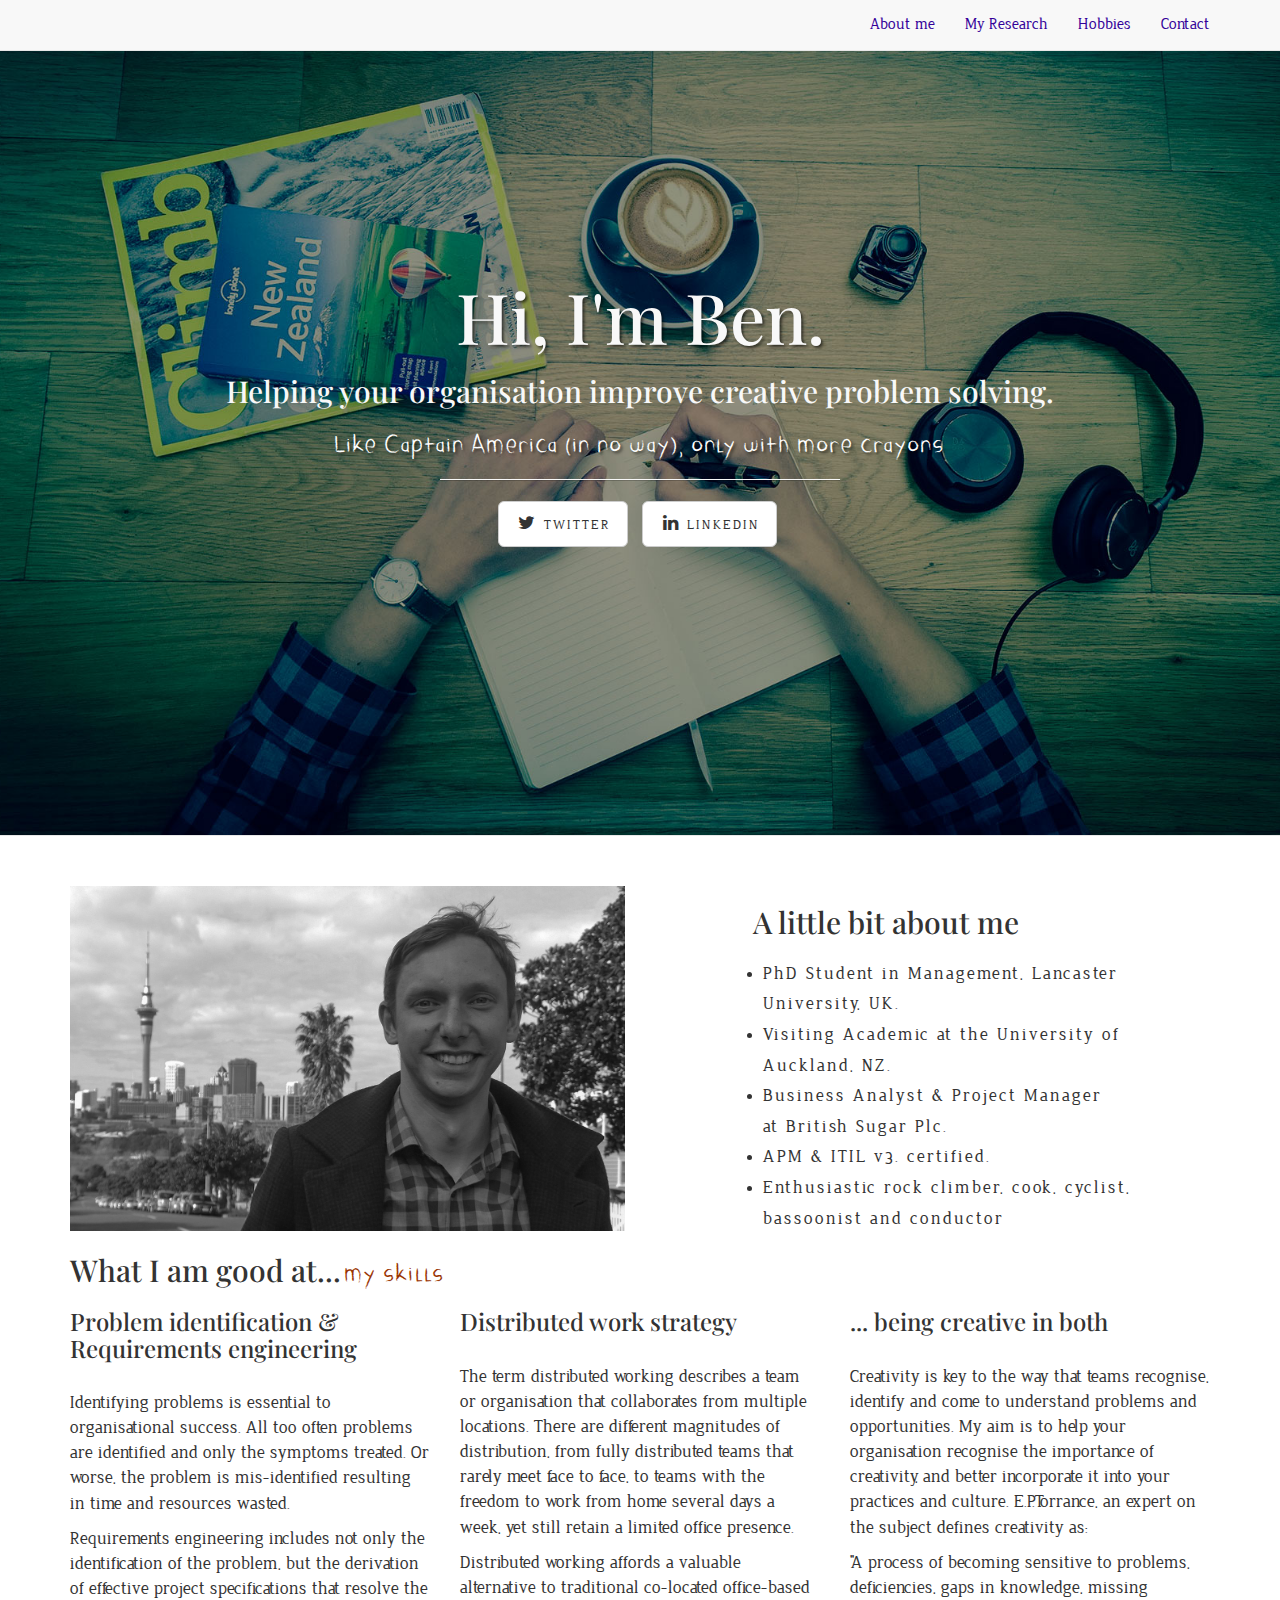
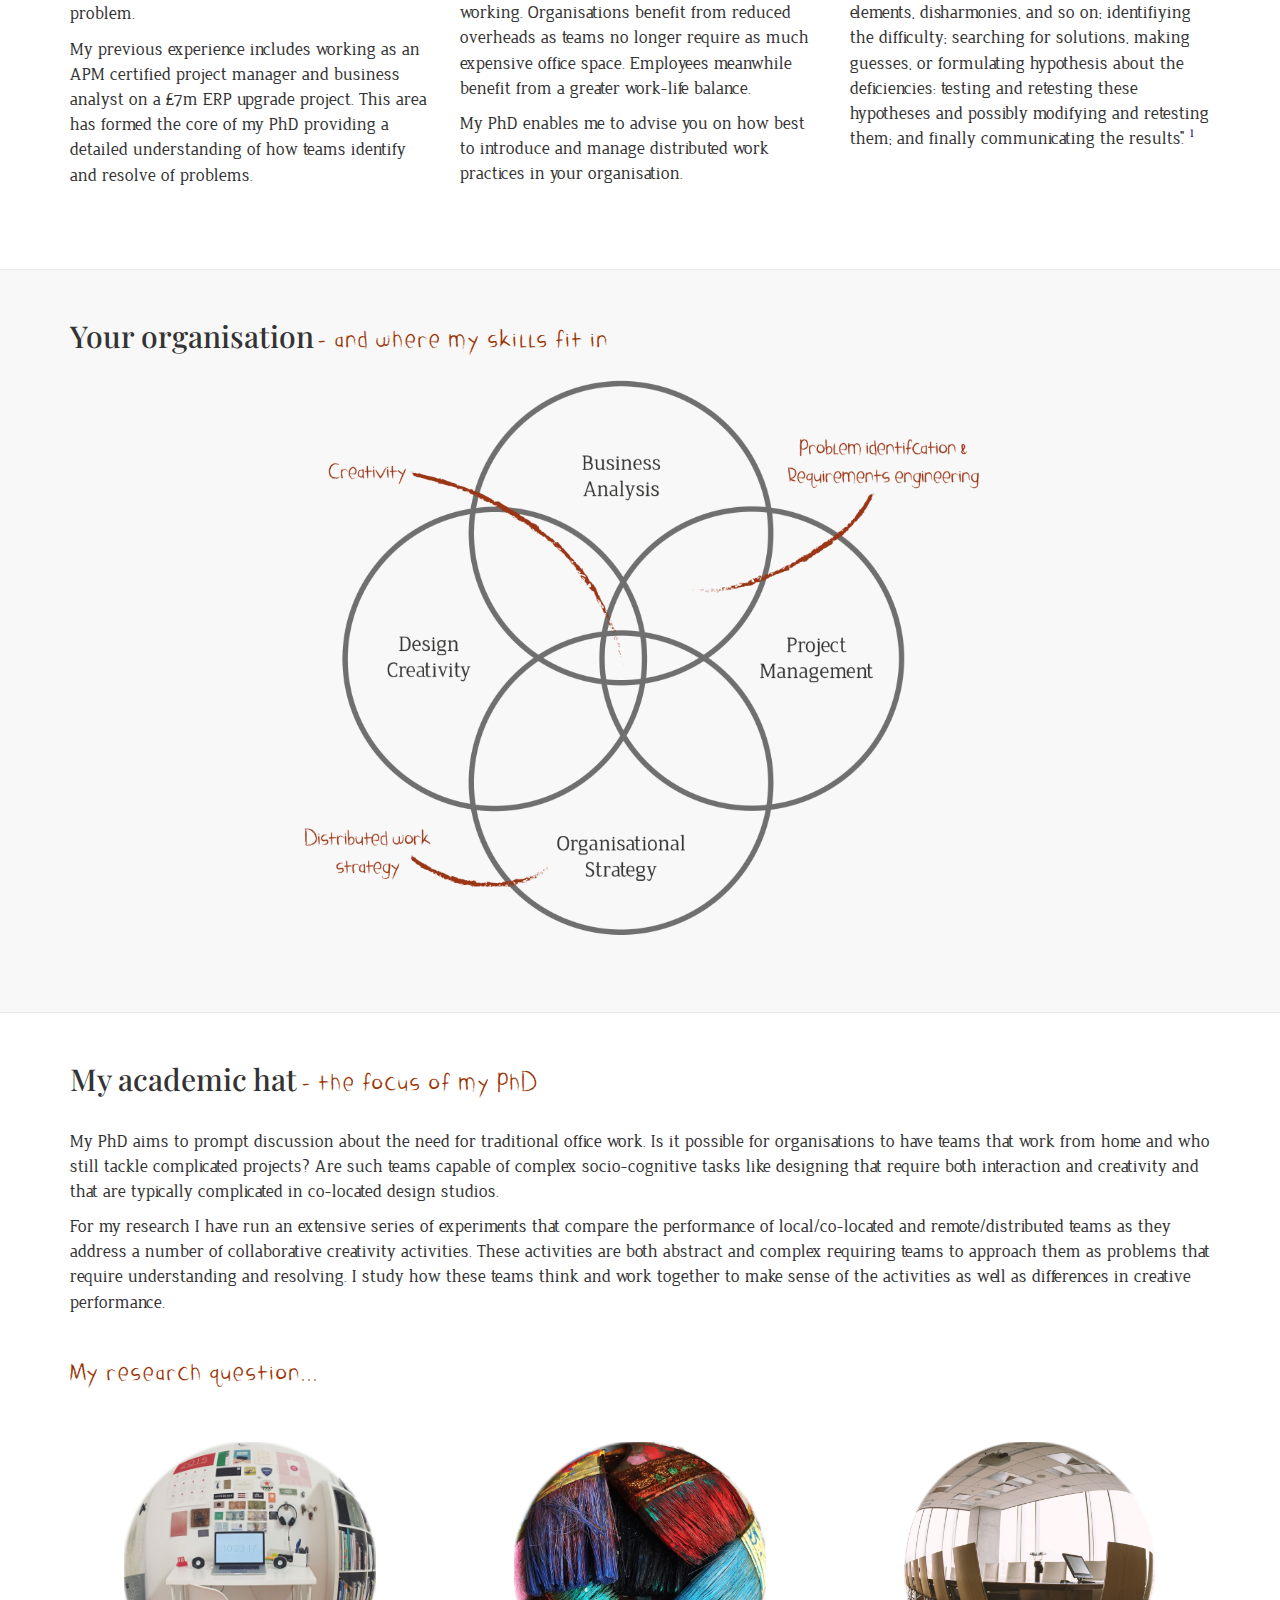
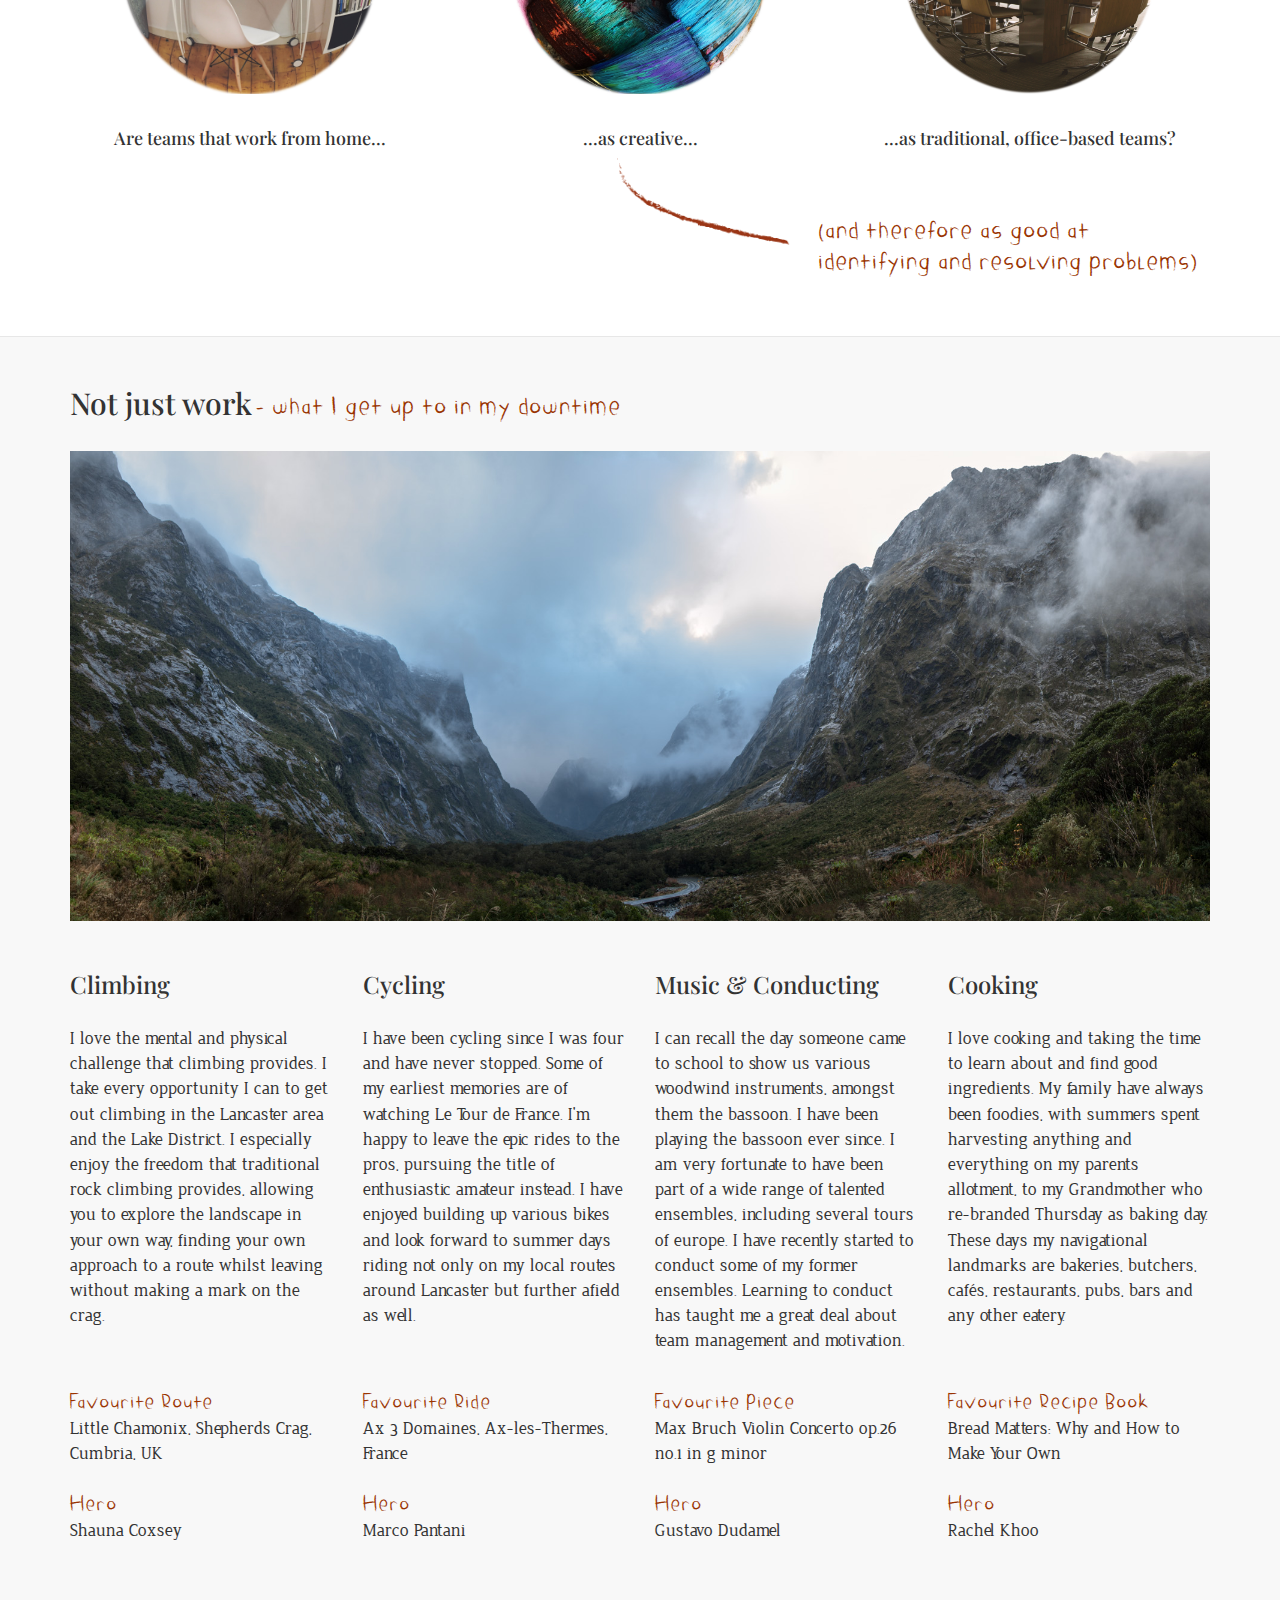
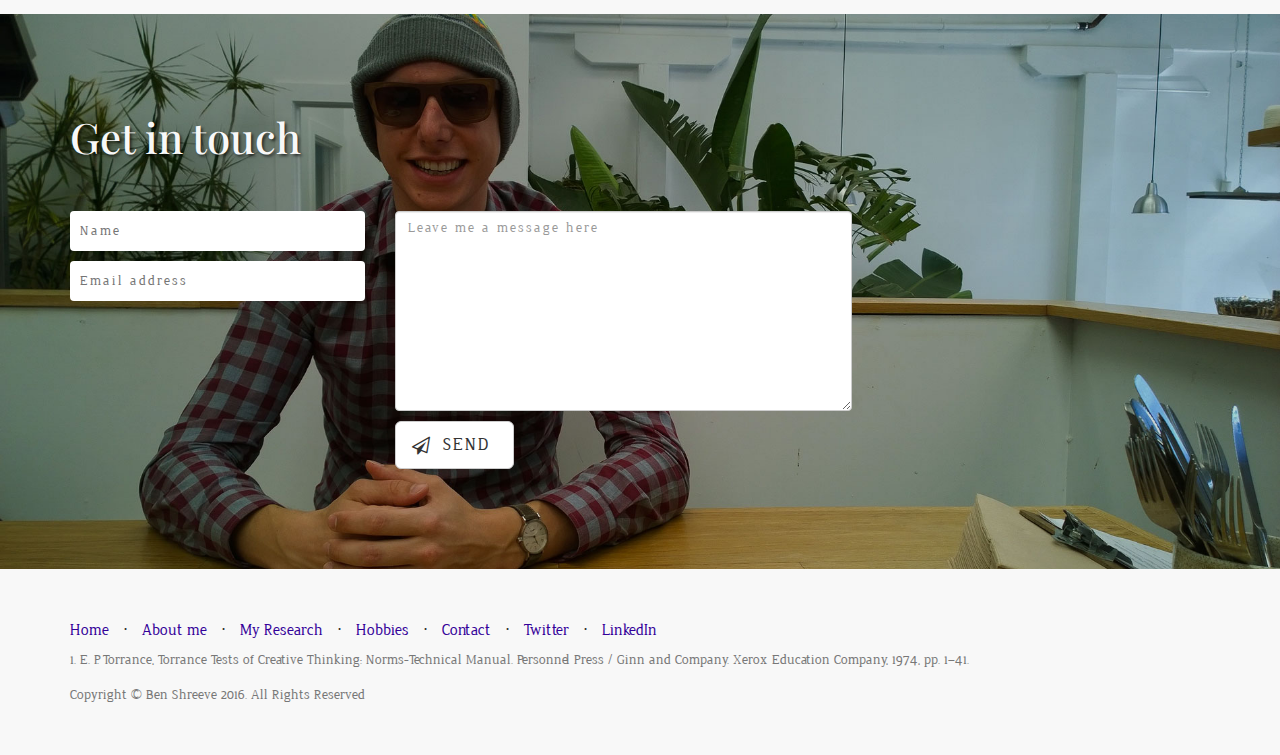
==== index.html @ 549d075e "Revert "Tried adding instagram widget"" ====
<!DOCTYPE html>
<html lang="en">

<head>

    <meta charset="utf-8">
    <meta http-equiv="X-UA-Compatible" content="IE=edge">
    <meta name="viewport" content="width=device-width, initial-scale=1">
    <meta name="description" content="Ben Shreeve: Specialist in problem and requirements identification, remote working strategy and creativity.">
    <meta name="author" content="Ben Shreeve">

    <title>Problem identification and requirements engineering specialist with PhD in remote working strategy and creativity.</title>

    <!-- Bootstrap Core CSS -->
    <link href="css/bootstrap.min.css" rel="stylesheet">

    <!-- Custom CSS -->
    <link href="css/landing-page.css" rel="stylesheet">

    <!-- Custom Fonts -->
    <link href="font-awesome/css/font-awesome.min.css" rel="stylesheet" type="text/css">
    <link href="css/form.css" rel="stylesheet" type="text/css">
    <link href="https://fonts.googleapis.com/css?family=Lato:300,400,700,300italic,400italic,700italic" rel="stylesheet" type="text/css">
    
    <link href="https://fonts.googleapis.com/css?family=Jura|Playfair+Display" rel="stylesheet">

    <!-- HTML5 Shim and Respond.js IE8 support of HTML5 elements and media queries -->
    <!-- WARNING: Respond.js doesn't work if you view the page via file:// -->
    <!--[if lt IE 9]>
        <script src="https://oss.maxcdn.com/libs/html5shiv/3.7.0/html5shiv.js"></script>
        <script src="https://oss.maxcdn.com/libs/respond.js/1.4.2/respond.min.js"></script>
    <![endif]-->
    
<!-- <script src='https://www.google.com/recaptcha/api.js'></script> -->


	<script src="http://ajax.googleapis.com/ajax/libs/jquery/1.10.2/jquery.min.js"></script>
	<script src="js/slippry.min.js"></script>
	<!-- <script src="js/jquery.js"></script> -->
    <script src="js/bootstrap.min.js"></script>
	<script src="http://use.edgefonts.net/cabin;source-sans-pro:n2,i2,n3,n4,n6,n7,n9.js"></script>
	<link rel="stylesheet" href="css/slippry.css">

</head>

<body>

    <!-- Navigation -->
    <nav class="navbar navbar-default navbar-fixed-top topnav" role="navigation">
        <div class="container topnav">
            <!-- Brand and toggle get grouped for better mobile display -->
            <div class="navbar-header">
                <button type="button" class="navbar-toggle" data-toggle="collapse" data-target="#bs-example-navbar-collapse-1">
                    <span class="sr-only">Toggle navigation</span>
                    <span class="icon-bar"></span>
                    <span class="icon-bar"></span>
                    <span class="icon-bar"></span>
                <!-- Commented out link to menu - it is superflous
                </button>
                <!a class="navbar-brand topnav" href="#">Start Bootstrap</a>
                -->
            </div>
            <!-- Collect the nav links, forms, and other content for toggling -->
            <div class="collapse navbar-collapse" id="bs-example-navbar-collapse-1">
                <ul class="nav navbar-nav navbar-right">
                	<!-- Changing the menu
                    <li>
                        <a href="#GetCreative">About</a>
                    </li>
                    -->
                    <li>
                        <a href="#WhoamI">About me</a>
                    </li>
                    <li>
                        <a href="#Myresearch">My Research</a>
                    </li>
                    <li>
                    	<a href="#forfun">Hobbies</a>
                    </li>	
                    <li>
                        <a href="#contact">Contact</a>
                    </li>
                </ul>
            </div>
            <!-- /.navbar-collapse -->
        </div>
        <!-- /.container -->
    </nav>

<!--------------------------------   -------------------->
    <!-- Header -->
    <a name="GetCreative"></a>
    <div class="intro-header">
        <div class="container">

            <div class="row">
                <div class="col-md-12">
                    <div class="intro-message">
                        <h1>Hi, I'm Ben.</h1>
                        <h2>Helping your organisation improve creative problem solving.</h2>
                        <h3 class="crayonheader">Like Captain America (in no way), only with more crayons</h3>
                        <hr class="intro-divider">
                        <ul class="list-inline intro-social-buttons">
                            <li>
                                <a href="https://twitter.com/The_Shreeve" class="btn btn-default btn-lg"><i class="fa fa-twitter fa-fw"></i> <span class="network-name">Twitter</span></a>
                            </li>
                            <li>
                                <a href="https://linkedin.com/in/benshreeve" class="btn btn-default btn-lg"><i class="fa fa-linkedin fa-fw"></i> <span class="network-name">Linkedin</span></a>
                            </li>
                        </ul>
                    </div>
                </div>
            </div>

        </div>
        <!-- /.container -->

    </div>
     <!-- /.intro-header -->
     
  <!--------------------------------   -------------------->   
    <!-- /.Who am I section -->

	<a  name="WhoamI"></a>
    <div class="content-section-b">

        <div class="container">

            <div class="row">
                <div class="col-md-5 col-md-offset-1 col-sm-push-6 col-sm-6">
                   <!--  <hr class="section-heading-spacer"> -->
                    <div class="clearfix"></div>
                    <h2>A little bit about me</h2>
						<ul type="disc" class="ulist">
							<li>PhD Student in Management, Lancaster University, UK.</li>
							<li>Visiting Academic at the University of Auckland, NZ.</li>
							<li>Business Analyst & Project Manager</br>at British Sugar Plc.</li>
							<li>APM & ITIL v3. certified.</li>
							<li>Enthusiastic rock climber, cook, cyclist, bassoonist and conductor</li>
						</ul>
                    
                </div>
                <div class="col-md-6 col-sm-pull-6 col-sm-6">
                    <img class="img-responsive" src="img/mug_shot/Mugshot-2.jpg" alt="Man stands in middle of road precariously for selfie in tourist hotspot">
                </div>
            </div>
            
            <div class="row">
            	<div class="col-md-12">
            	 <div class="clearfix"></div>
                    <h2 class="section-heading" style="display: inline">What I am good at...</h2>
                    <h4 class="crayoncaption" style="display: inline"> my skills</h4>
                    <!-- <h6 class="crayoncaption" style="display: inline">(I also make an excellent dry martini)</h6>      -->      
            	</div>
            </div>        
            
            <div class="row">
                <div class="col-md-4 lead">
   		<!-- /PROBLEM IDENTIFICATION / REQUIREMENTS ENGINEERING -->
                	 <h3 class="section-heading">Problem identification & Requirements engineering</h3>
                	 <p>
                	 Identifying problems is essential to organisational success. All too often problems are identified and only the symptoms treated. Or worse, the problem is mis-identified resulting in time and resources wasted.  
                	 </p>
                	 <p>
                	 Requirements engineering includes not only the identification of the problem, but the derivation of effective project specifications that resolve the problem.
					</p>
					<p>
					My previous experience includes working as an APM certified project manager and business analyst on a £7m ERP upgrade project. This area has formed the core of my PhD providing a detailed understanding of how teams identify and resolve of problems.
					</p>

                </div>
		
		<!-- /DISTRIBUTED WORKING-->        
                <div class="col-md-4 lead">
                	<h3 class="section-heading">Distributed work strategy</h3>
                	<p>
                The term distributed working describes a team or organisation that collaborates from multiple locations. There are different magnitudes of distribution, from fully distributed teams that rarely meet face to face, to teams with the freedom to work from home several days a week, yet still retain a limited office presence.
                	</p>
                	<p>
                Distributed working affords a valuable alternative to traditional co-located office-based working. Organisations benefit from reduced overheads as teams no longer require as much expensive office space. Employees meanwhile benefit from a greater work-life balance. 
                	</p>
                	<p>
                 My PhD enables me to advise you on how best to introduce and manage distributed work practices in your organisation.          
                	</p>
			    </div>
		
		<!-- /CREATIVITY -->             
                <div class="col-md-4 lead">
                	 <h3 class="section-heading">... being creative in both</h3>
                	 <p>
                Creativity is key to the way that teams recognise, identify and come to understand problems and opportunities. My aim is to help your organisation recognise the importance of creativity, and better incorporate it into your practices and culture. E.P.Torrance, an expert on the subject defines creativity as: 
            		</p>
            		<p>            	
            	"A process of becoming sensitive to problems, deficiencies, gaps in knowledge, missing elements, disharmonies, and so on; identifiying the difficulty; searching for solutions, making guesses, or formulating hypothesis about the deficiencies: testing and retesting these hypotheses and possibly modifying and retesting them; and finally communicating the results." <a href="#citation"><sup>1</sup></a>                
					</p>

                </div>
            </div>

        </div>
        <!-- /.container -->

	</div>
    
<!--------------------------------   -------------------->  

    <!-- WHERE I FIT IN -->

	<a  name="WhereIfitin"></a>
    <div class="content-section-a">

        <div class="container">
            <div class="row">
            
            	<div class="col-md-12">
                    <!-- <hr class="section-heading-spacer"> -->
                    <div class="clearfix"></div>
                    <h2 class="section-heading" style="display: inline">Your organisation</h2>
                    <h4 class="crayoncaption" style="display: inline"> - and where my skills fit in</h4>
                </div>
            
            </div>
            
            <div class="row">
            	
            	<div class="col-md-12 whereIfitin">
                    <img class="img-responsive" src="img/whereIfitin.png" style="width: 60%" alt="">
                </div>
                
            </div>

        </div>
        <!-- /.container -->

    </div>
    
 
 <!--------------------------------   -------------------->  

    <!-- My academic hat -->

	<a  name="Myresearch"></a>
    <div class="content-section-b">

        <div class="container">
            <div class="row">
                <div class="col-md-12 lead">
                    <!-- <hr class="section-heading-spacer"> -->
                    <div class="clearfix"></div>
                    <h2 class="section-heading" style="display: inline">My academic hat</h2> 
                    <h4 class="crayoncaption" style="display: inline"> - the focus of my PhD</h4>
                    <p class="filler-top">
                    My PhD aims to prompt discussion about the need for traditional office work. Is it possible for organisations to have teams that work from home and who still tackle complicated projects? Are such teams capable of complex socio-cognitive tasks like designing that require both interaction and creativity and that are typically complicated in co-located design studios. 
                    </p>
                    <p>
                    For my research I have run an extensive series of experiments that compare the performance of local/co-located and remote/distributed teams as they address a number of collaborative creativity activities. These activities are both abstract and complex requiring teams to approach them as problems that require understanding and resolving. I study how these teams think and work together to make sense of the activities as well as differences in creative performance. 
					</p>                
                    <h4 class="crayontitle filler-top hidden-xs hidden-sm">My research question...</h4>
                        				
                </div>
            </div>
			
			<div class="row hidden-xs hidden-sm">
			 		<div class="col-md-4 researchQuestion">
			 			<img class="img-responsive" src="img/workingfromhome.jpg" alt="">
			 		</div>
			 	
			 		<div class="col-md-4 researchQuestion">
			 			<img class="img-responsive" src="img/creativity.jpg" alt="">
			 		</div>
			 	
			 		<div class="col-md-4 researchQuestion">
			 			<img class="img-responsive" src="img/officework.jpg" alt="">
			 		</div>
			 	
			</div>


			<div class="row hidden-xs hidden-sm">
			 		<div class="col-md-4 researchQuestion">
			 			<h4>Are teams that work from home...</h4>
			 		</div>
			 	
			 		<div class="col-md-4 researchQuestion">
			 			<h4>...as creative...</h4>
			 		</div>
			 	
			 		<div class="col-md-4 researchQuestion">
			 			<h4>...as traditional, office-based teams?</h4>
			 		</div>
			</div>

			<div class="row">
					<div class="col-md-7 col-md-offset-5 hidden-xs hidden-sm">
			 			<img class="img-responsive crayonArrowResearch" src="img/arrow1.png" alt="">
			 			<div class="crayonarrowbubble"><h5 class="crayoncaption">(and therefore as good at identifying and resolving problems)</h5></div>
			 		</div>
			 </div>

        </div>
        <!-- /.container -->

    </div>

<!--------------------------------   -------------------->
    <!-- Not just an academic -->
	<a name="forfun"></a>
    <div class="content-section-a">

        <div class="container">

            <div class="row">
                <div class="col-md-12">
                  <!--   <hr class="section-heading-spacer"> -->
                    <div class="clearfix"></div>
                    <h2 class="section-heading" style="display: inline">Not just work</h2>
    				<h4 class="crayoncaption" style="display: inline"> - what I get up to in my downtime</h4>
    
                    <div class="slider-buffer">
						<ul id="hobbies">
							<li><a href="#slide1"><img src="img/slider/Slider-1.jpg" alt=""></a></li>
							<li><a href="#slide2"><img src="img/slider/Slider-2.jpg" alt=""></a></li>
							<li><a href="#slide3"><img src="img/slider/Slider-3.jpg" alt=""></a></li>
							<li><a href="#slide4"><img src="img/slider/Slider-4.jpg" alt=""></a></li>
							<li><a href="#slide5"><img src="img/slider/Slider-5.jpg" alt=""></a></li>
							<li><a href="#slide6"><img src="img/slider/Slider-6.jpg" alt=""></a></li>
							<li><a href="#slide7"><img src="img/slider/Slider-7.jpg" alt=""></a></li>
							<li><a href="#slide8"><img src="img/slider/Slider-8.jpg" alt=""></a></li>
							<li><a href="#slide9"><img src="img/slider/Slider-9.jpg" alt=""></a></li>			
						</ul>
                	</div>               
                
            	</div>
            </div>
            
            <div class="row lead">
            	<div class="col-md-3">
            		<h3 class="section-heading">Climbing</h3>
            		<p>
            	I love the mental and physical challenge that climbing provides. I take every opportunity I can to get out climbing in the Lancaster area and the Lake District. I especially enjoy the freedom that traditional rock climbing provides, allowing you to explore the landscape in your own way, finding your own approach to a route whilst leaving without making a mark on the crag. 
            		</p>
            		<p class="lead hidden-lg hidden-md"><span class="bodycrayon">Favourite Route</span></br>Little Chamonix, Shepherds Crag, Cumbria, UK</p>
					<p class="lead screenblurb hidden-lg hidden-md"><span class="bodycrayon">Hero</span></br>Shauna Coxsey</p>
            	</div>
            	
            	<div class="col-md-3">
            		<h3 class="section-heading">Cycling</h3>
            		<p>
            	I have been cycling since I was four and have never stopped. Some of my earliest memories are of watching Le Tour de France. I'm happy to leave the epic rides to the pros, pursuing the title of enthusiastic amateur instead. I have enjoyed building up various bikes and look forward to summer days riding not only on my local routes around Lancaster but further afield as well.
            	</p>
            	<p class="lead hidden-lg hidden-md">
    					<span class="bodycrayon">Favourite Ride</span></br>Ax 3 Domaines, Ax-les-Thermes, France 
    				</p>
            		<p class="screenblurb hidden-lg hidden-md">
            			<span class="bodycrayon">Hero</span></br>Marco Pantani
            		</p>
            	</div>
            	
            	<div class="col-md-3">
            		<h3 class="section-heading">Music & Conducting</h3>
            		<p>
            	I can recall the day someone came to school to show us various woodwind instruments, amongst them the bassoon. I have been playing the bassoon ever since. I am very fortunate to have been part of a wide range of talented ensembles, including several tours of europe. I have recently started to conduct some of my former ensembles. Learning to conduct has taught me a great deal about team management and motivation.
            		</p>
            		<p class="hidden-lg hidden-md">
            			<span class="bodycrayon">Favourite Piece</span></br>Max Bruch Violin Concerto op.26 no.1 in g minor
            		</p>
            		<p class="screenblurb hidden-lg hidden-md">
            			<span class="bodycrayon">Hero</span></br>Gustavo Dudamel
            		</p>
            	</div>
            	
            	<div class="col-md-3">
            		<h3 class="section-heading">Cooking</h3>
            		<p>
            	I love cooking and taking the time to learn about and find good ingredients. My family have always been foodies, with summers spent harvesting anything and everything on my parents allotment, to my Grandmother who re-branded Thursday as baking day. These days my navigational landmarks are bakeries, butchers, cafés, restaurants, pubs, bars and any other eatery.
            		</p>
            		<p class="lead hidden-lg hidden-md">
            	<span class="bodycrayon">Favourite Recipe Book</span></br>Bread Matters: Why and How to Make Your Own
            		</p>
            		<p class="lead screenblurb hidden-lg hidden-md">
            			<span class="bodycrayon">Hero</span></br>Rachel Khoo
            		</p>
            	</div>
            	
        	</div>

			<!-- /These extra details will appear on medium and large screens -->
        	 <div class="row hidden-xs hidden-sm">
            	<div class="col-md-3">
					<p class="lead"><span class="bodycrayon">Favourite Route</span></br>Little Chamonix, Shepherds Crag, Cumbria, UK</p>
					<p class="lead"><span class="bodycrayon">Hero</span></br>Shauna Coxsey</p>
            	</div>
            	
            	<div class="col-md-3">
            		<p class="lead">
    					<span class="bodycrayon">Favourite Ride</span></br>Ax 3 Domaines, Ax-les-Thermes, France 
    				</p>
            		<p class="lead">
            			<span class="bodycrayon">Hero</span></br>Marco Pantani
            		</p>
            	</div>
            	
            	<div class="col-md-3">
            		<p class="lead">
            			<span class="bodycrayon">Favourite Piece</span></br>Max Bruch Violin Concerto op.26 no.1 in g minor
            		</p>
            		<p class="lead">
            			<span class="bodycrayon">Hero</span></br>Gustavo Dudamel
            		</p>
            	</div>
            	
            	<div class="col-md-3">
            		<p class="lead">
            	<span class="bodycrayon">Favourite Recipe Book</span></br>Bread Matters: Why and How to Make Your Own
            		</p>
            		<p class="lead">
            			<span class="bodycrayon">Hero</span></br>Rachel Khoo
            		</p>
            	</div>
            	
        	</div>
        <!-- /.container -->

		</div>
	</div>

<!--------------------------------   -------------------->
    <!-- /.content-section-a -->

	<a  name="contact"></a>
    <div class="banner">

        <div class="container">

            <div class="row">
                <div class="col-md-10">
                    <h2>Get in touch</h2>                    
				
					<div class="row">
						<form action="https://formspree.io/ben.shreeve@gmail.com" method="POST">
						<div class="content col-md-4" id="contactContent">
						<div class="formfield">
								<input type="text" name="name" placeholder="Name">
								<input type="email" name="_replyto" placeholder="Email address">				
								<input type="text" name="_gotcha" style="display:none" />
								<input type="hidden" name="_subject" value="benshreeve.com query" />
						</div>
						
						</div>							
						<div class="content col-md-6">
							<textarea class="form-control" id="messageField" name="message" placeholder="Leave me a message here"></textarea>
							<div class="input btn btn-default btn-lg">
							<input type="submit" value=" SEND"><i class="fa fa-paper-plane-o"></i><span class="network-name"></span>
							</div>
						</div>
						</form>	
					</div>
			</div>
		</div>
	</div>
	</div>
					
    <!-- /.banner -->

    <!-- Footer -->
    <footer>
        <div class="container">
            <div class="row">
                <div class="col-md-12">
                    <ul class="list-inline">
                        <li>
                            <a href="#">Home</a>
                        </li>
                        <li class="footer-menu-divider">&sdot;</li>
                        <li>
                        <a href="#WhoamI">About me</a>
						</li>
						<li class="footer-menu-divider">&sdot;</li>
						<li>
							<a href="#Myresearch">My Research</a>
						</li>
						<li class="footer-menu-divider">&sdot;</li>
						<!-- 
<li>
							<a href="#CreativeTeams">CreativeTeams</a>
						</li>
						<li class="footer-menu-divider">&sdot;</li>
 -->
						<li>
							<a href="#forfun">Hobbies</a>
						</li>
						<li class="footer-menu-divider">&sdot;</li>	
						<li>
							<a href="#contact">Contact</a>
						</li>
						<li class="footer-menu-divider">&sdot;</li>	
						<li>
							<a href="https://twitter.com/The_Shreeve">Twitter</a>
						</li>
						<li class="footer-menu-divider">&sdot;</li>	
						<li>
							<a href="https://linkedin.com/in/benshreeve">LinkedIn</a>
						</li>

                    </ul>
                    <a  name="citation">
						<p class="text-muted small">
						1. E. P. Torrance, Torrance Tests of Creative Thinking: Norms-Technical Manual. Personnel Press / Ginn and Company. Xerox Education Company, 1974, pp. 1–41.</br>
						</p>
                    </a>
                    <p class="copyright text-muted small">
                    Copyright &copy; Ben Shreeve 2016. All Rights Reserved
                    </p>
                    
                </div>
            </div>
        </div>
    </footer>
    
    <script type="text/javascript">
			jQuery(document).ready(function() {
				$(function() {
					var hobbies = $("#hobbies").slippry({
						 transition: 'fade',
						 start: 'random',
// 						 slideCrop: 'height=70%'
						// useCSS: true,
						// speed: 5000,
						// pause: 3000,
						// auto: true
						// preload: 'visible',
						// autoHover: false
					});
				});
			});
	</script>

</body>

</html>
---- css/landing-page.css ----
/*
 * Start Bootstrap - Landing Page (http://startbootstrap.com/)
 * Copyright 2013-2016 Start Bootstrap
 * Licensed under MIT (https://github.com/BlackrockDigital/startbootstrap/blob/gh-pages/LICENSE)
 */

@font-face {
    font-family: jura-regular;
    src: local(jura-regular), url('../fonts/Jura-Regular.ttf') format('opentype');
}

body,
html {
    width: 100%;
    height: 100%;
}

body {
	font-family: 'jura-regular';
}

h1,
h2,
h3,
h4,
h5,
h6 {
    /* 
font-family: "Lato","Helvetica Neue",Helvetica,Arial,sans-serif;
    font-weight: 700;
 */
	font-family: 'Playfair Display', serif;
}


.topnav {
    font-size: 15.5px; 
}

.lead {
    font-size: 18px;
    font-weight: 400;
    font-family: 'jura-regular';
}

.lead p {
    font-size: 18px !important;
    font-weight: 400 !important;
    font-family: 'jura-regular';
}

.intro-header {
    padding-top: 50px; /* If you're making other pages, make sure there is 50px of padding to make sure the navbar doesn't overlap content! */
    padding-bottom: 50px;
    text-align: center;
    color: #f8f8f8;
    background: url(../img/header/Webheaderbackground.jpg) no-repeat center center;
    background-size: cover;
}

.intro-message {
    position: relative;
    padding-top: 20%;
    padding-bottom: 20%;
}

.intro-message > h1 {
    margin: 0;
    text-shadow: 2px 2px 3px rgba(0,0,0,0.6);
    font-size: 5em;
}

.intro-divider {
    width: 400px;
    border-top: 1px solid #f8f8f8;
    border-bottom: 1px solid rgba(0,0,0,0.2);
}

.intro-message > h3 {
    text-shadow: 2px 2px 3px rgba(0,0,0,0.6);
}

@media(max-width:767px) {
    .intro-message {
        padding-bottom: 15%;
    }

    .intro-message > h1 {
        font-size: 3em;
    }

    ul.intro-social-buttons > li {
        display: block;
        margin-bottom: 20px;
        padding: 0;
    }

    ul.intro-social-buttons > li:last-child {
        margin-bottom: 0;
    }

    .intro-divider {
        width: 100%;
    }
}

.network-name {
    text-transform: uppercase;
    font-size: 14px;
    font-weight: 400;
    letter-spacing: 2px;
}

.content-section-a {
    padding: 50px 0;
    background-color: #f8f8f8;
}

.content-section-b {
    padding: 50px 0;
    border-top: 1px solid #e7e7e7;
    border-bottom: 1px solid #e7e7e7;
}

.section-heading {
    margin-bottom: 30px;
}

.section-heading-spacer {
    float: left;
    width: 200px;
    border-top: 3px solid #e7e7e7;
}


.banner {
    padding: 100px 0;
    color: #f8f8f8;
    background: url(../img/footer/webfooterbackground.jpg) no-repeat center center;
    background-size: cover;
}

.banner h2 {
    margin: 0;
    text-shadow: 2px 2px 3px rgba(0,0,0,0.6);
    font-size: 3em;
}

.banner ul {
    margin-bottom: 0;
}

.banner-social-buttons {
    float: right;
    margin-top: 0;
}

@media(max-width:1199px) {
    ul.banner-social-buttons {
        float: left;
        margin-top: 15px;
    }
}

@media(max-width:767px) {
    .banner h2 {
        margin: 0;
        text-shadow: 2px 2px 3px rgba(0,0,0,0.6);
        font-size: 3em;
    }

    ul.banner-social-buttons > li {
        display: block;
        margin-bottom: 20px;
        padding: 0;
    }

    ul.banner-social-buttons > li:last-child {
        margin-bottom: 0;
    }
}

footer {
    padding: 50px 0;
    background-color: #f8f8f8;
    font-size:16px;
}

p.copyright {
    margin: 15px 0 0;
}
---- css/form.css ----
form {
	margin: 50px 0 20px 0;
	color: #FFFFF;
}

@font-face {
    font-family: crayonFont;
    src: local(crayonFont), url('../fonts/Sandbox-Melodrama.ttf') format('opentype');
}

/* 
label {
	font-weight: normal !important;
}
 */

textarea {
	height: 200px !important;
}

input[type=text], input[type=email], textarea {

	background-color: #ffffff !important;
	color: #333333;
	border: none;
	border-radius: 4px !important;
/* 	font-size: 22px !important; */
/* 	padding: 20px 15px; */
	width: 100%;
	position: relative;
	margin-bottom: 10px;
	padding: 10px;
	font-size: 14px;
    font-weight: 400;
    letter-spacing: 2px;
}

.ulist {
	margin-bottom: 10px;
	padding: 10px;
	font-size: 18px;
    font-weight: 400;
    letter-spacing: 2px;
	line-height: 1.7
}


input[type=submit] { 
	background: none;
	color: #333333;		
	text-transform: uppercase;
    font-weight: 400;
    letter-spacing: 2px;
    border: none;
/*     padding: 10px 16px; */
    font-size: 18px;
    line-height: 1.3333333;
/*     border-radius: 6px; */
}


/*
button[type=submit]:hover {
	color: #F77F25;
*/


input[type=submit]:hover {
	background: none;
	text-transform: uppercase;
    font-weight: 400;
    letter-spacing: 2px;
    border: none;
/*     padding: 10px 16px; */
    font-size: 18px;
    line-height: 1.3333333;
/*     border-radius: 6px; */
}

.specialisms {
	padding-top: 50px;
}

.filler-top {
	padding-top: 30px;
}

.lonely {
	padding-bottom: 50px;
}

.screenblurb {
	padding-bottom: 30px;
}

.fa-paper-plane-o {
	float: left;
	padding-top:5px
}

.slider-buffer{
	padding:30px 0px;
}

.researchQuestion img {
	margin: 25px auto;
	width: 70%;
}

.whereIfitin img{
	margin: 25px auto;
	width: 50%;
}

.researchQuestion > h4 {
	text-align: center;
}

.crayonArrowResearch {
	float: left;
	margin: 0 0 25px 50px;
	width:28%;
}


.crayonarrowbubble {
	margin-top:7%;
	float:right; 
	width:60%;
}

.crayoncaption {
	font-family: crayonFont;
	color: #993300;
	font-size:28px;
	letter-spacing: 2px;
}


.crayontitle{
	font-family: crayonFont;
	color: #993300;
	font-size:28px;
	letter-spacing: 2px;
}

.crayonheader {
	text-align: center;
	font-family: crayonFont;
	color: #ffffff;
	font-size:28px;
	letter-spacing: 2px;
}

.bodycrayon {
	/* text-align: center; */
	font-family: crayonFont;
	color: #993300;
	font-size:23px;
	letter-spacing: 2px;
}

.crayonCaptionResearch {
	/* 
text-align: center;
	font-family: crayonFont;
	color: #993300;
	font-size:28px;
 */
	margin: 50px 150px 50px 0;
}
/*
.formError {
	display: none;
	color: #FFFFF !important;
	padding-left: 15px !important;
}

#returnMessage {
	margin-top: 20px;
	color: #FFFFF;
	text-align: center;
}
 */
---- css/slippry.css ----
/**
 *
 * slippry v1.3.1 - Responsive content slider for jQuery
 * http://slippry.com
 *
 * Authors: Lukas Jakob Hafner - @saftsaak
 *          Thomas Hurd - @SeenNotHurd
 *
 * Copyright 2015, booncon oy - http://booncon.com
 *
 *
 * Released under the MIT license - http://opensource.org/licenses/MIT
 */
/* kenBurns animations, very basic */
@-webkit-keyframes left-right {
  0% {
    -moz-transform: translateY(-20%) translateX(-10%);
    -ms-transform: translateY(-20%) translateX(-10%);
    -webkit-transform: translateY(-20%) translateX(-10%);
    transform: translateY(-20%) translateX(-10%); }
  100% {
    -moz-transform: translateY(0%) translateX(10%);
    -ms-transform: translateY(0%) translateX(10%);
    -webkit-transform: translateY(0%) translateX(10%);
    transform: translateY(0%) translateX(10%); } }
@-moz-keyframes left-right {
  0% {
    -moz-transform: translateY(-20%) translateX(-10%);
    -ms-transform: translateY(-20%) translateX(-10%);
    -webkit-transform: translateY(-20%) translateX(-10%);
    transform: translateY(-20%) translateX(-10%); }
  100% {
    -moz-transform: translateY(0%) translateX(10%);
    -ms-transform: translateY(0%) translateX(10%);
    -webkit-transform: translateY(0%) translateX(10%);
    transform: translateY(0%) translateX(10%); } }
@-ms-keyframes left-right {
  0% {
    -moz-transform: translateY(-20%) translateX(-10%);
    -ms-transform: translateY(-20%) translateX(-10%);
    -webkit-transform: translateY(-20%) translateX(-10%);
    transform: translateY(-20%) translateX(-10%); }
  100% {
    -moz-transform: translateY(0%) translateX(10%);
    -ms-transform: translateY(0%) translateX(10%);
    -webkit-transform: translateY(0%) translateX(10%);
    transform: translateY(0%) translateX(10%); } }
@keyframes left-right {
  0% {
    -moz-transform: translateY(-20%) translateX(-10%);
    -ms-transform: translateY(-20%) translateX(-10%);
    -webkit-transform: translateY(-20%) translateX(-10%);
    transform: translateY(-20%) translateX(-10%); }
  100% {
    -moz-transform: translateY(0%) translateX(10%);
    -ms-transform: translateY(0%) translateX(10%);
    -webkit-transform: translateY(0%) translateX(10%);
    transform: translateY(0%) translateX(10%); } }
@-webkit-keyframes right-left {
  0% {
    -moz-transform: translateY(0%) translateX(10%);
    -ms-transform: translateY(0%) translateX(10%);
    -webkit-transform: translateY(0%) translateX(10%);
    transform: translateY(0%) translateX(10%); }
  100% {
    -moz-transform: translateY(-20%) translateX(-10%);
    -ms-transform: translateY(-20%) translateX(-10%);
    -webkit-transform: translateY(-20%) translateX(-10%);
    transform: translateY(-20%) translateX(-10%); } }
@-moz-keyframes right-left {
  0% {
    -moz-transform: translateY(0%) translateX(10%);
    -ms-transform: translateY(0%) translateX(10%);
    -webkit-transform: translateY(0%) translateX(10%);
    transform: translateY(0%) translateX(10%); }
  100% {
    -moz-transform: translateY(-20%) translateX(-10%);
    -ms-transform: translateY(-20%) translateX(-10%);
    -webkit-transform: translateY(-20%) translateX(-10%);
    transform: translateY(-20%) translateX(-10%); } }
@-ms-keyframes right-left {
  0% {
    -moz-transform: translateY(0%) translateX(10%);
    -ms-transform: translateY(0%) translateX(10%);
    -webkit-transform: translateY(0%) translateX(10%);
    transform: translateY(0%) translateX(10%); }
  100% {
    -moz-transform: translateY(-20%) translateX(-10%);
    -ms-transform: translateY(-20%) translateX(-10%);
    -webkit-transform: translateY(-20%) translateX(-10%);
    transform: translateY(-20%) translateX(-10%); } }
@keyframes right-left {
  0% {
    -moz-transform: translateY(0%) translateX(10%);
    -ms-transform: translateY(0%) translateX(10%);
    -webkit-transform: translateY(0%) translateX(10%);
    transform: translateY(0%) translateX(10%); }
  100% {
    -moz-transform: translateY(-20%) translateX(-10%);
    -ms-transform: translateY(-20%) translateX(-10%);
    -webkit-transform: translateY(-20%) translateX(-10%);
    transform: translateY(-20%) translateX(-10%); } }
/* added to the original element calling slippry */
.sy-box.sy-loading {
  background: url("../img/sy-loader.gif") 50% 50% no-repeat;
  -moz-background-size: 32px;
  -o-background-size: 32px;
  -webkit-background-size: 32px;
  background-size: 32px;
  min-height: 40px; }
  .sy-box.sy-loading .sy-slides-wrap, .sy-box.sy-loading .sy-pager {
    visibility: hidden; }

/* element that wraps the slides */
/* 
.sy-slides-wrap {
  position: relative;
  height: 480px;
  width: 100%; }
  .sy-slides-wrap:hover .sy-controls {
    display: block; }
 */
    
 /* Custom, iPhone Retina */ 
@media only screen and (min-width : 320px) {
.sy-slides-wrap {
  position: relative;
  height: 150px;
  width: 100%; }
  .sy-slides-wrap:hover .sy-controls {
    display: block; }
}

/* Extra Small Devices, Phones */ 
@media only screen and (min-width : 480px) {
.sy-slides-wrap {
  position: relative;
  height: 270px;
  width: 100%; }
  .sy-slides-wrap:hover .sy-controls {
    display: block; }
}

/* Small Devices, Tablets */
@media only screen and (min-width : 768px) {
.sy-slides-wrap {
  position: relative;
  height: 300px;
  width: 100%; }
  .sy-slides-wrap:hover .sy-controls {
    display: block; }
}

/* Medium Devices, Desktops */
@media only screen and (min-width : 992px) {
.sy-slides-wrap {
  position: relative;
  height: 390px;
  width: 100%; }
  .sy-slides-wrap:hover .sy-controls {
    display: block; 
    }

}

/* Large Devices, Wide Screens */
@media only screen and (min-width : 1200px) {
.sy-slides-wrap {
  position: relative;
  height: 470px;
  width: 100%; }
  .sy-slides-wrap:hover .sy-controls {
    display: block; }
}

/* element that crops the visible area to the slides */
.sy-slides-crop {
  height: 100%;
  width: 100%;
  position: absolute;
  overflow: hidden; }

/* list containing the slides */
.sy-list {
  width: 100%;
  height: 100%;
  list-style: none;
  margin: 0;
  padding: 0;
  position: absolute; }
  .sy-list.horizontal {
    -moz-transition: left ease;
    -o-transition: left ease;
    -webkit-transition: left ease;
    transition: left ease; }
  .sy-list.vertical {
    -moz-transition: top ease;
    -o-transition: top ease;
    -webkit-transition: top ease;
    transition: top ease; }

/* single slide */
.sy-slide {
  position: absolute;
  width: 100%;
  z-index: 2; }
  .sy-slide.kenburns {
    width: 140%;
    left: -20%; }
    .sy-slide.kenburns.useCSS {
      -moz-transition-property: opacity;
      -o-transition-property: opacity;
      -webkit-transition-property: opacity;
      transition-property: opacity; }
      .sy-slide.kenburns.useCSS.sy-ken:nth-child(1n) {
        -webkit-animation-name: left-right;
        -webkit-animation-fill-mode: forwards;
        -moz-animation-name: left-right;
        -moz-animation-fill-mode: forwards;
        -o-animation-name: left-right;
        -o-animation-fill-mode: forwards;
        animation-name: left-right;
        animation-fill-mode: forwards; }
      .sy-slide.kenburns.useCSS.sy-ken:nth-child(2n) {
        -webkit-animation-name: right-left;
        -webkit-animation-fill-mode: forwards;
        -moz-animation-name: right-left;
        -moz-animation-fill-mode: forwards;
        -o-animation-name: right-left;
        -o-animation-fill-mode: forwards;
        animation-name: right-left;
        animation-fill-mode: forwards; }
  .sy-slide.sy-active {
    z-index: 3; }
  .sy-slide > img {
    margin: 0;
    padding: 0;
    display: block;
    width: 100%;
    border: 0; }
  .sy-slide > a {
    margin: 0;
    padding: 0;
    display: block;
    width: 100%; }
    .sy-slide > a > img {
      margin: 0;
      padding: 0;
      display: block;
      width: 100%;
      border: 0; }

/* next/ prev buttons, with arrows and clickable area a lot larger than the visible buttons */
.sy-controls {
  display: none;
  list-style: none;
  height: 100%;
  width: 100%;
  position: absolute;
  padding: 0;
  margin: 0; }
  .sy-controls li {
    position: absolute;
    width: 10%;
    min-width: 4.2em;
    height: 100%;
    z-index: 33; }
    .sy-controls li.sy-prev {
      left: 0;
      top: 0; }
      .sy-controls li.sy-prev a:after {
        background-position: -5% 0; }
    .sy-controls li.sy-next {
      right: 0;
      top: 0; }
      .sy-controls li.sy-next a:after {
        background-position: 105% 0; }
    .sy-controls li a {
      position: relative;
      width: 100%;
      height: 100%;
      display: block;
      text-indent: -9999px; }
      .sy-controls li a:link, .sy-controls li a:visited {
        opacity: 0.4; }
      .sy-controls li a:hover, .sy-controls li a:focus {
        opacity: 0.8;
        outline: none; }
      .sy-controls li a:after {
        content: "";
        background-image: url("../img/arrows.svg");
        background-repeat: no-repeat;
        -moz-background-size: cover;
        -o-background-size: cover;
        -webkit-background-size: cover;
        background-size: cover;
        text-align: center;
        text-indent: 0;
        line-height: 2.8em;
        color: #111;
        font-weight: 800;
        position: absolute;
        background-color: #fff;
        width: 2.8em;
        height: 2.8em;
        left: 50%;
        top: 50%;
        margin-top: -1.4em;
        margin-left: -1.4em;
        -moz-border-radius: 50%;
        -webkit-border-radius: 50%;
        border-radius: 50%; }
  @media only screen and (max-device-width: 600px) {
    .sy-controls {
      display: block; }
      .sy-controls li {
        min-width: 2.1em; }
        .sy-controls li a:after {
          width: 1.4em;
          height: 1.4em;
          margin-top: -0.7em;
          margin-left: -0.7em; } }

/* captions, styled fo the overlay variant */
.sy-caption-wrap {
  position: absolute;
  bottom: 2em;
  z-index: 12;
  left: 50%; }
  .sy-caption-wrap .sy-caption {
    position: relative;
    left: -50%;
    background-color: rgba(0, 0, 0, 0.54);
    color: #fff;
    padding: 0.4em 1em;
    -moz-border-radius: 1.2em;
    -webkit-border-radius: 1.2em;
    border-radius: 1.2em; }
    .sy-caption-wrap .sy-caption a:link, .sy-caption-wrap .sy-caption a:visited {
      color: #e24b70;
      font-weight: 600;
      text-decoration: none; }
    .sy-caption-wrap .sy-caption a:hover, .sy-caption-wrap .sy-caption a:focus {
      text-decoration: underline; }
  @media only screen and (max-device-width: 600px), screen and (max-width: 600px) {
    .sy-caption-wrap {
      left: 0;
      bottom: 0.4em; }
      .sy-caption-wrap .sy-caption {
        left: 0;
        padding: 0.2em 0.4em;
        font-size: 0.92em;
        -moz-border-radius: 0;
        -webkit-border-radius: 0;
        border-radius: 0; } }

/* pager bubbles */
.sy-pager {
  overflow: hidden;
  *zoom: 1;
  display: block;
  width: 100%;
  margin: 1em 0 0;
  padding: 0;
  list-style: none;
  text-align: center; }
  .sy-pager li {
    display: inline-block;
    width: 1.2em;
    height: 1.2em;
    margin: 0 1em 0 0;
    -moz-border-radius: 50%;
    -webkit-border-radius: 50%;
    border-radius: 50%; }
    .sy-pager li.sy-active a {
      background-color: #e24b70; }
    .sy-pager li a {
      width: 100%;
      height: 100%;
      display: block;
      background-color: #ccc;
      text-indent: -9999px;
      -moz-background-size: 2em;
      -o-background-size: 2em;
      -webkit-background-size: 2em;
      background-size: 2em;
      -moz-border-radius: 50%;
      -webkit-border-radius: 50%;
      border-radius: 50%; }
      .sy-pager li a:link, .sy-pager li a:visited {
        opacity: 1.0; }
      .sy-pager li a:hover, .sy-pager li a:focus {
        opacity: 0.6; }

/* element to "keep/ fill" the space of the content, gets intrinsic height via js */
.sy-filler {
  width: 100%; }
  .sy-filler.ready {
    -moz-transition: padding 600ms ease;
    -o-transition: padding 600ms ease;
    -webkit-transition: padding 600ms ease;
    transition: padding 600ms ease; }
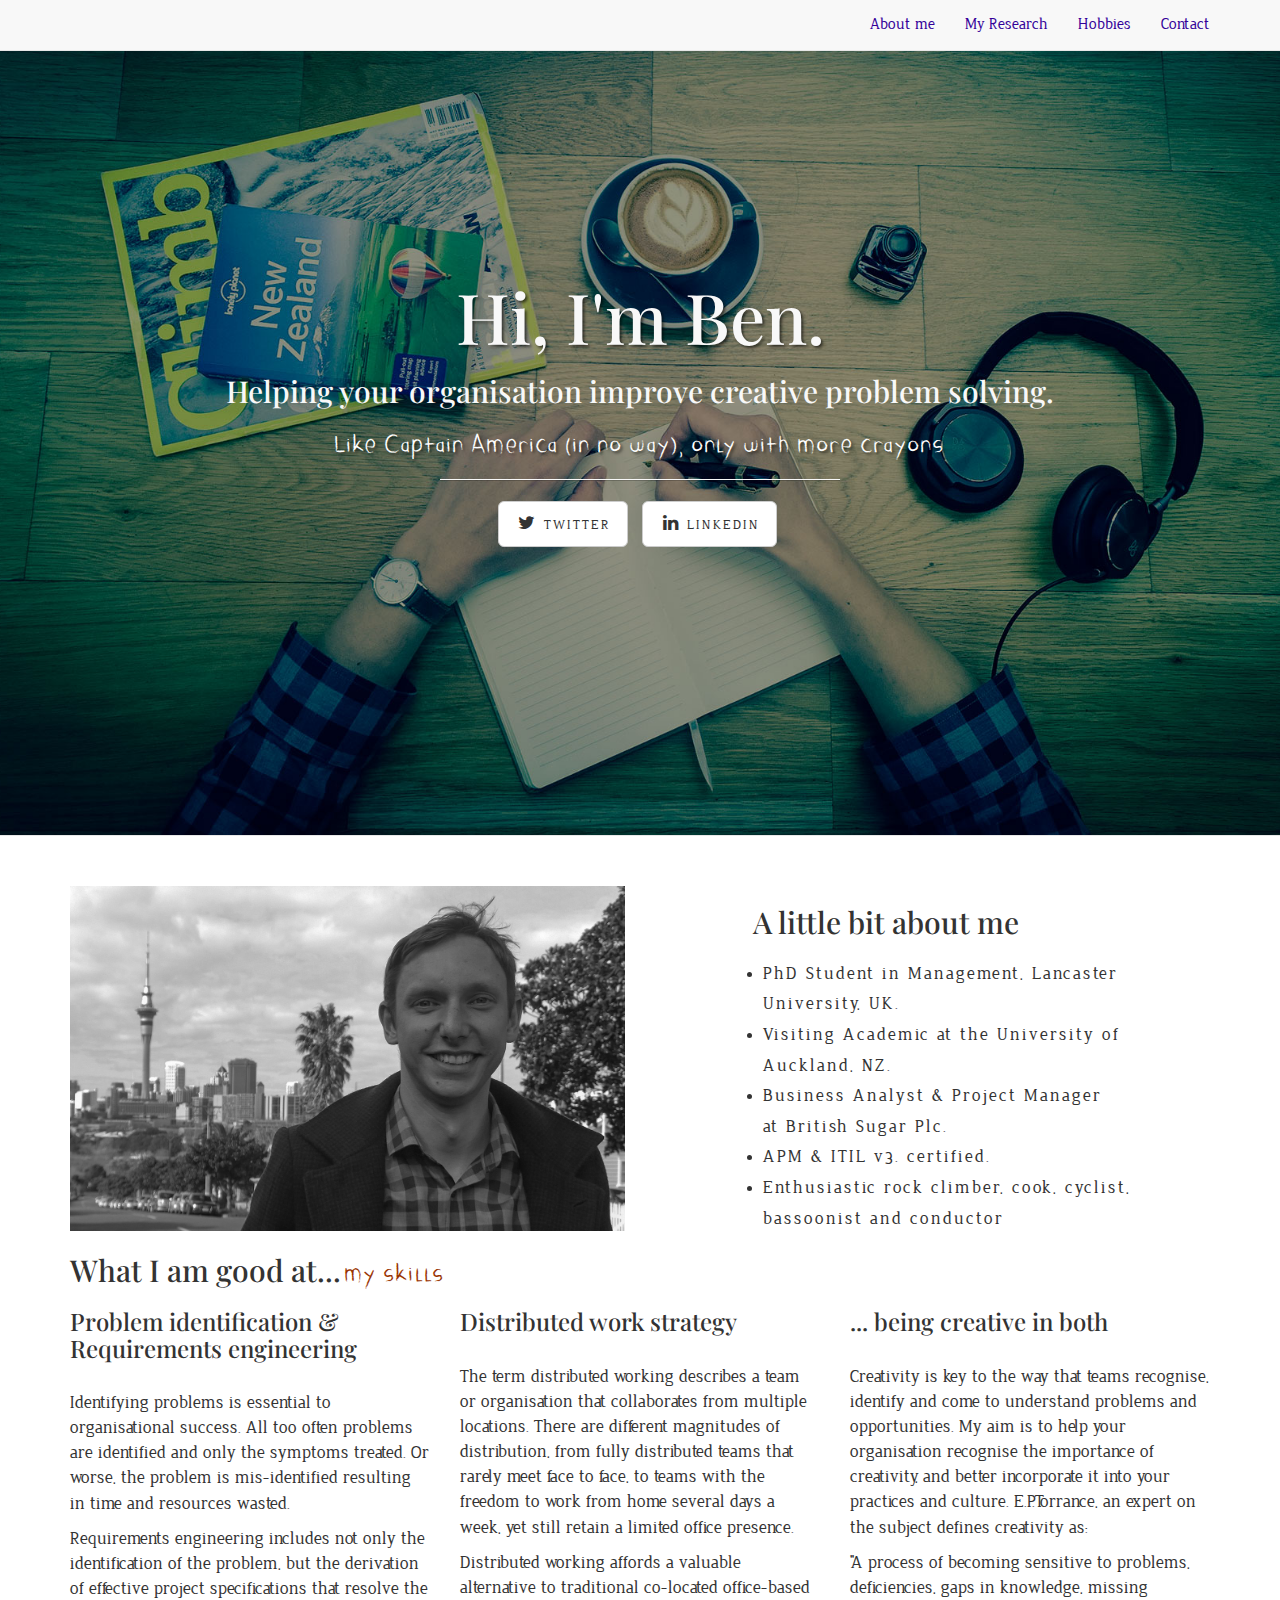
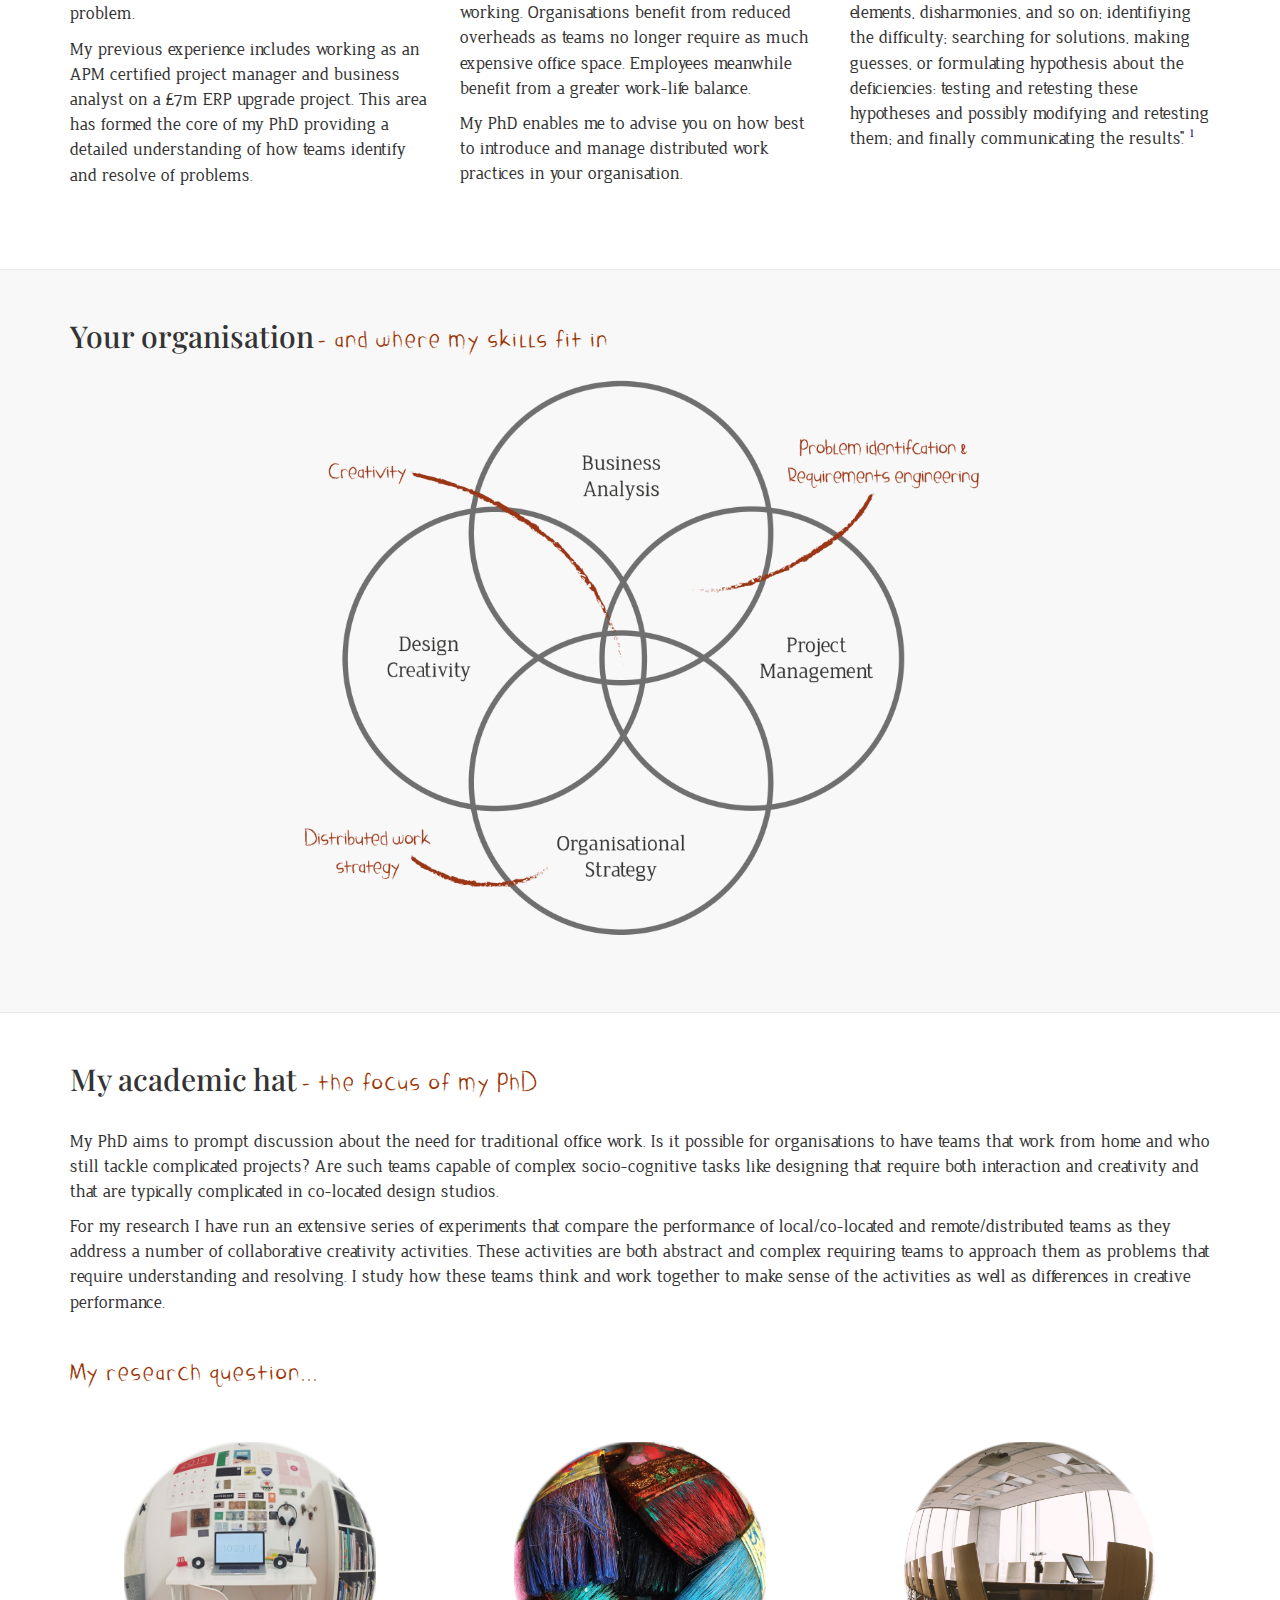
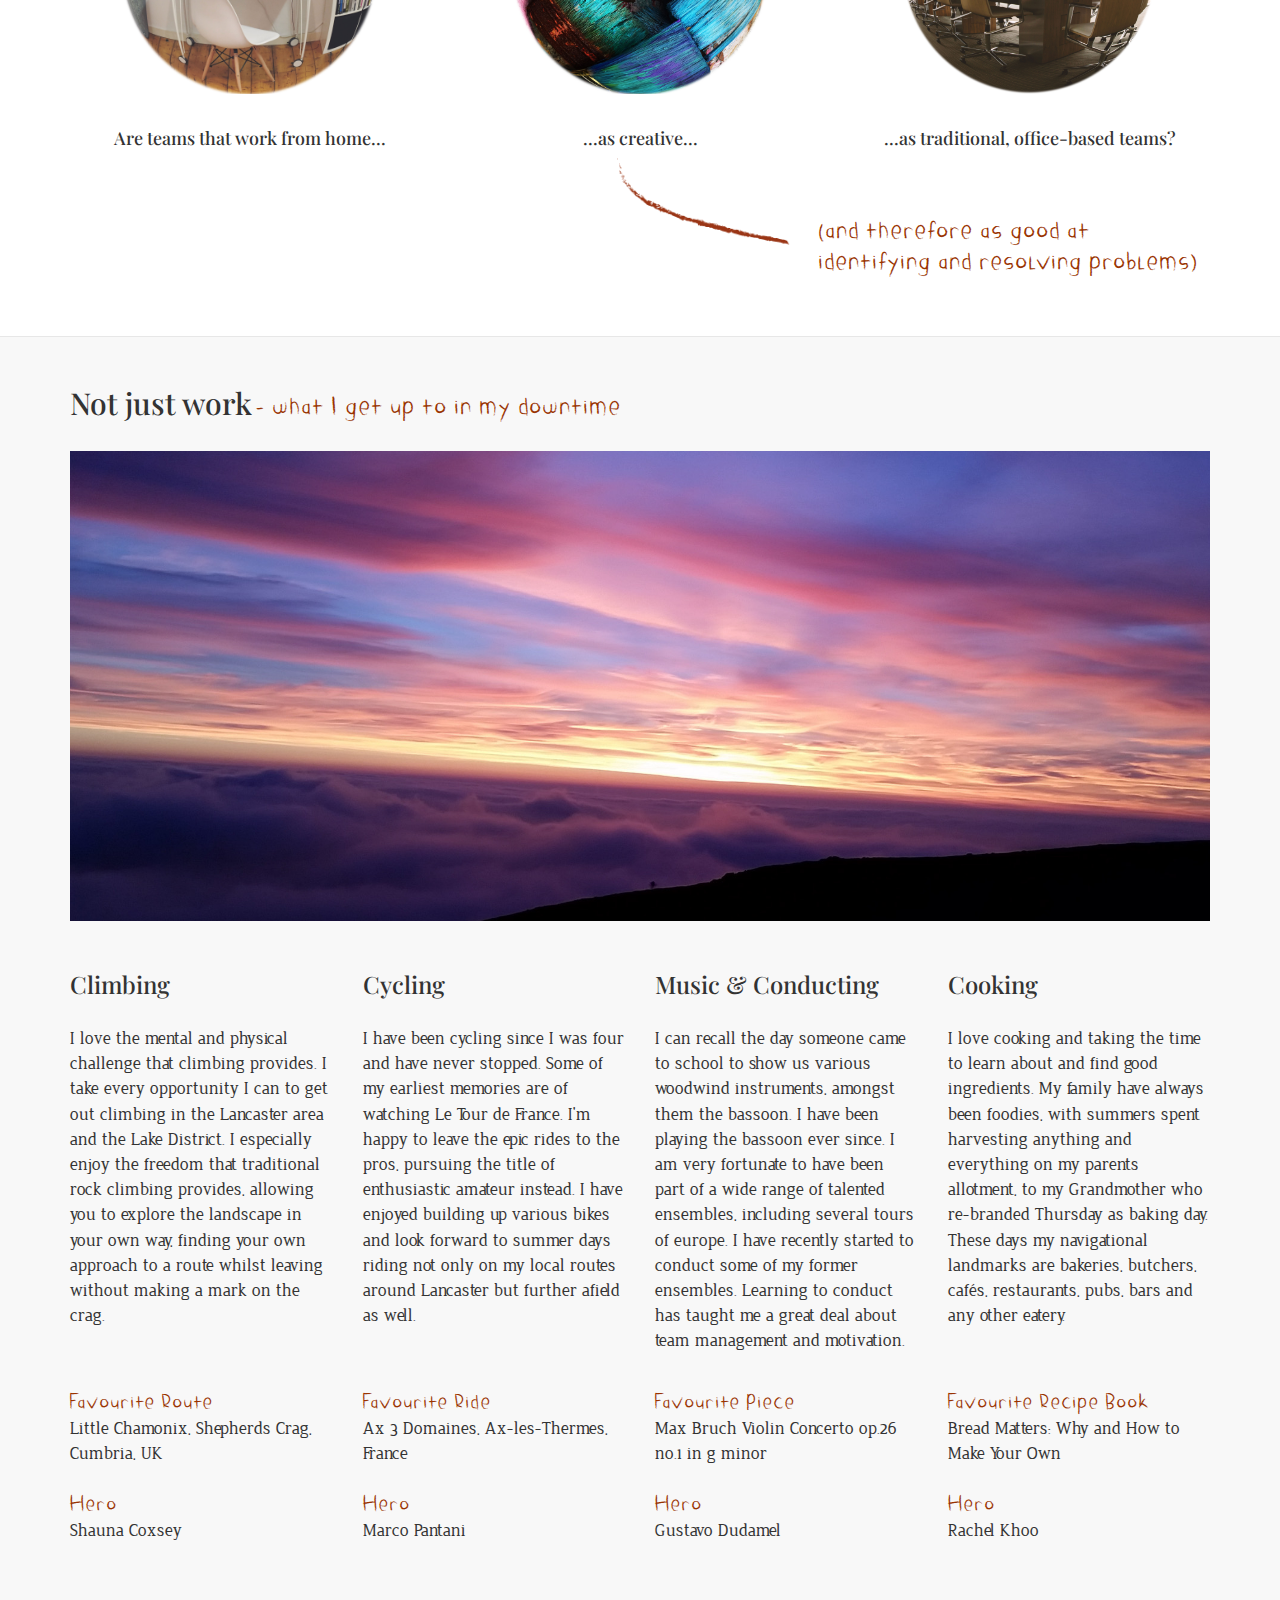
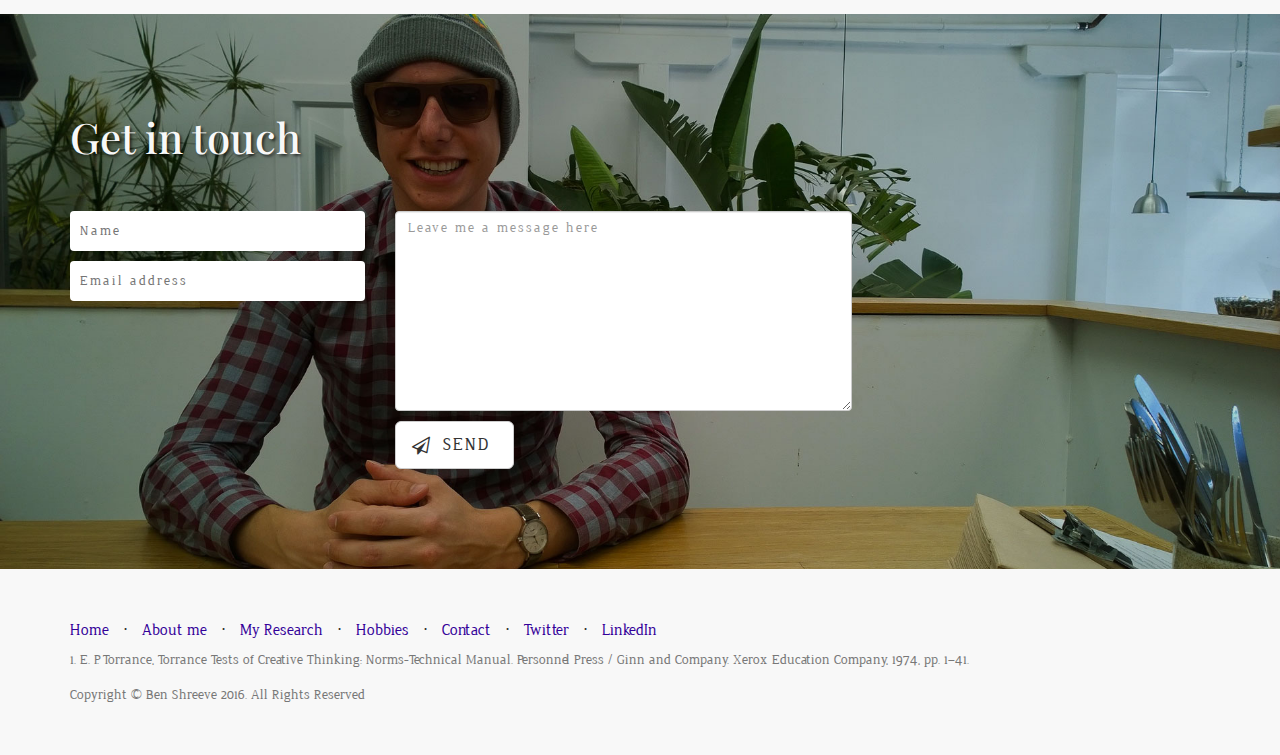
==== commit c66e77d0: "Minor index commenting" ====
--- a/index.html
+++ b/index.html
@@ -20,7 +20,6 @@
     <!-- Custom Fonts -->
     <link href="font-awesome/css/font-awesome.min.css" rel="stylesheet" type="text/css">
     <link href="css/form.css" rel="stylesheet" type="text/css">
-    <link href="https://fonts.googleapis.com/css?family=Lato:300,400,700,300italic,400italic,700italic" rel="stylesheet" type="text/css">
     
     <link href="https://fonts.googleapis.com/css?family=Jura|Playfair+Display" rel="stylesheet">
 
@@ -119,7 +118,7 @@
      <!-- /.intro-header -->
      
   <!--------------------------------   -------------------->   
-    <!-- /.Who am I section -->
+    <!-- Who am I section -->
 
 	<a  name="WhoamI"></a>
     <div class="content-section-b">
@@ -145,6 +144,8 @@
                 </div>
             </div>
             
+            
+        <!-- MY SKILLS SECTION -->
             <div class="row">
             	<div class="col-md-12">
             	 <div class="clearfix"></div>
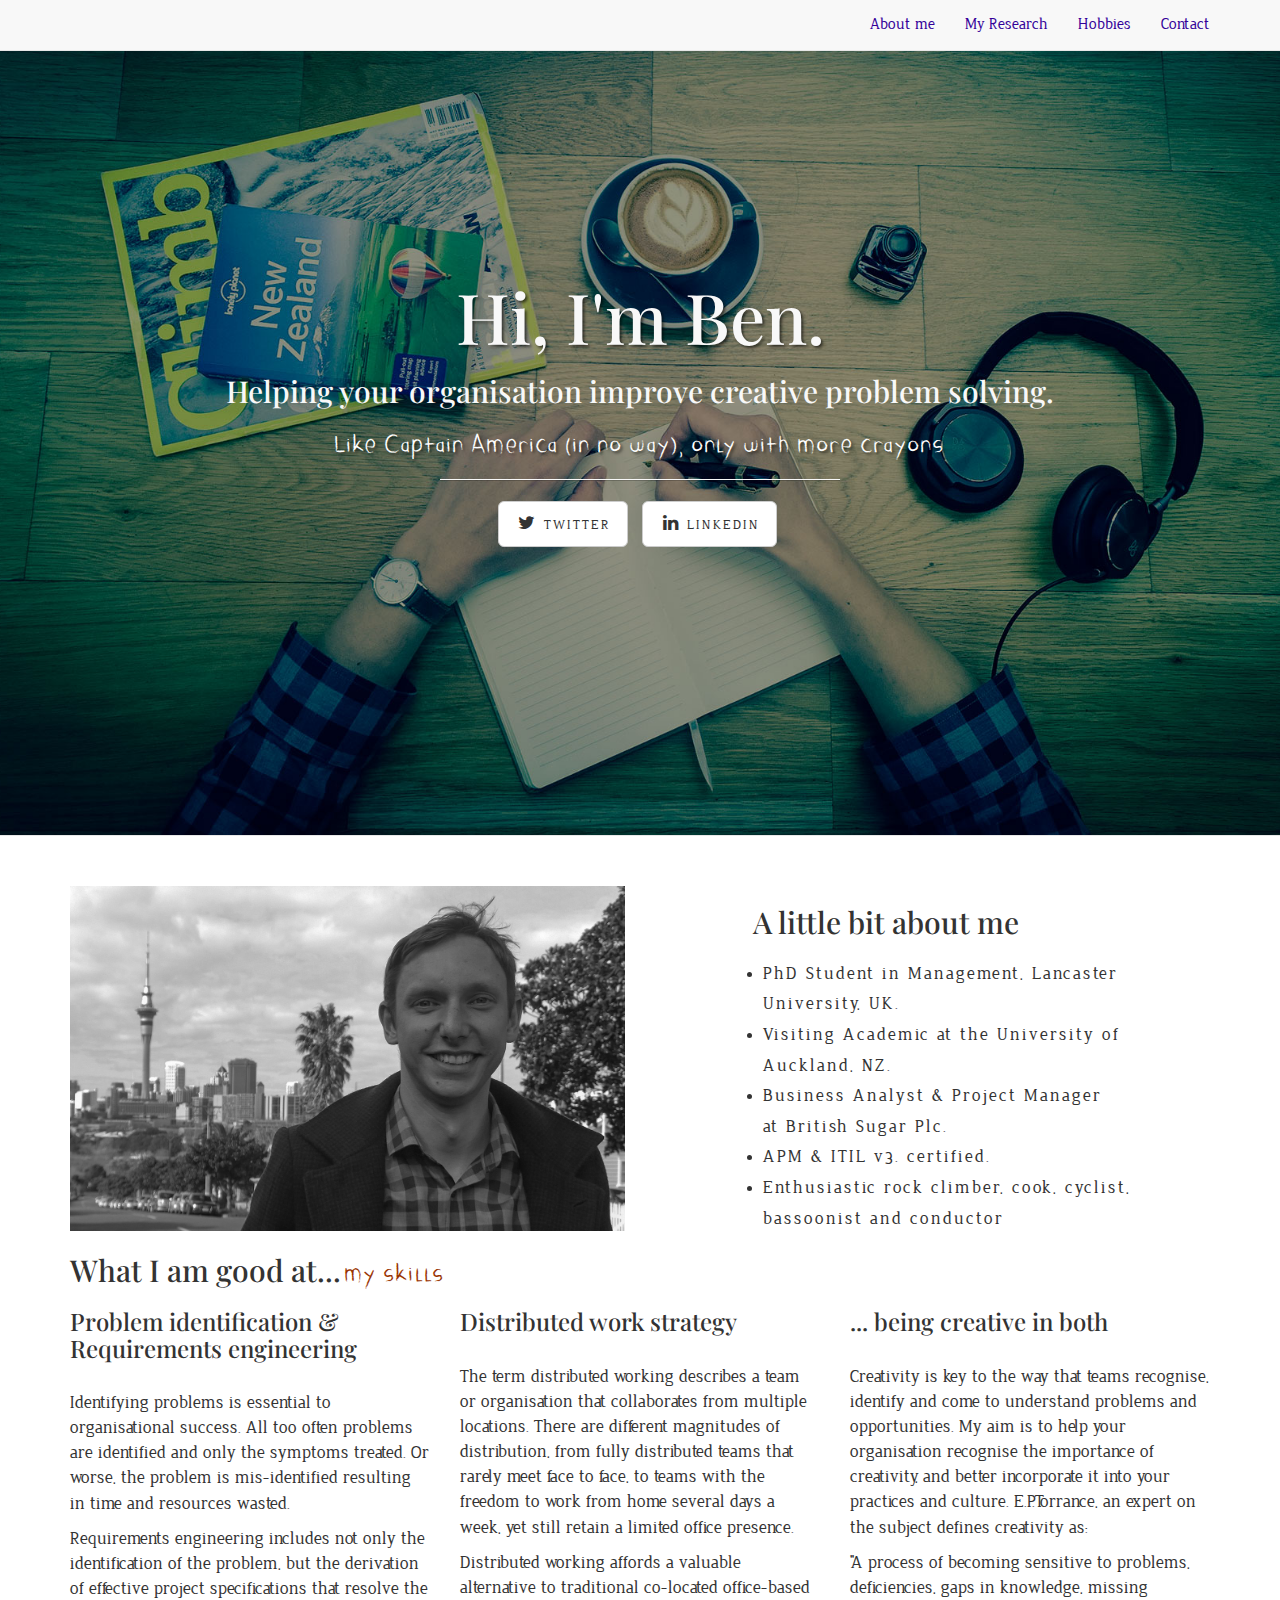
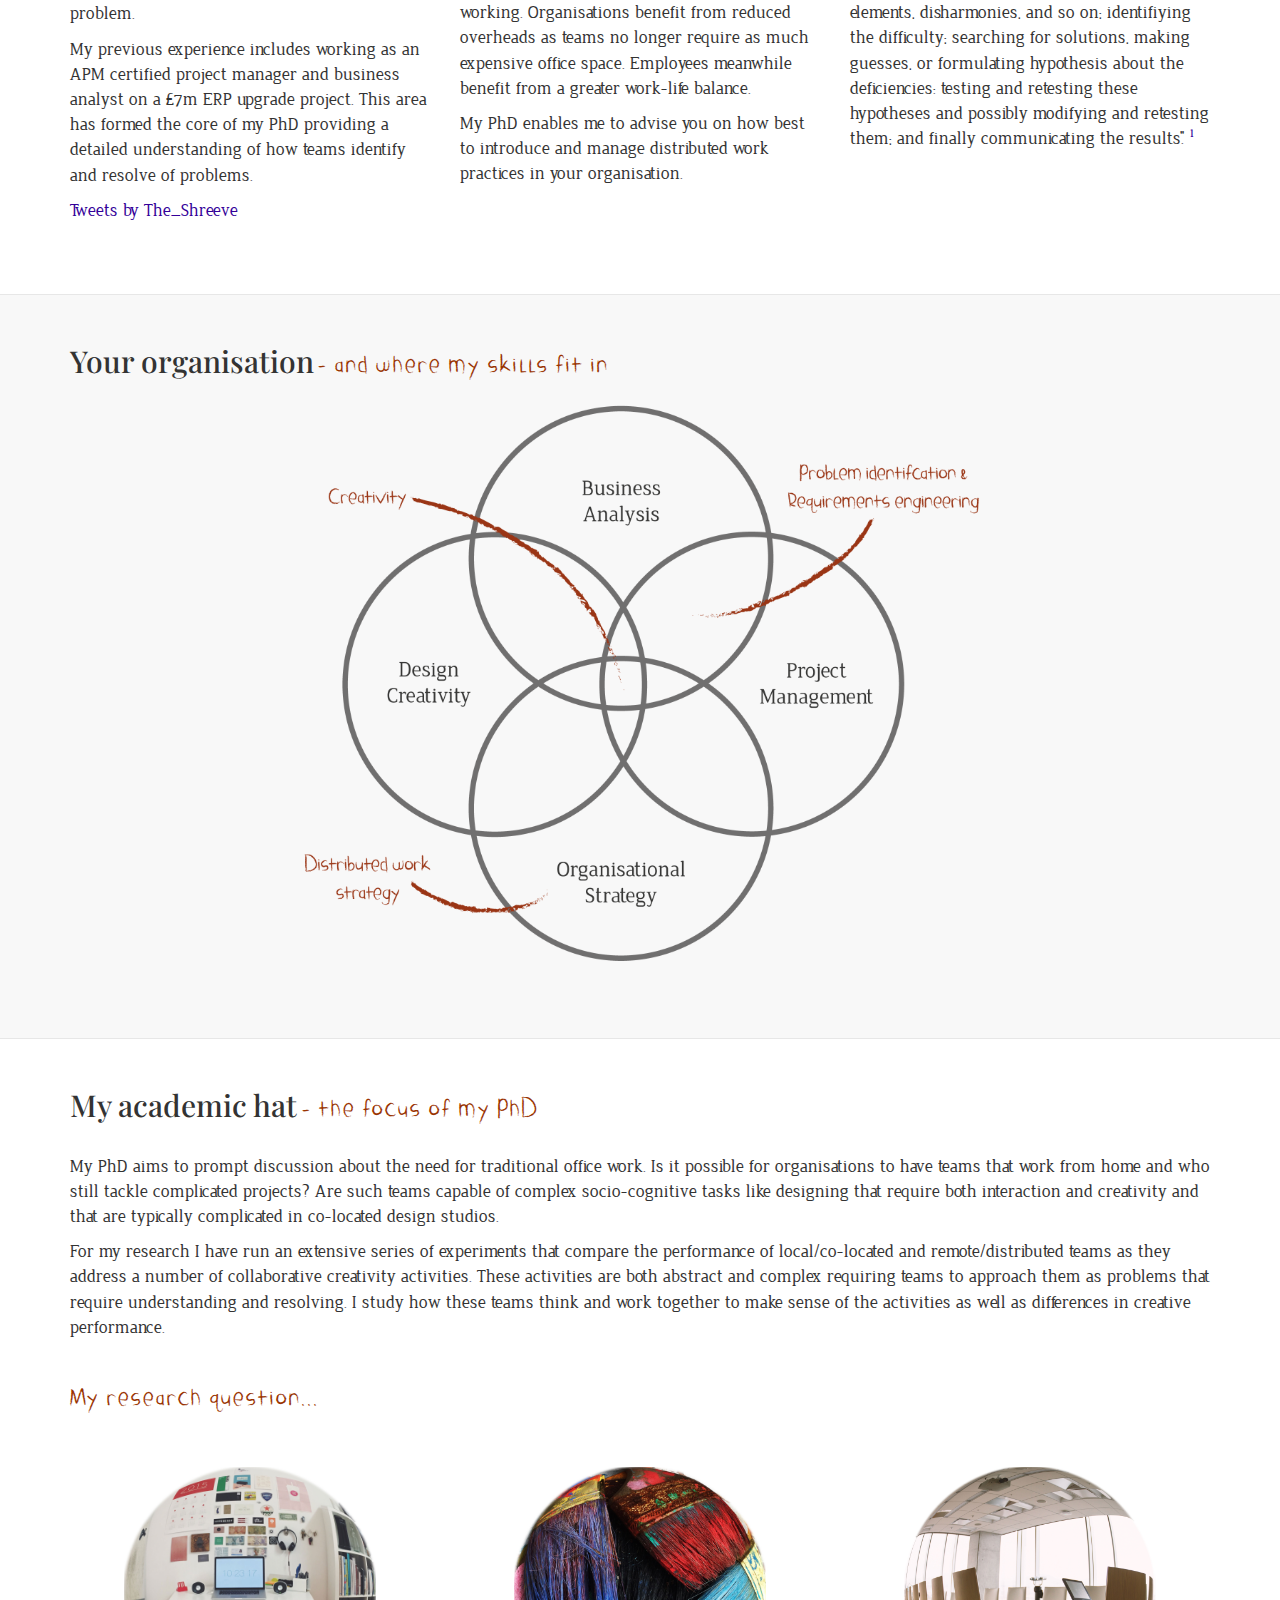
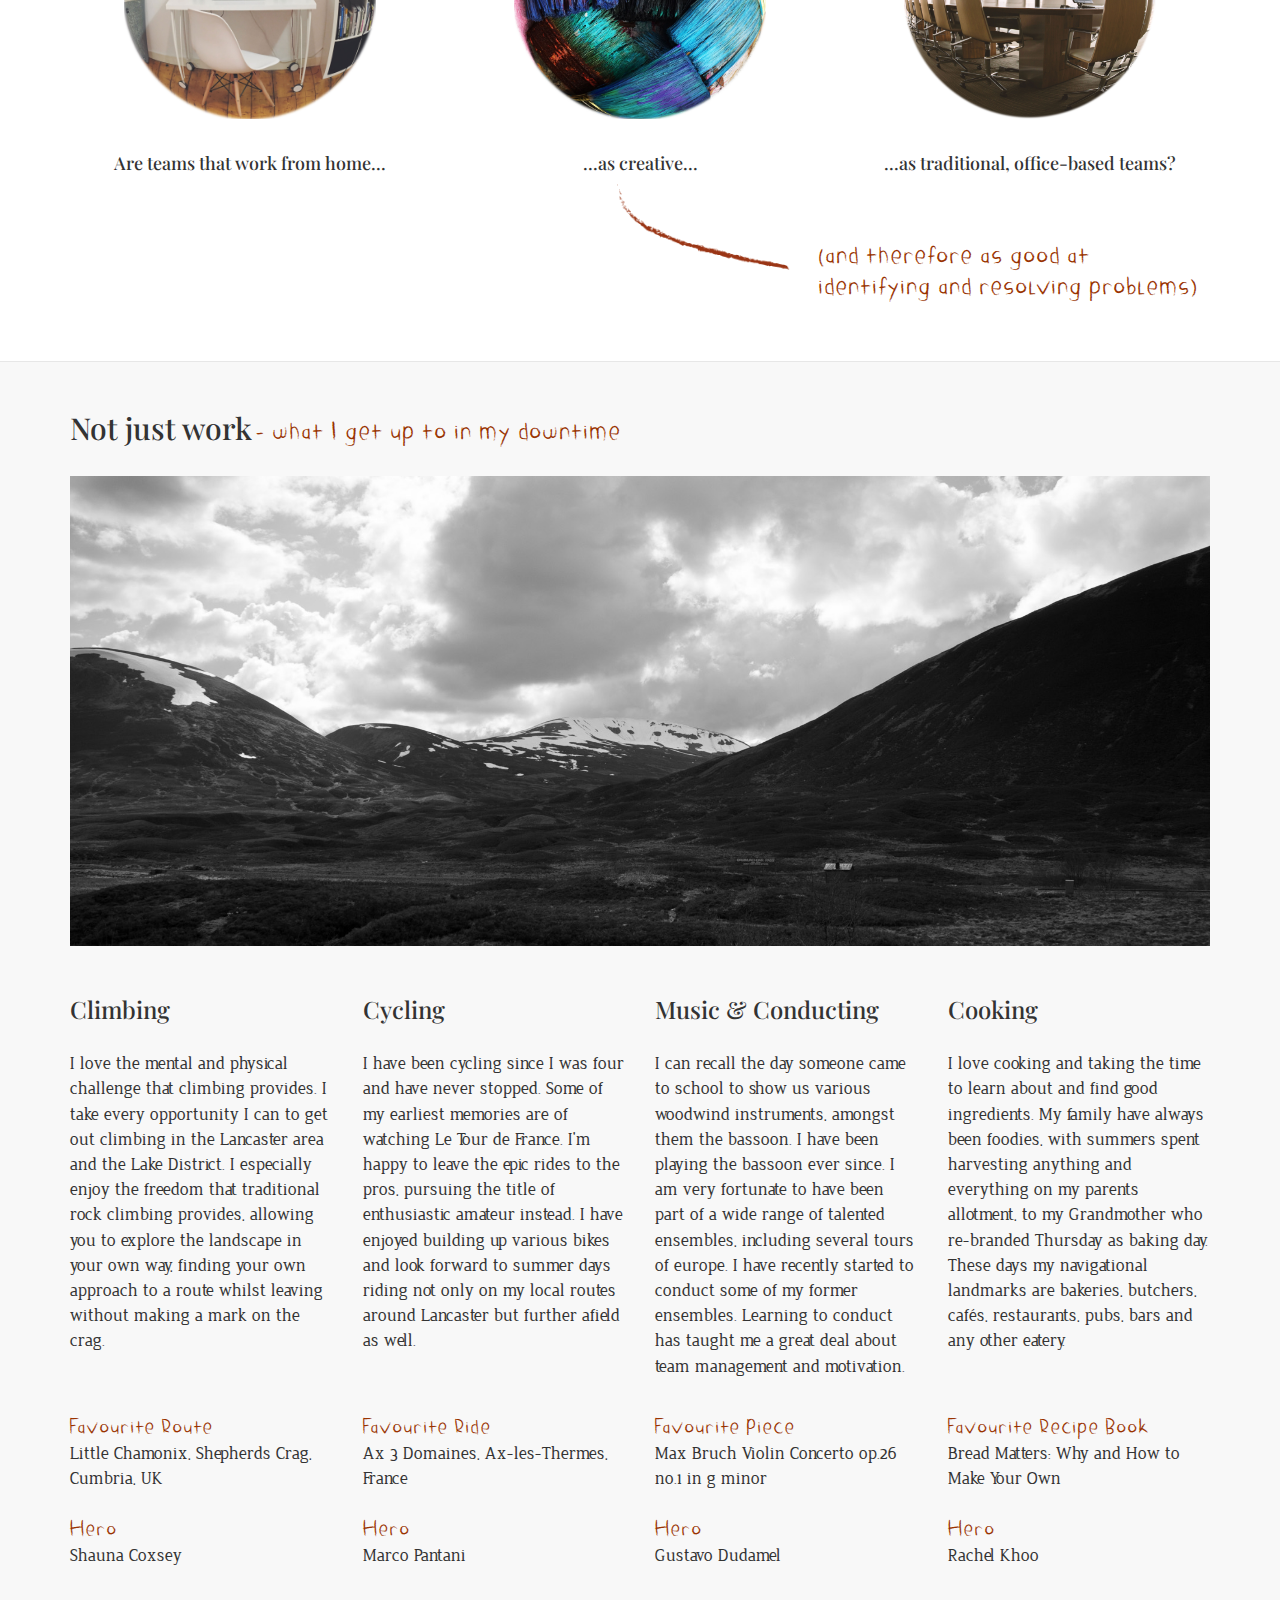
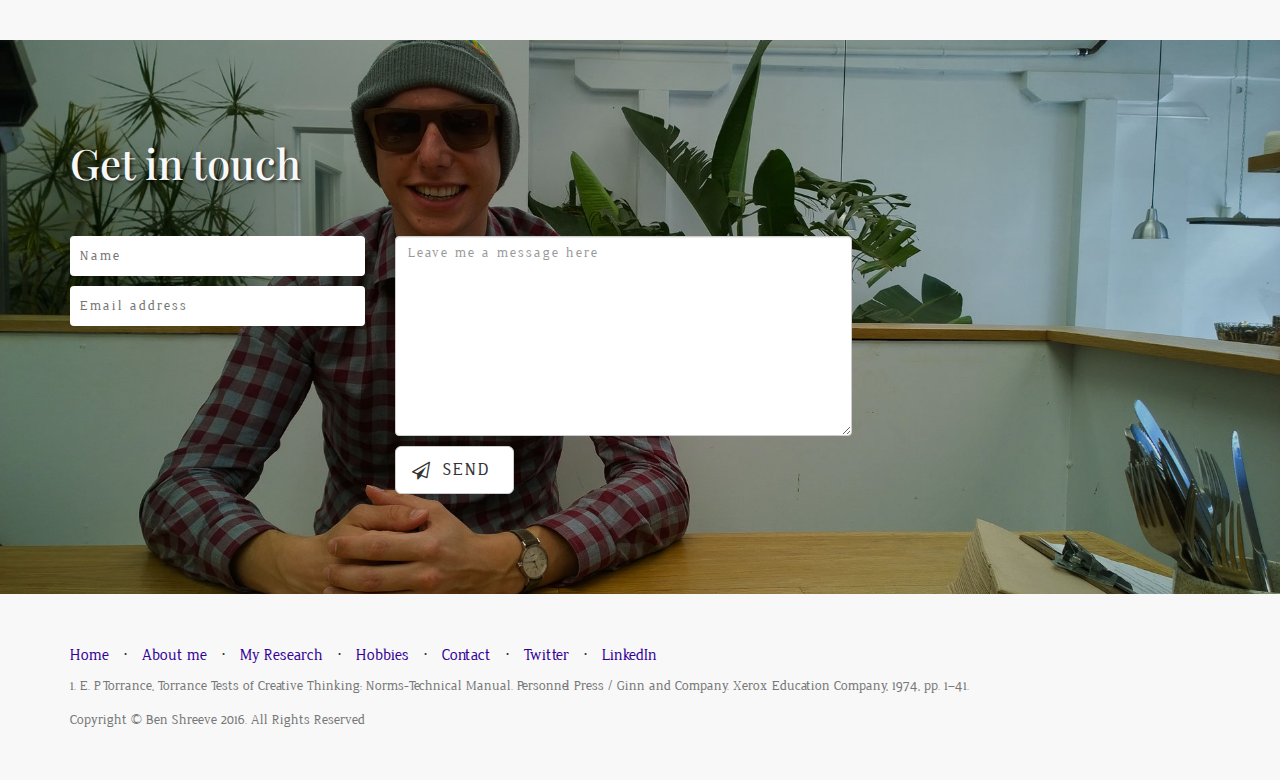
==== commit 9b2189bb: "Testing Twitter Integration" ====
--- a/index.html
+++ b/index.html
@@ -168,6 +168,8 @@
 					<p>
 					My previous experience includes working as an APM certified project manager and business analyst on a £7m ERP upgrade project. This area has formed the core of my PhD providing a detailed understanding of how teams identify and resolve of problems.
 					</p>
+					
+					<a class="twitter-timeline" data-theme="light" href="https://twitter.com/The_Shreeve">Tweets by The_Shreeve</a> 
 
                 </div>
 		
@@ -518,6 +520,8 @@
         </div>
     </footer>
     
+    <script async src="//platform.twitter.com/widgets.js" charset="utf-8"></script>
+    
     <script type="text/javascript">
 			jQuery(document).ready(function() {
 				$(function() {
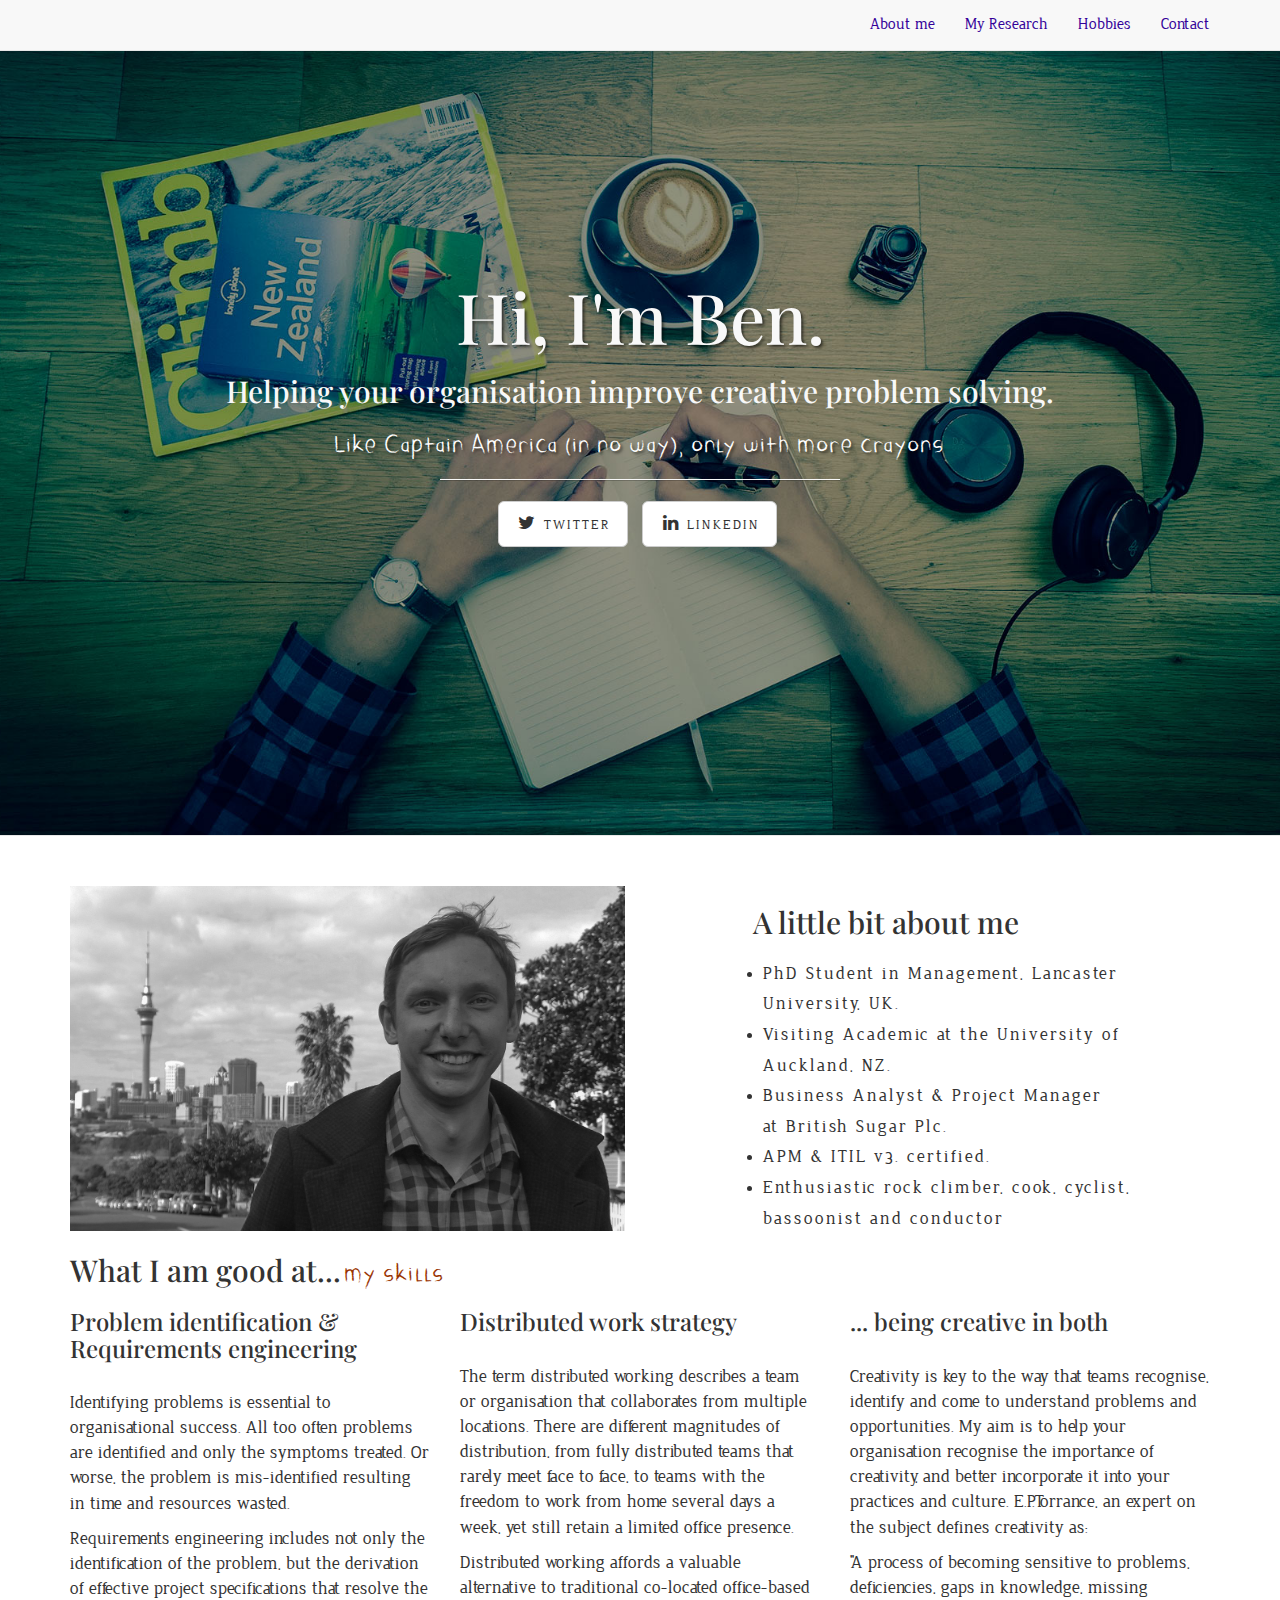
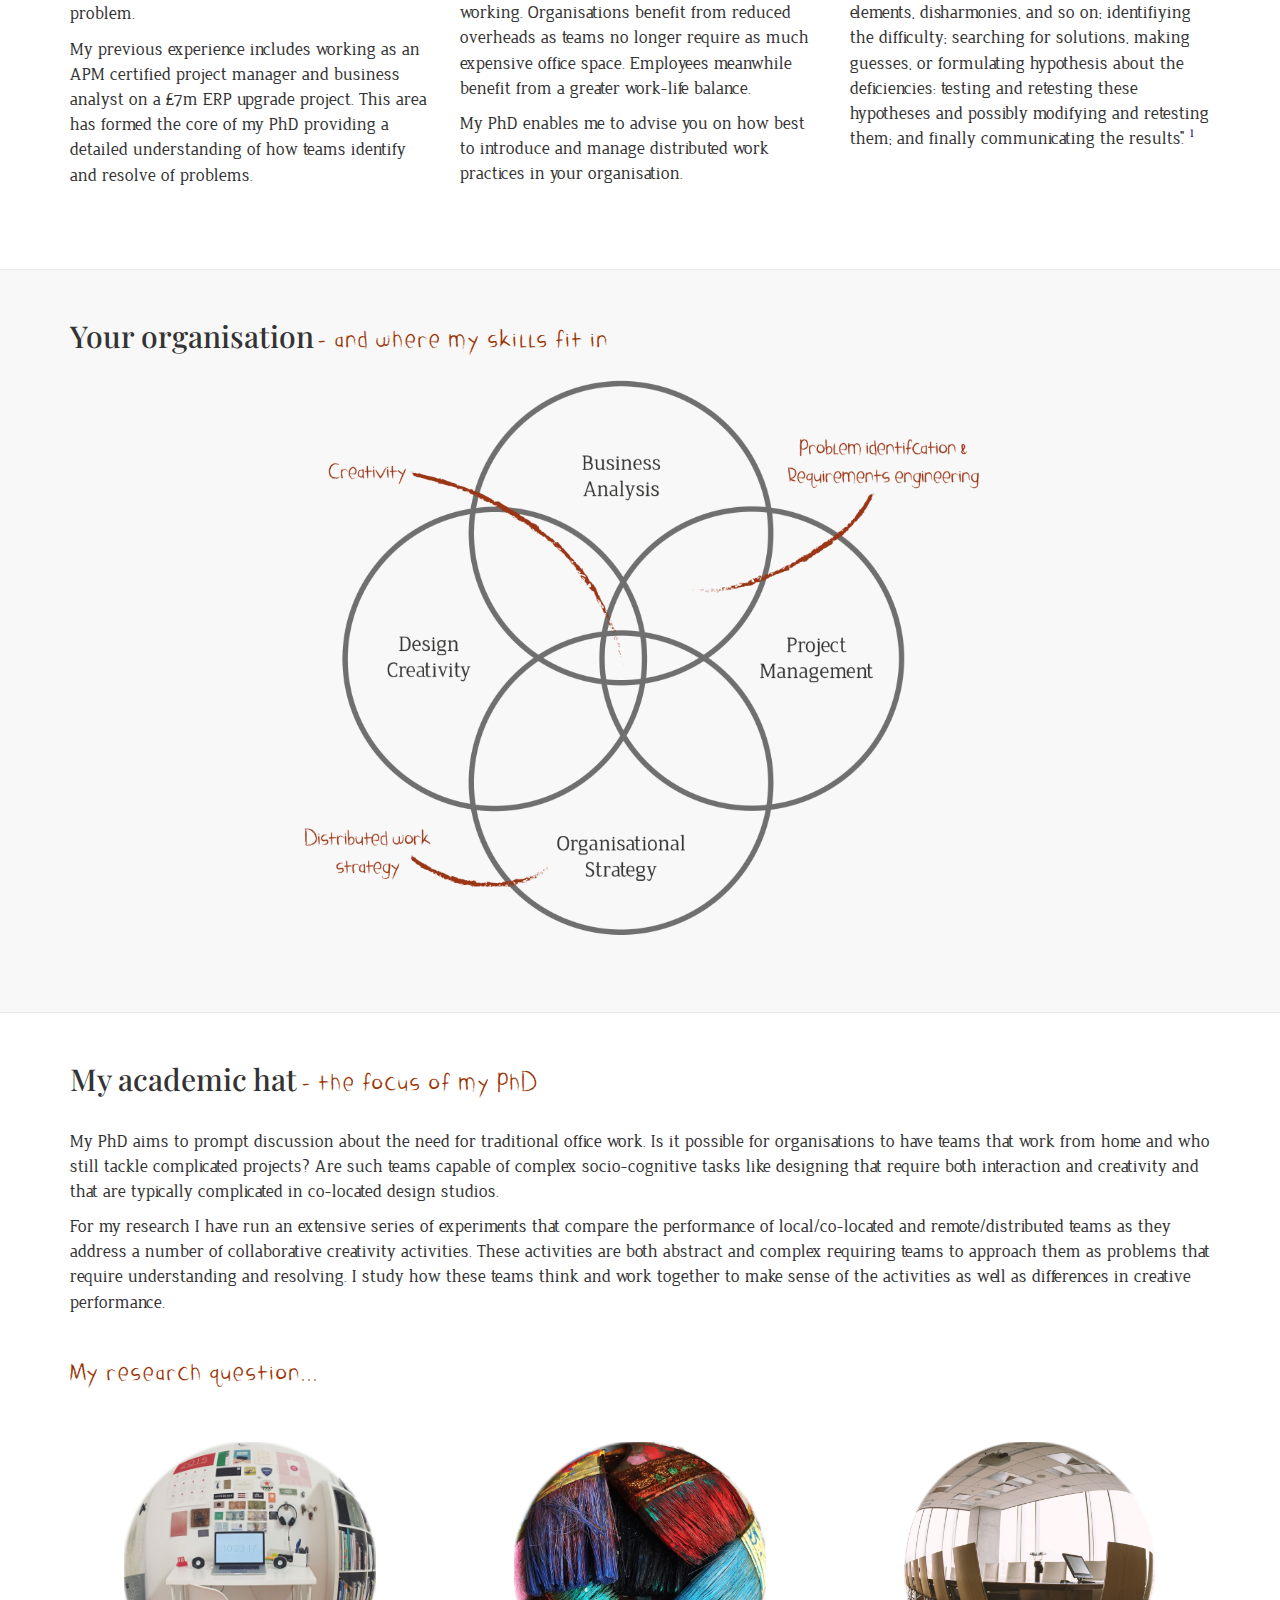
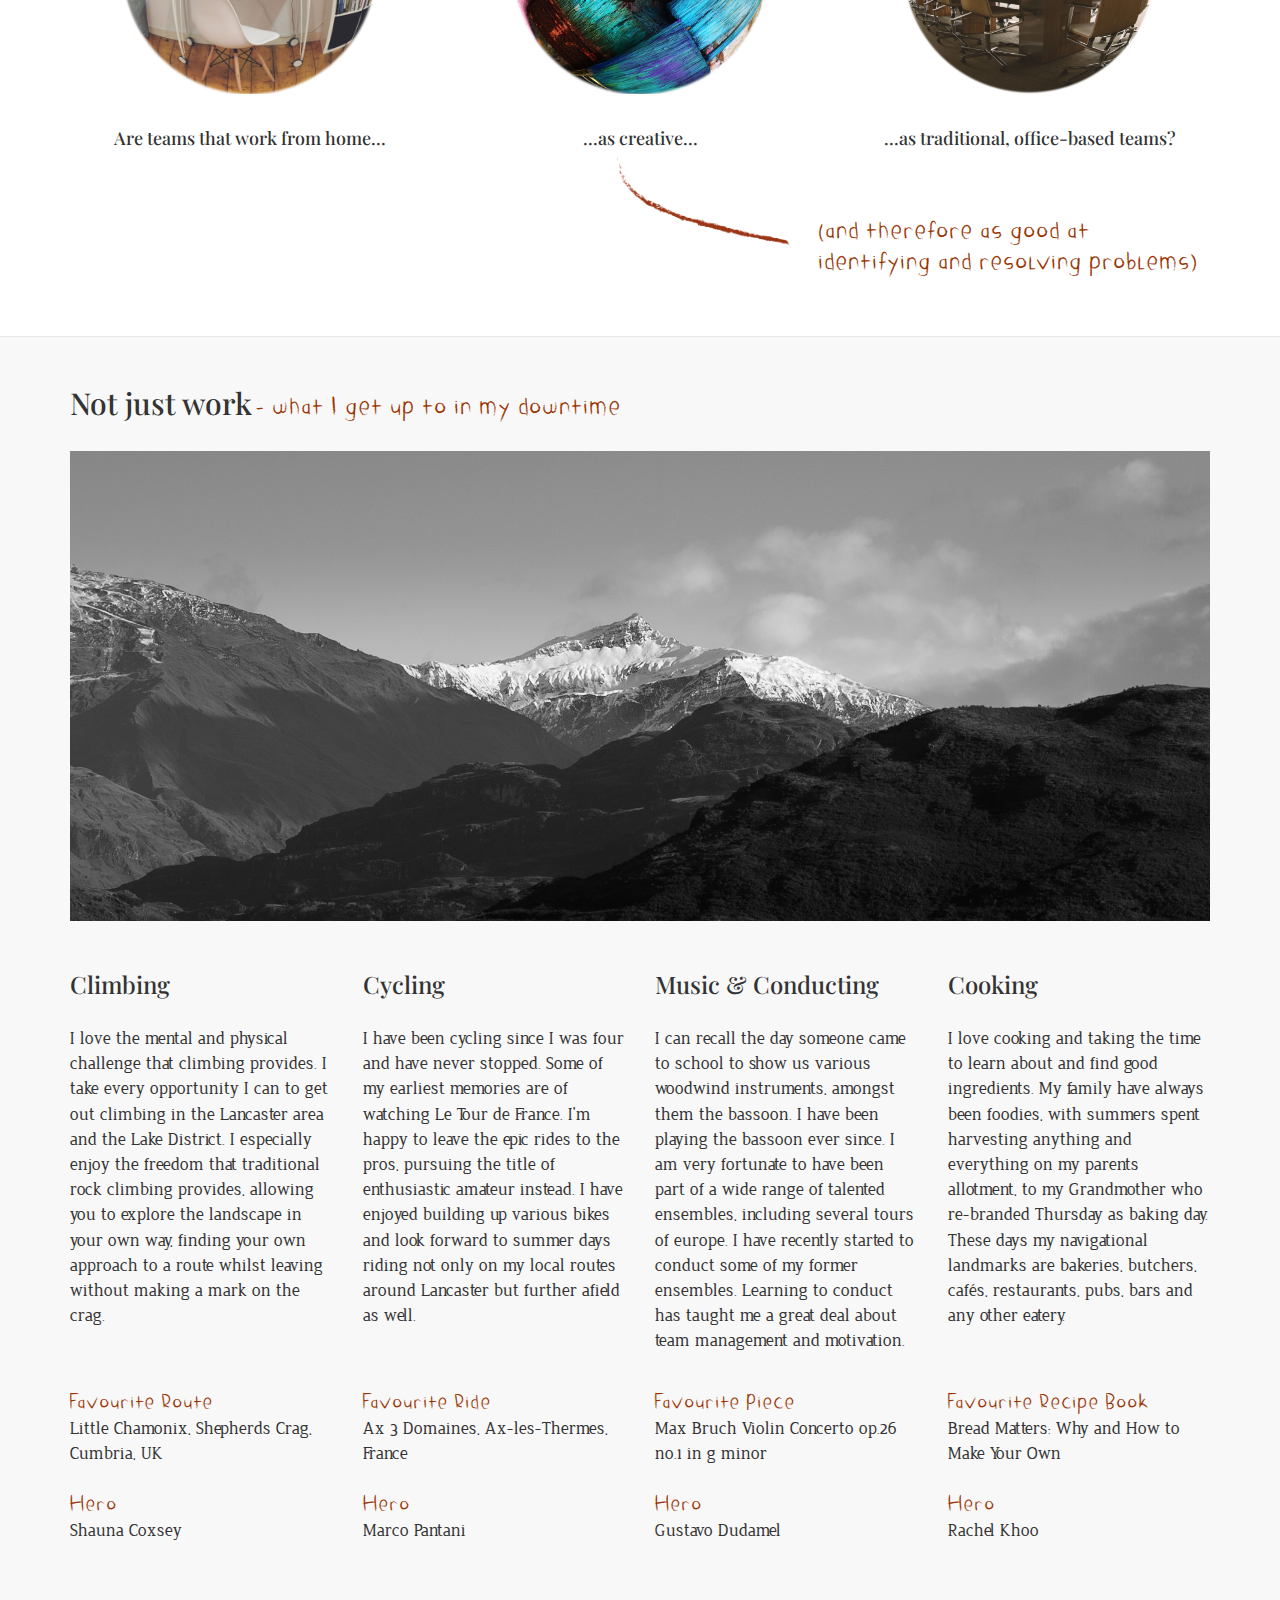
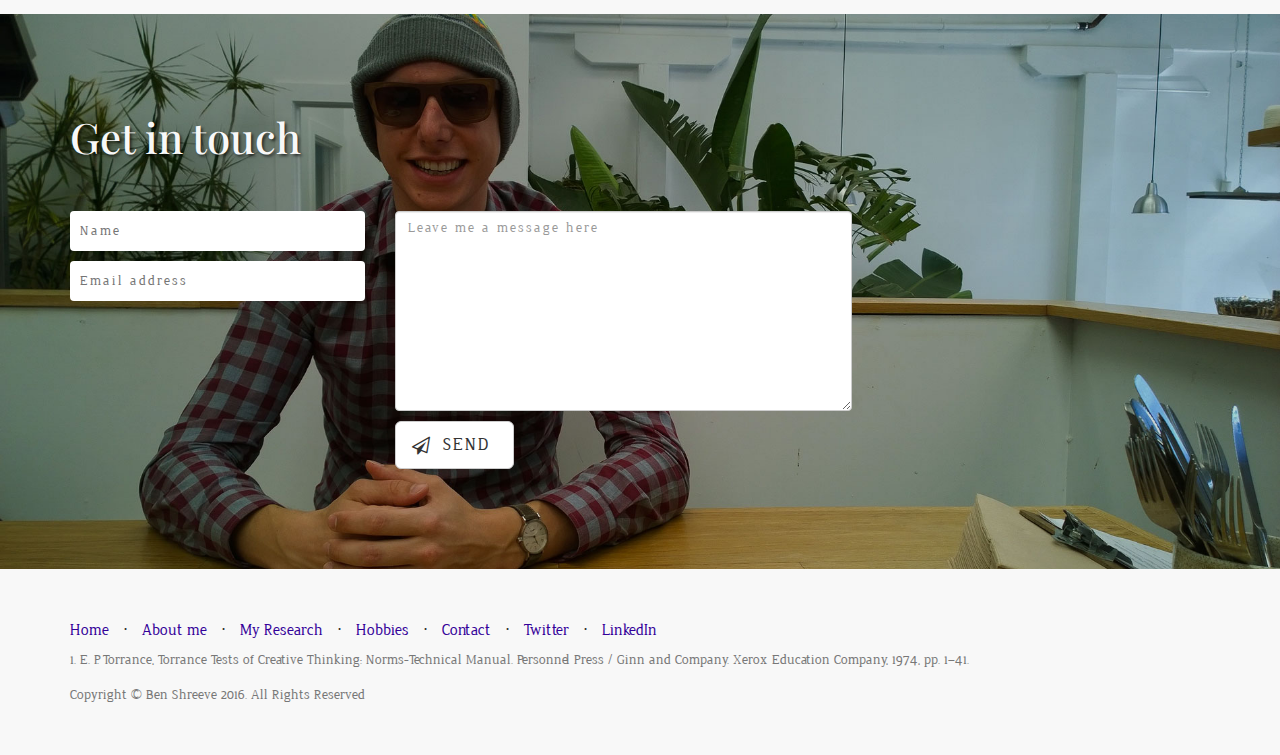
==== commit 8abbb2db: "Revert "Testing Twitter Integration"" ====
--- a/index.html
+++ b/index.html
@@ -168,8 +168,6 @@
 					<p>
 					My previous experience includes working as an APM certified project manager and business analyst on a £7m ERP upgrade project. This area has formed the core of my PhD providing a detailed understanding of how teams identify and resolve of problems.
 					</p>
-					
-					<a class="twitter-timeline" data-theme="light" href="https://twitter.com/The_Shreeve">Tweets by The_Shreeve</a> 
 
                 </div>
 		
@@ -520,8 +518,6 @@
         </div>
     </footer>
     
-    <script async src="//platform.twitter.com/widgets.js" charset="utf-8"></script>
-    
     <script type="text/javascript">
 			jQuery(document).ready(function() {
 				$(function() {
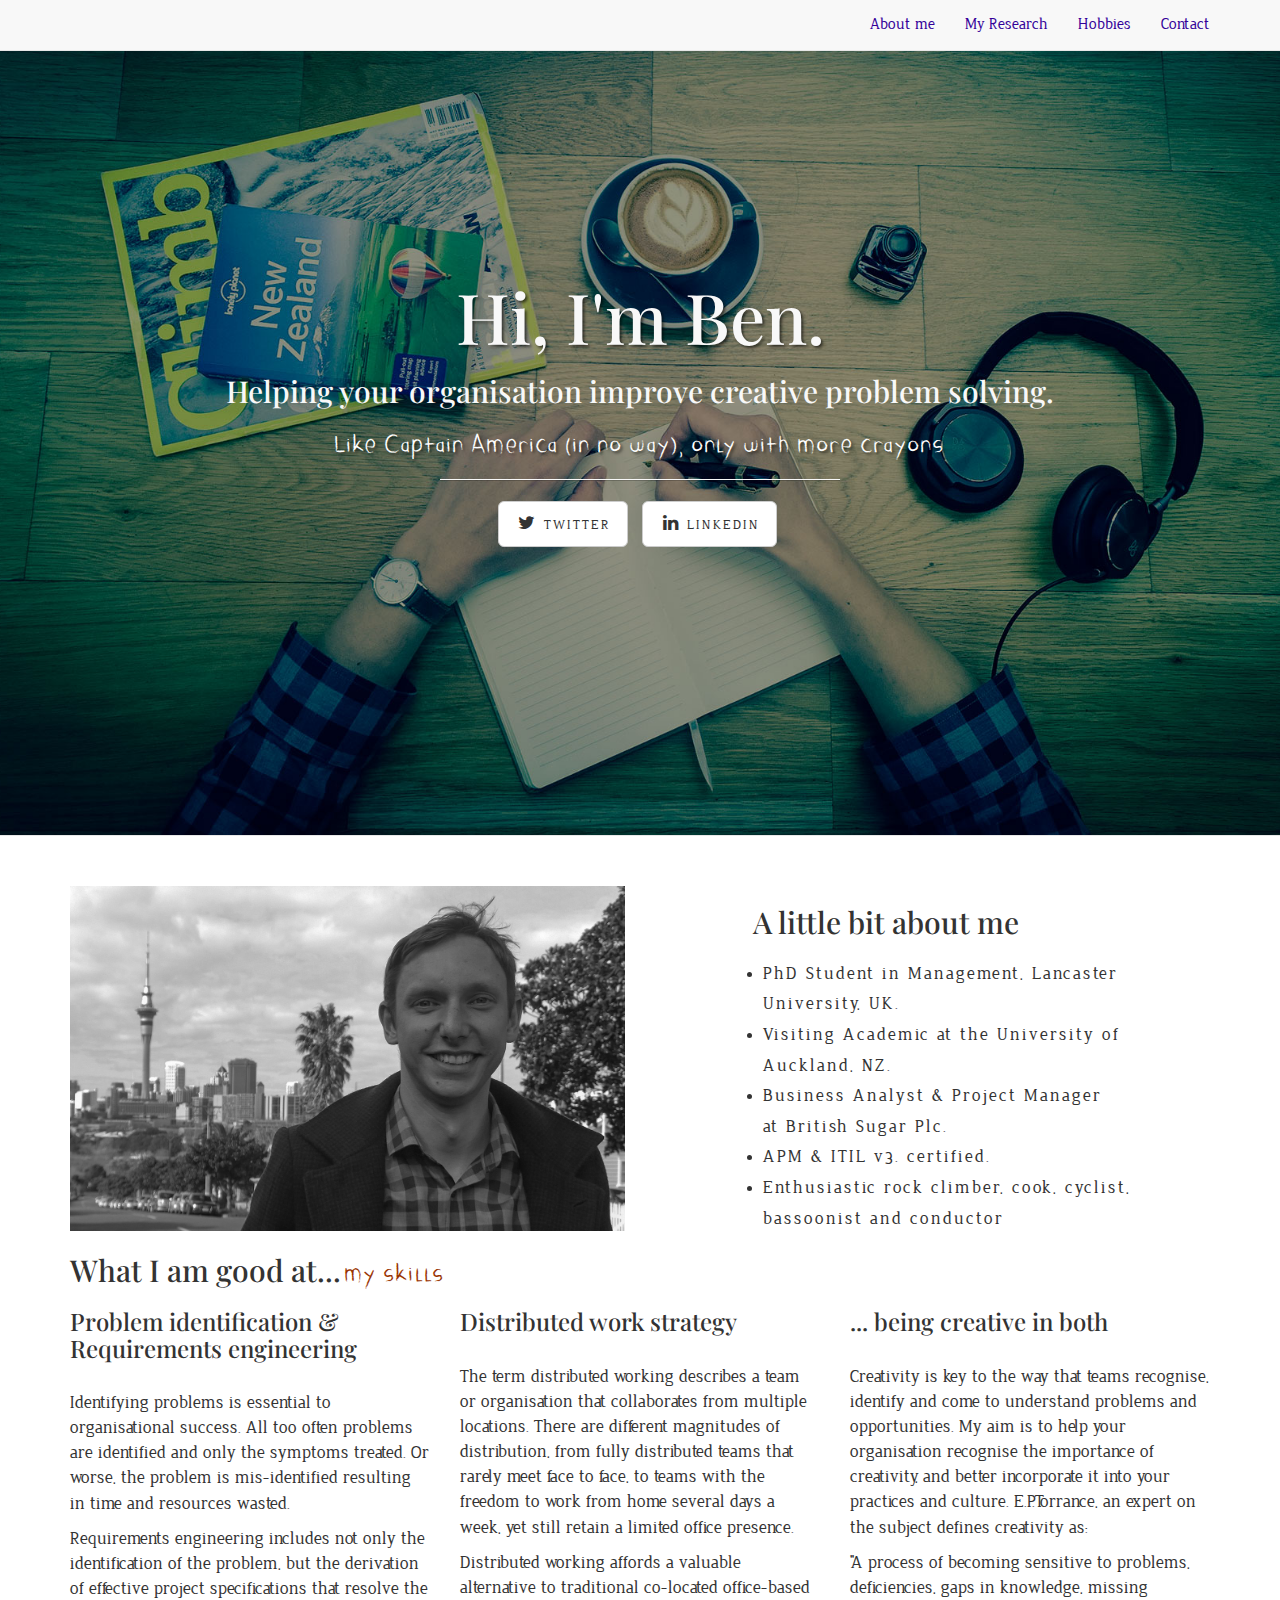
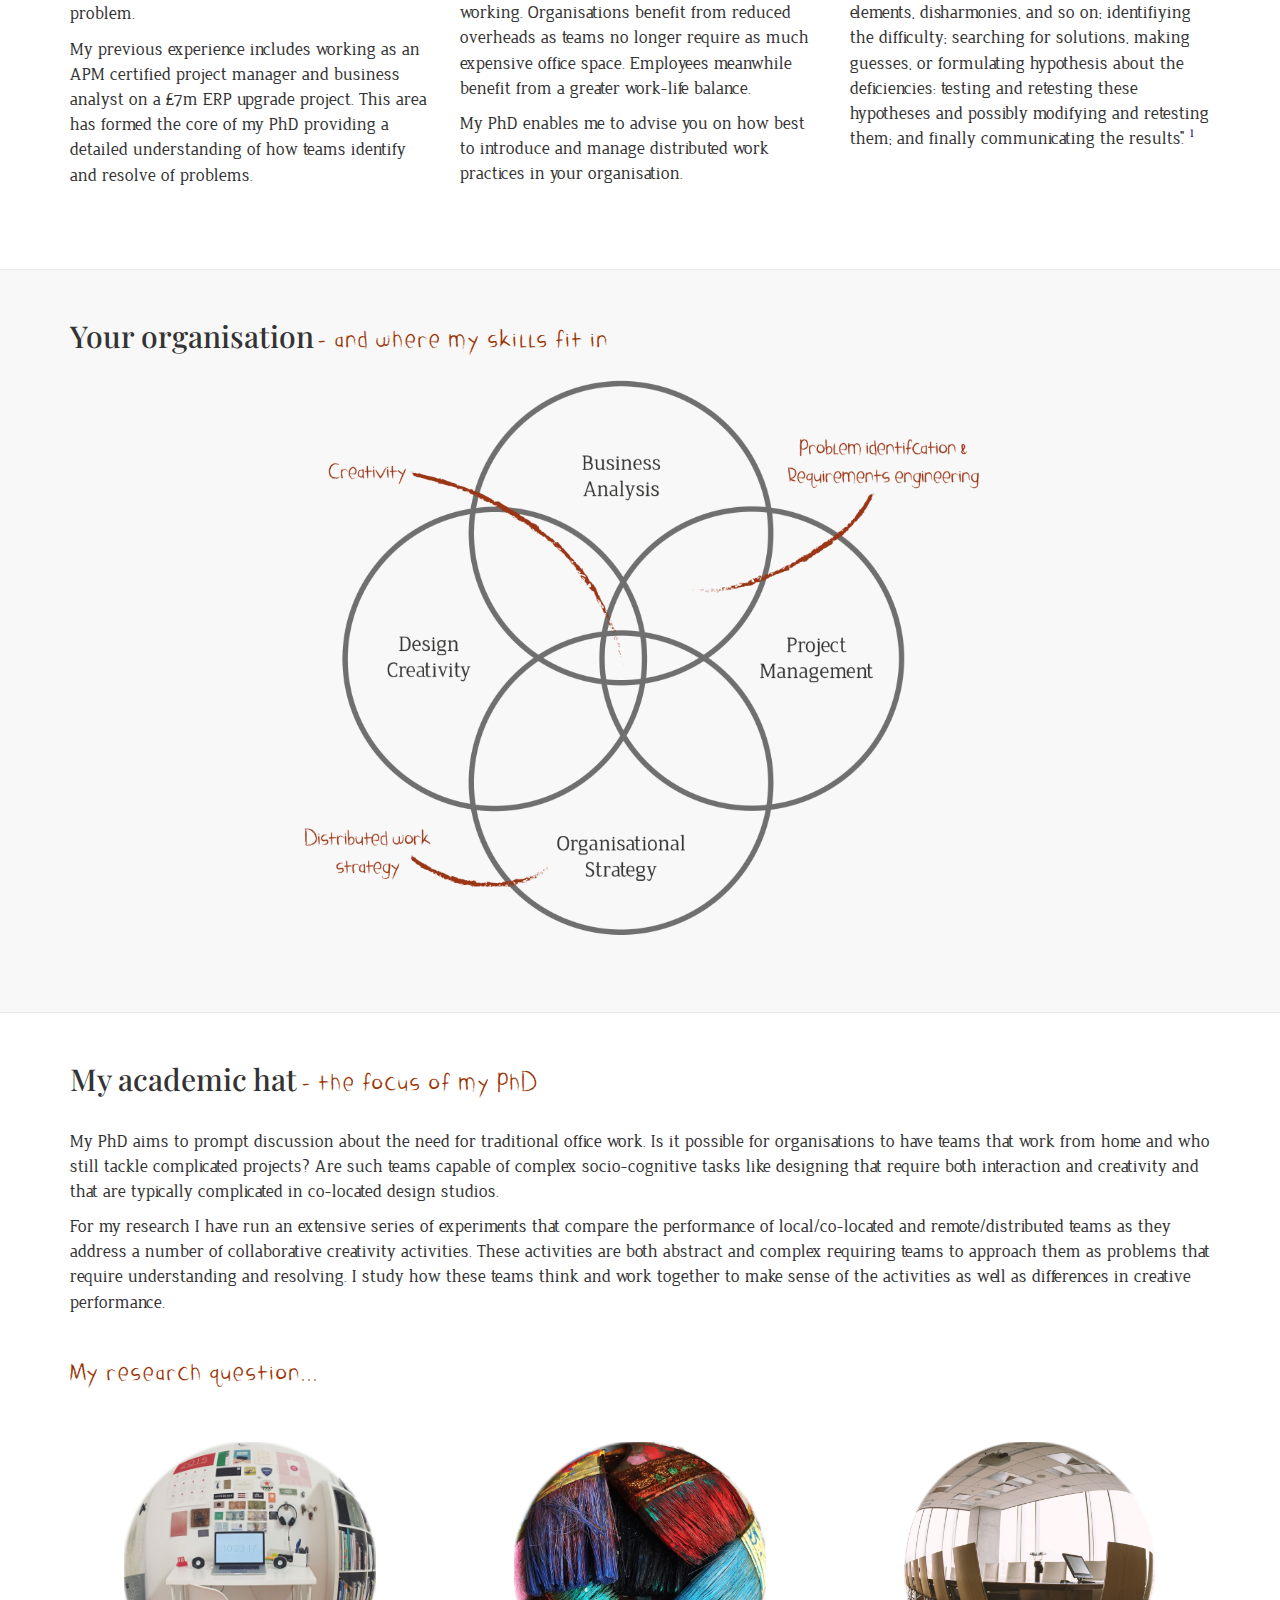
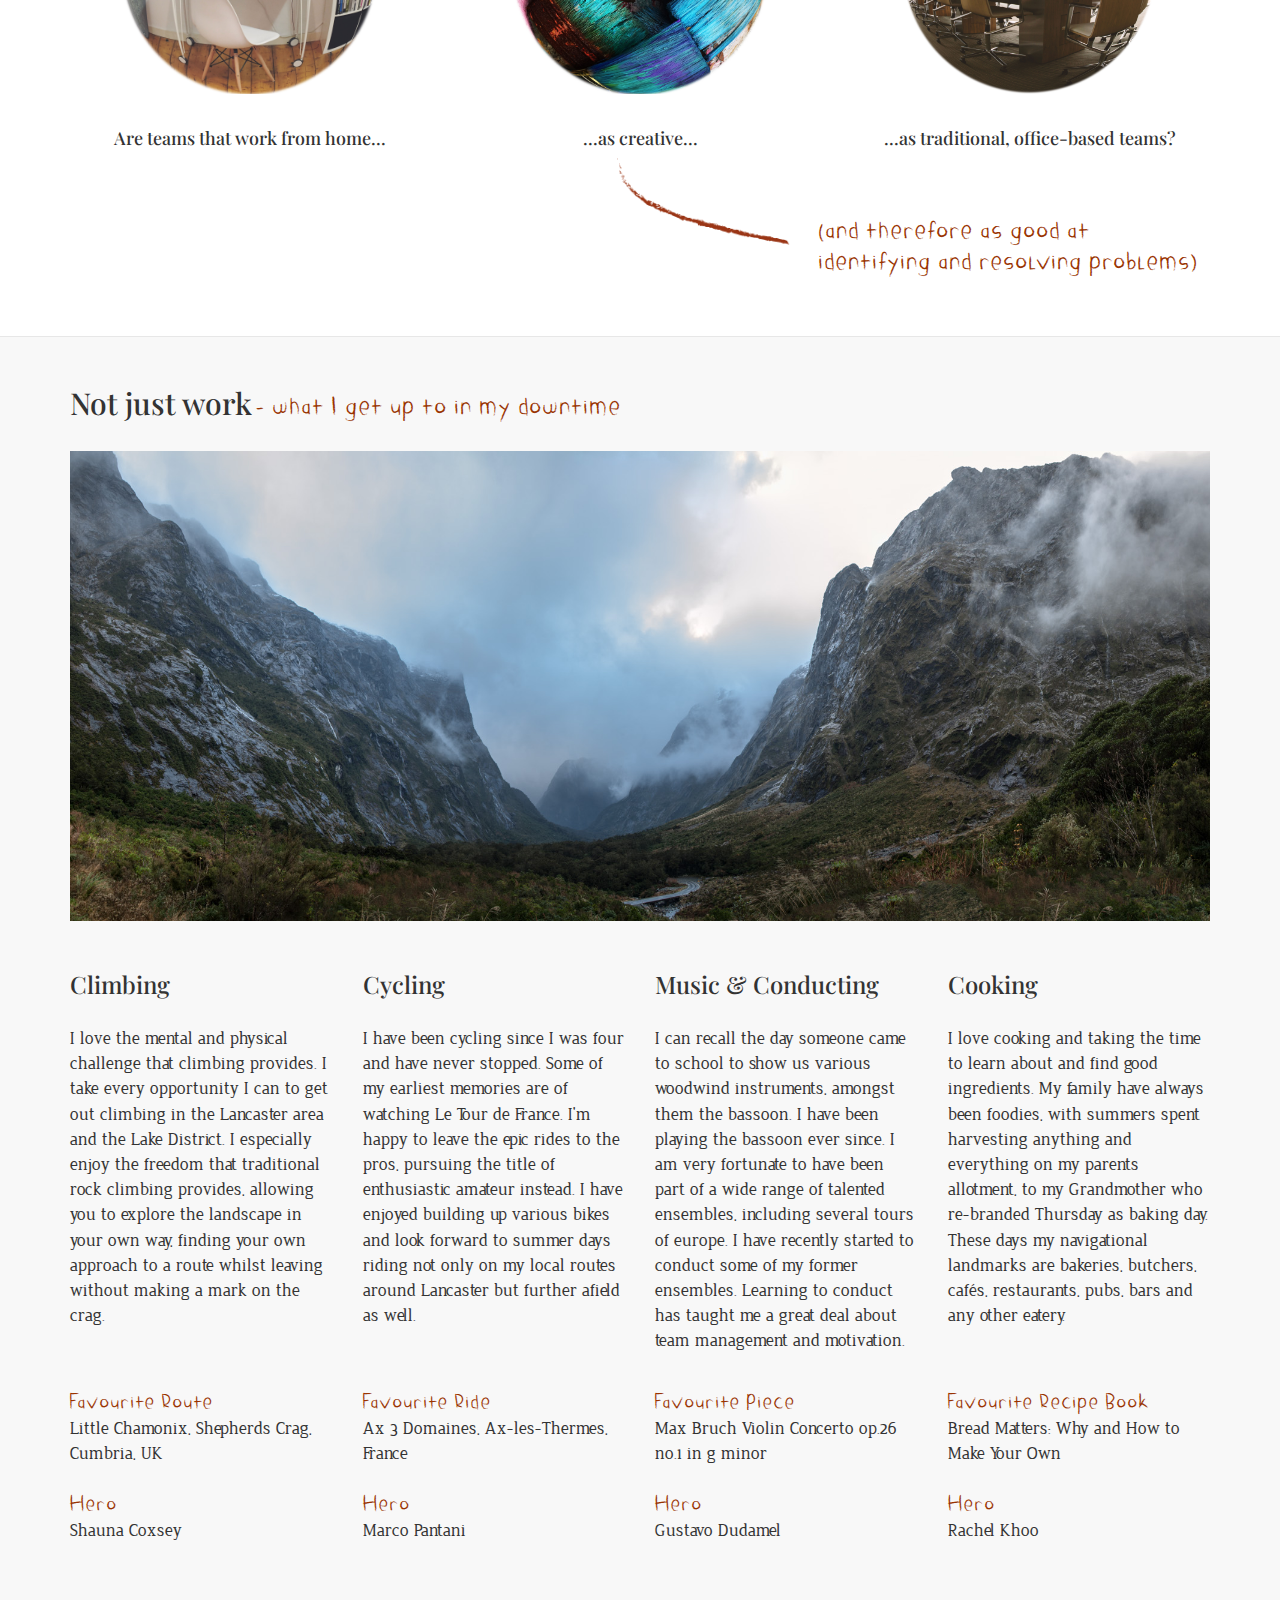
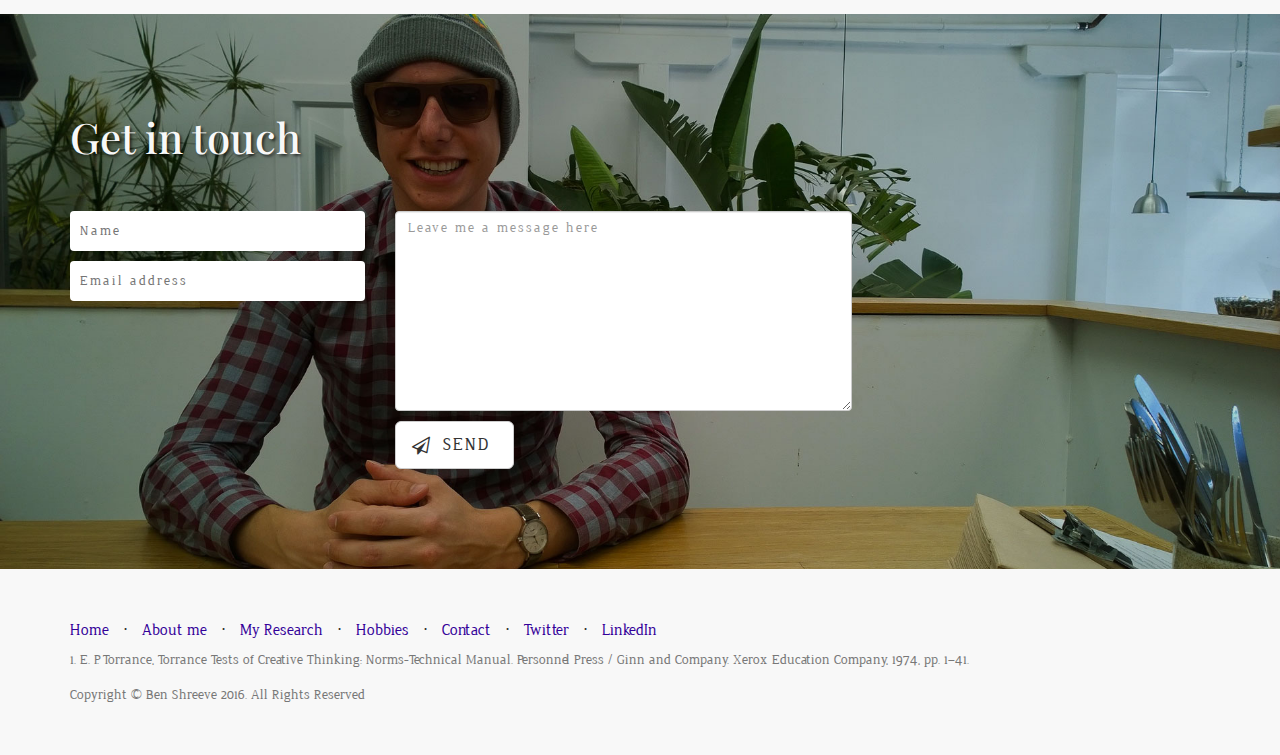
==== commit b1418e92: "SEO improvements" ====
--- a/index.html
+++ b/index.html
@@ -9,7 +9,7 @@
     <meta name="description" content="Ben Shreeve: Specialist in problem and requirements identification, remote working strategy and creativity.">
     <meta name="author" content="Ben Shreeve">
 
-    <title>Problem identification and requirements engineering specialist with PhD in remote working strategy and creativity.</title>
+    <title>Ben Shreeve | Problem identification and requirements engineering specialist with PhD in remote working strategy and creativity.</title>
 
     <!-- Bootstrap Core CSS -->
     <link href="css/bootstrap.min.css" rel="stylesheet">
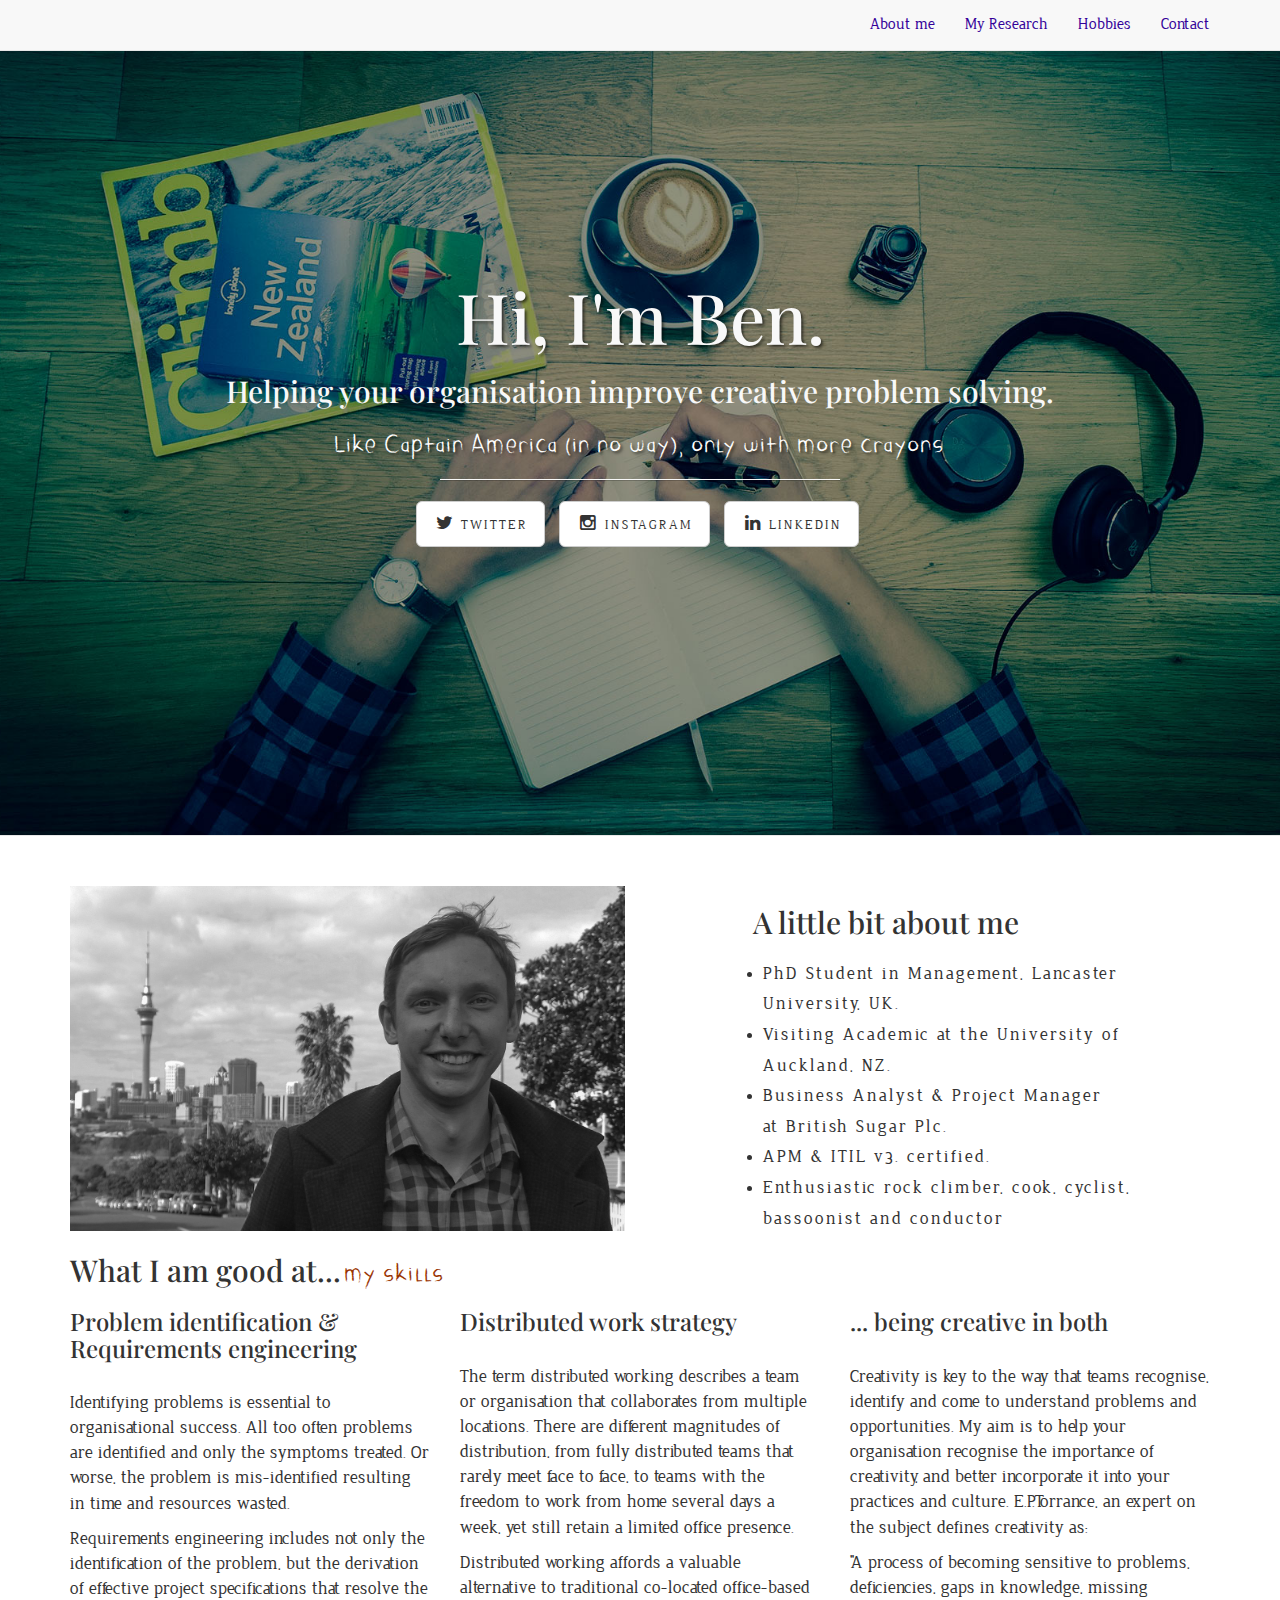
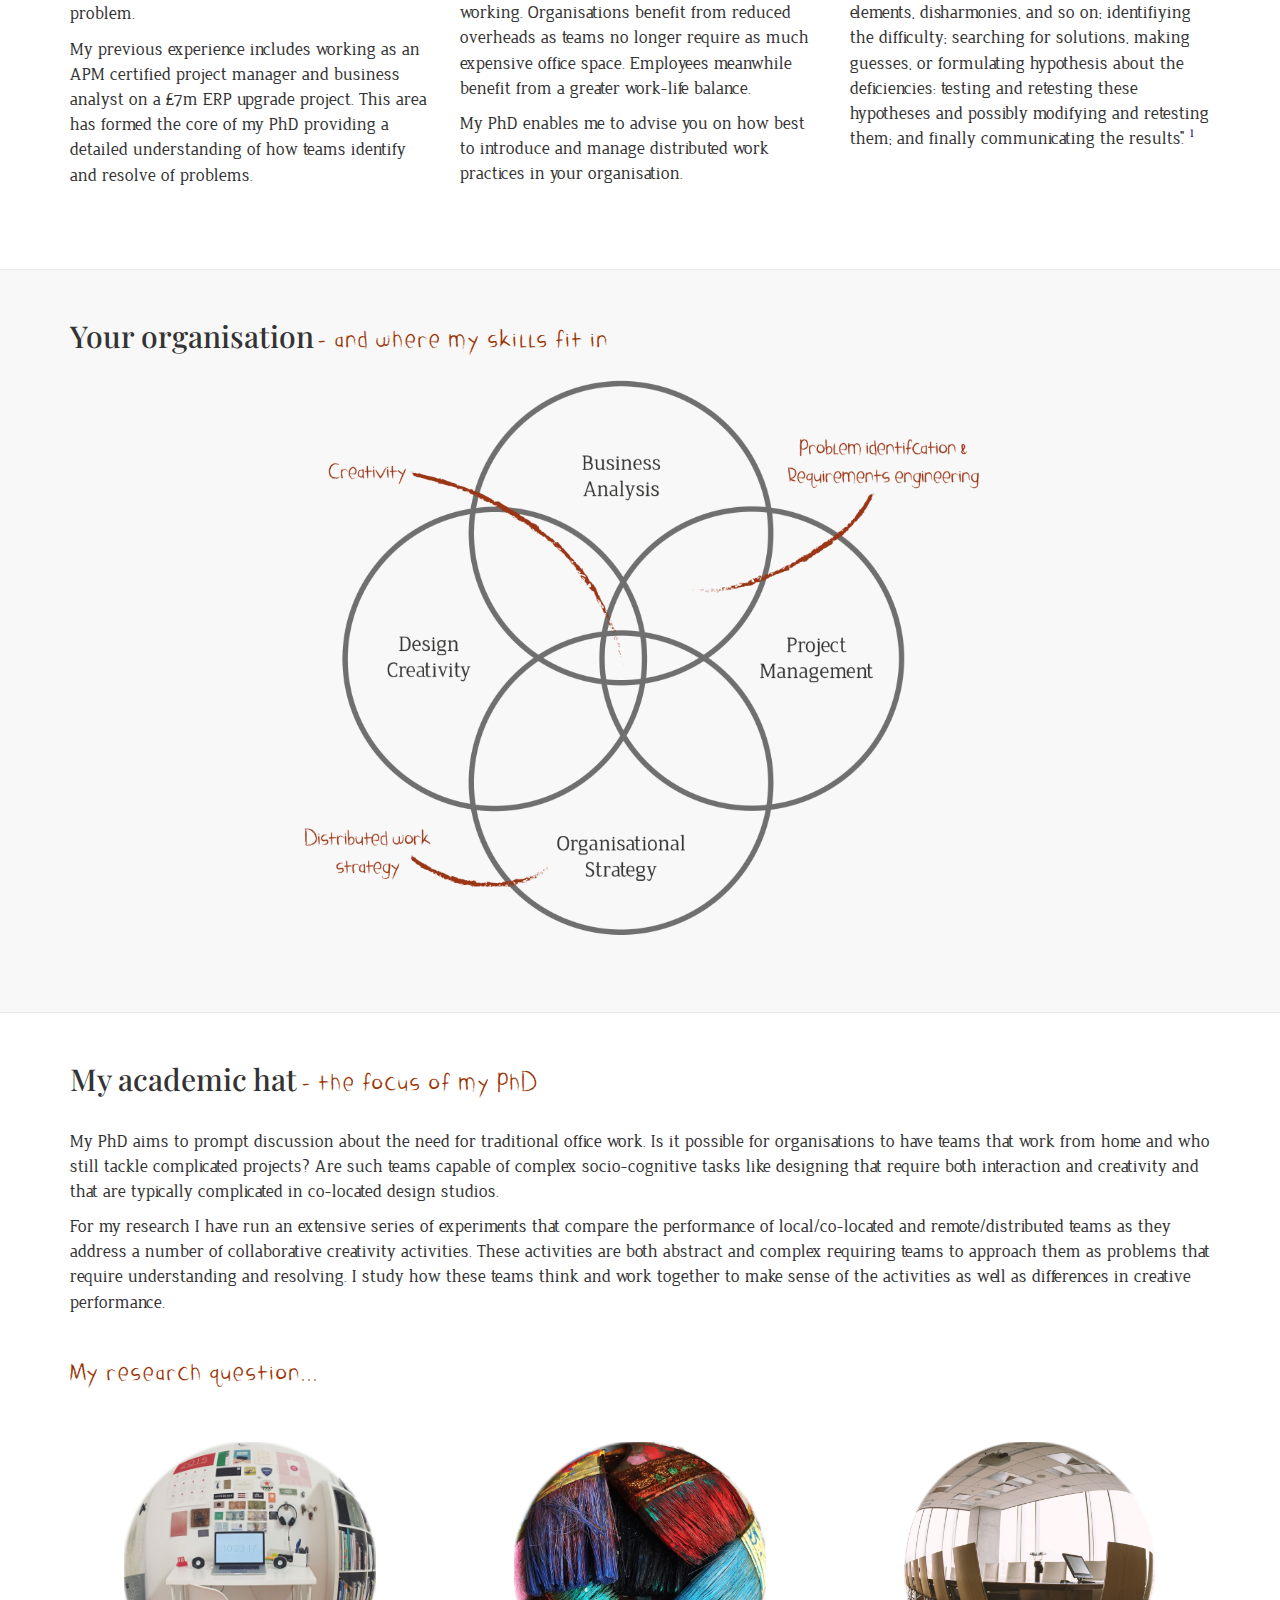
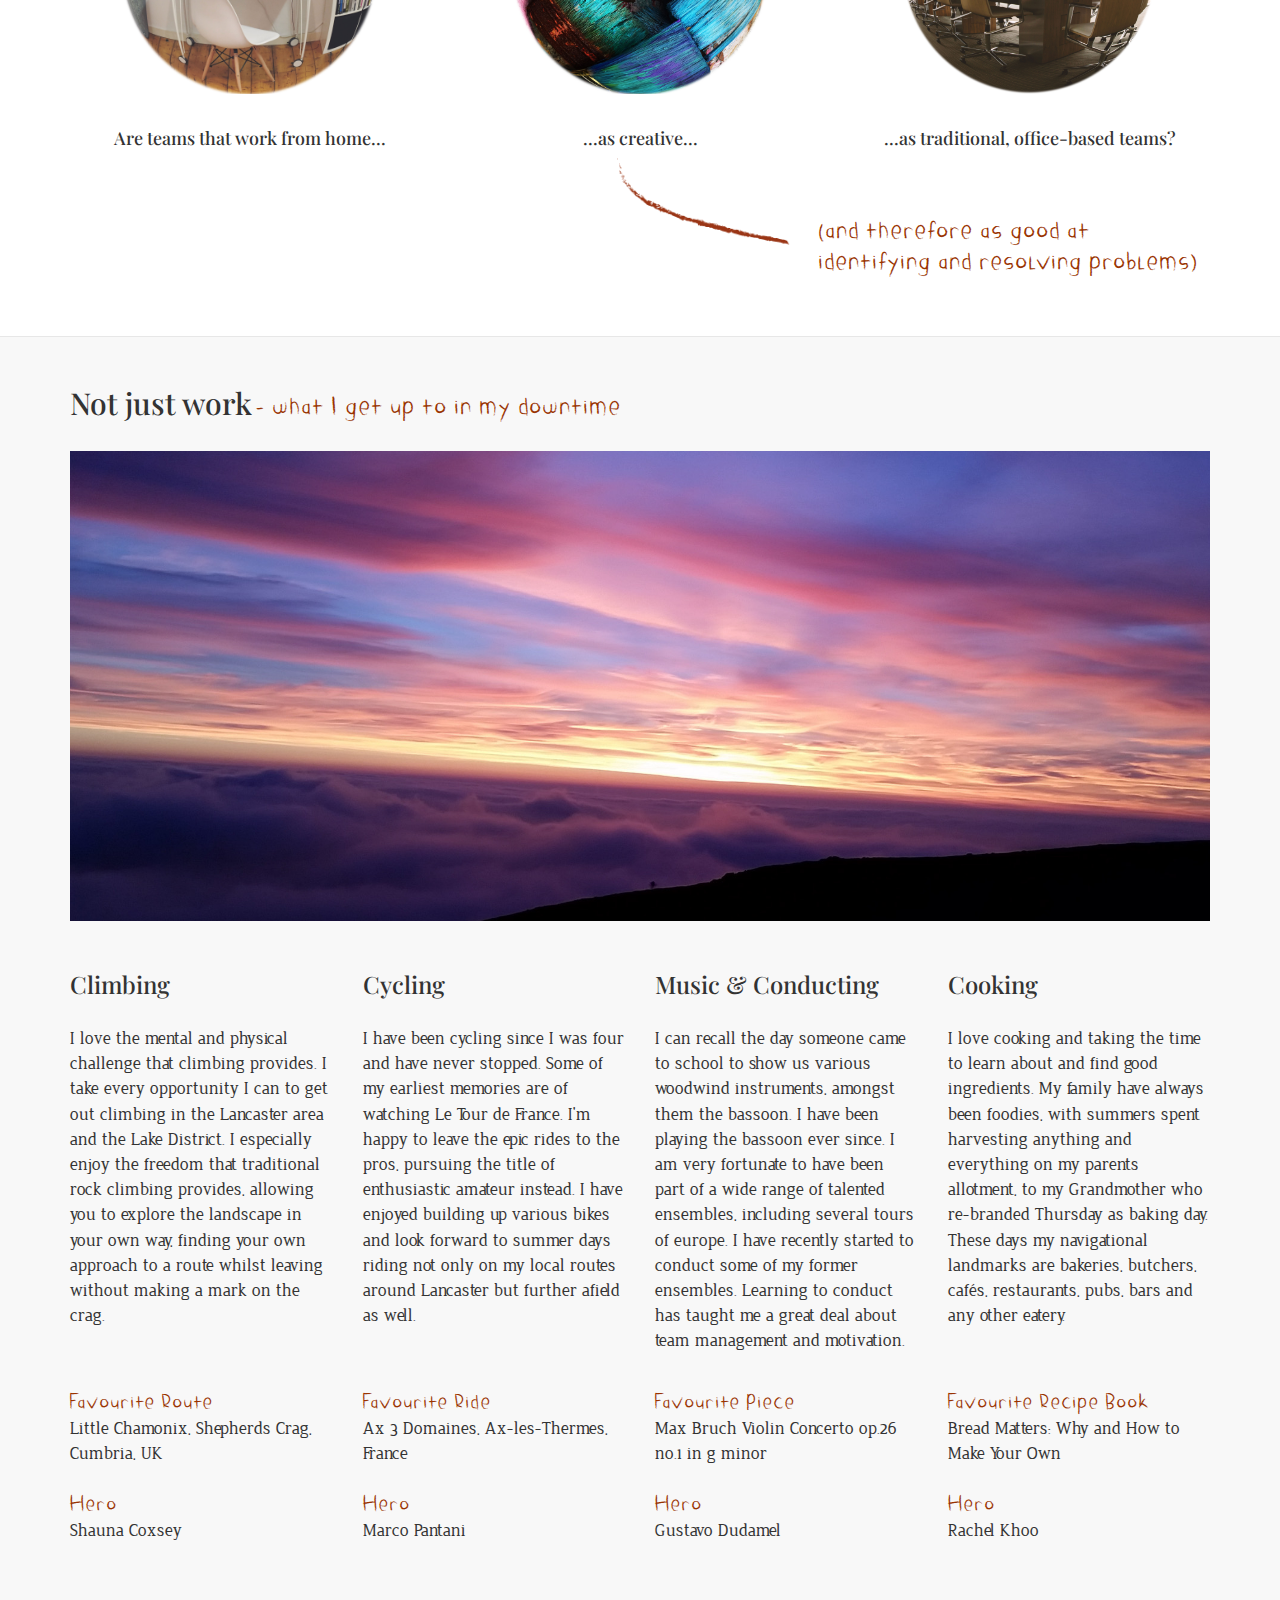
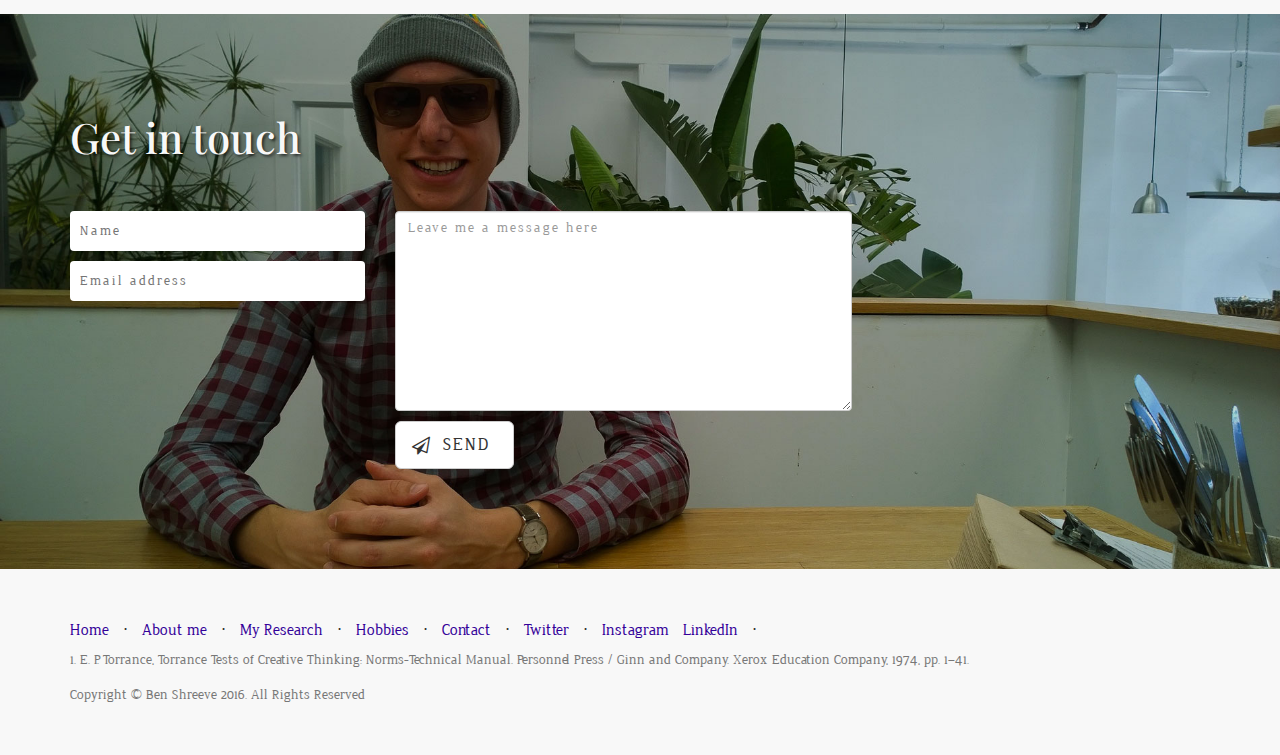
==== commit db0047ff: "Added instagram links" ====
--- a/index.html
+++ b/index.html
@@ -102,6 +102,9 @@
                         <ul class="list-inline intro-social-buttons">
                             <li>
                                 <a href="https://twitter.com/The_Shreeve" class="btn btn-default btn-lg"><i class="fa fa-twitter fa-fw"></i> <span class="network-name">Twitter</span></a>
+                            </li>
+                            <li>
+                                <a href="https://www.instagram.com/granolamonster/" class="btn btn-default btn-lg"><i class="fa fa-instagram fa-fw"></i> <span class="network-name">Instagram</span></a>
                             </li>
                             <li>
                                 <a href="https://linkedin.com/in/benshreeve" class="btn btn-default btn-lg"><i class="fa fa-linkedin fa-fw"></i> <span class="network-name">Linkedin</span></a>
@@ -500,8 +503,13 @@
 						</li>
 						<li class="footer-menu-divider">&sdot;</li>	
 						<li>
+							<a href="https://www.instagram.com/granolamonster/">Instagram</a>
+						</li>
+						<li>
 							<a href="https://linkedin.com/in/benshreeve">LinkedIn</a>
 						</li>
+						<li class="footer-menu-divider">&sdot;</li>	
+						
 
                     </ul>
                     <a  name="citation">
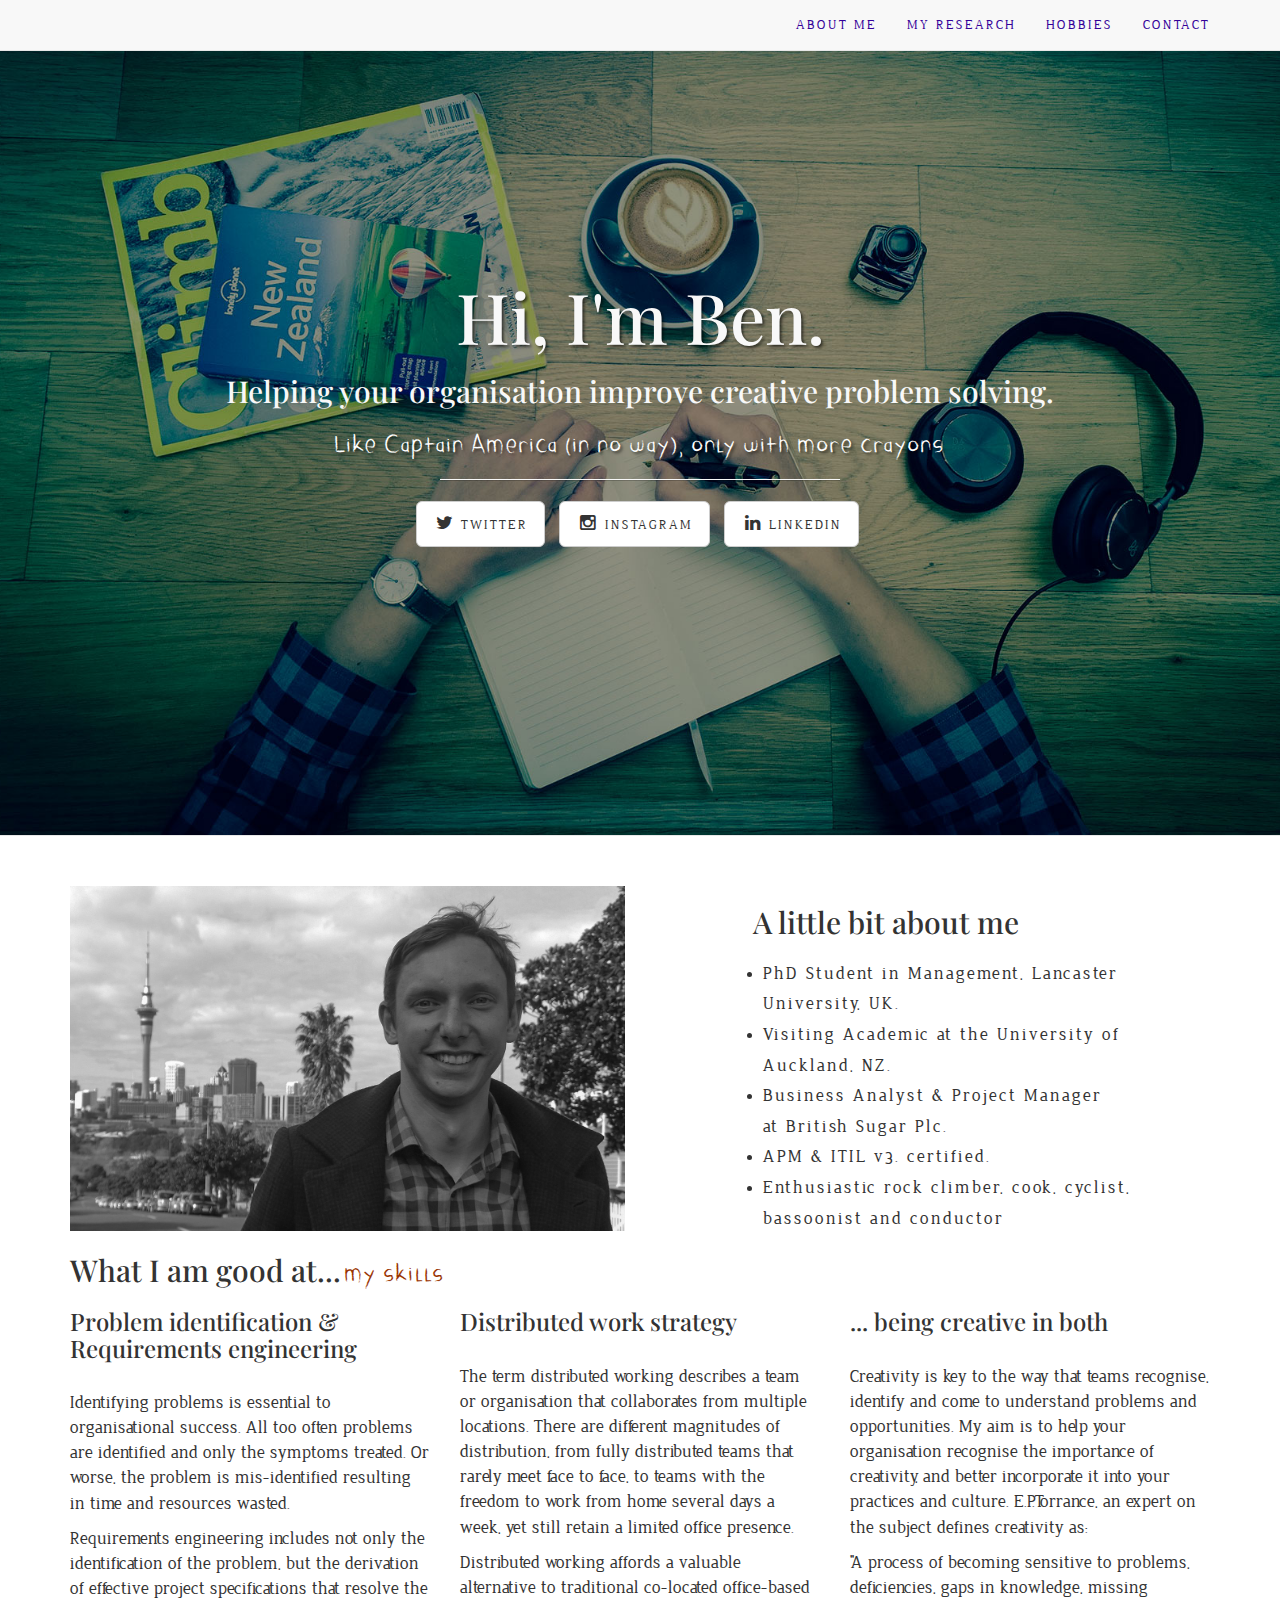
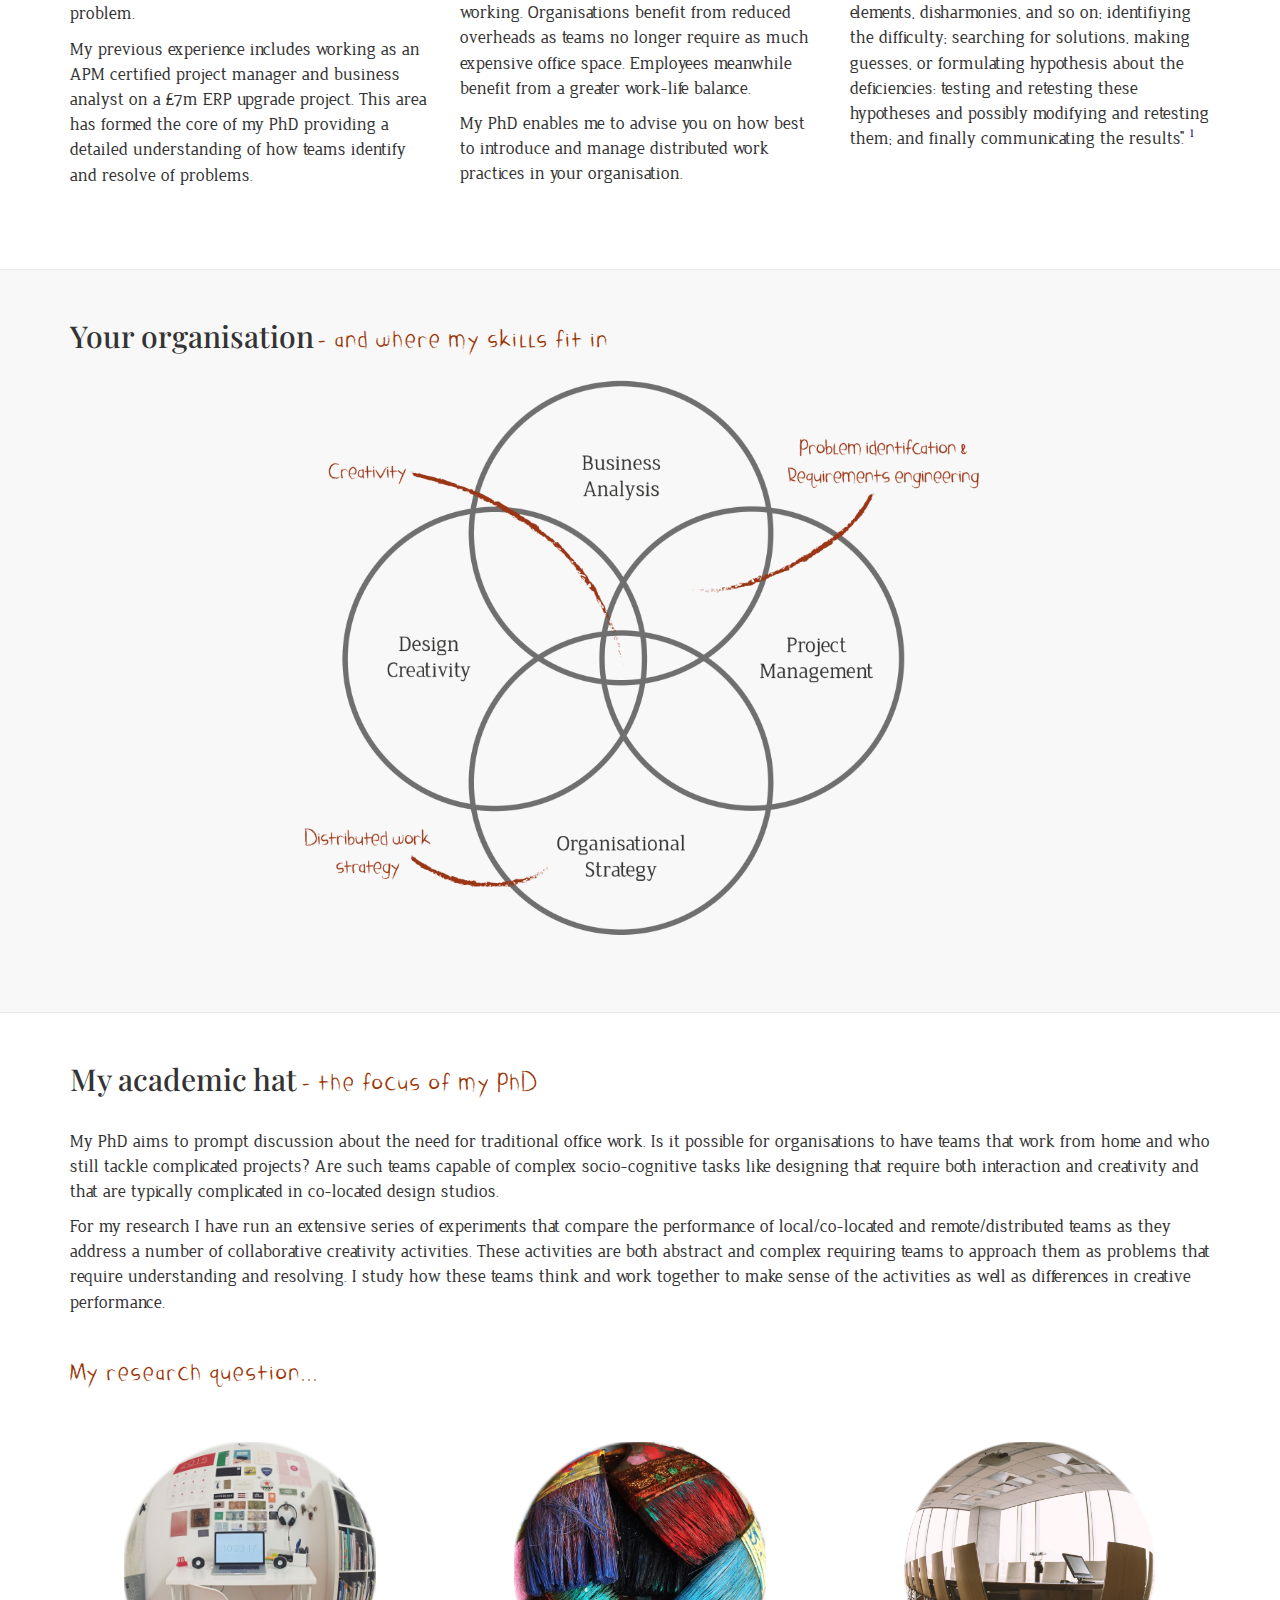
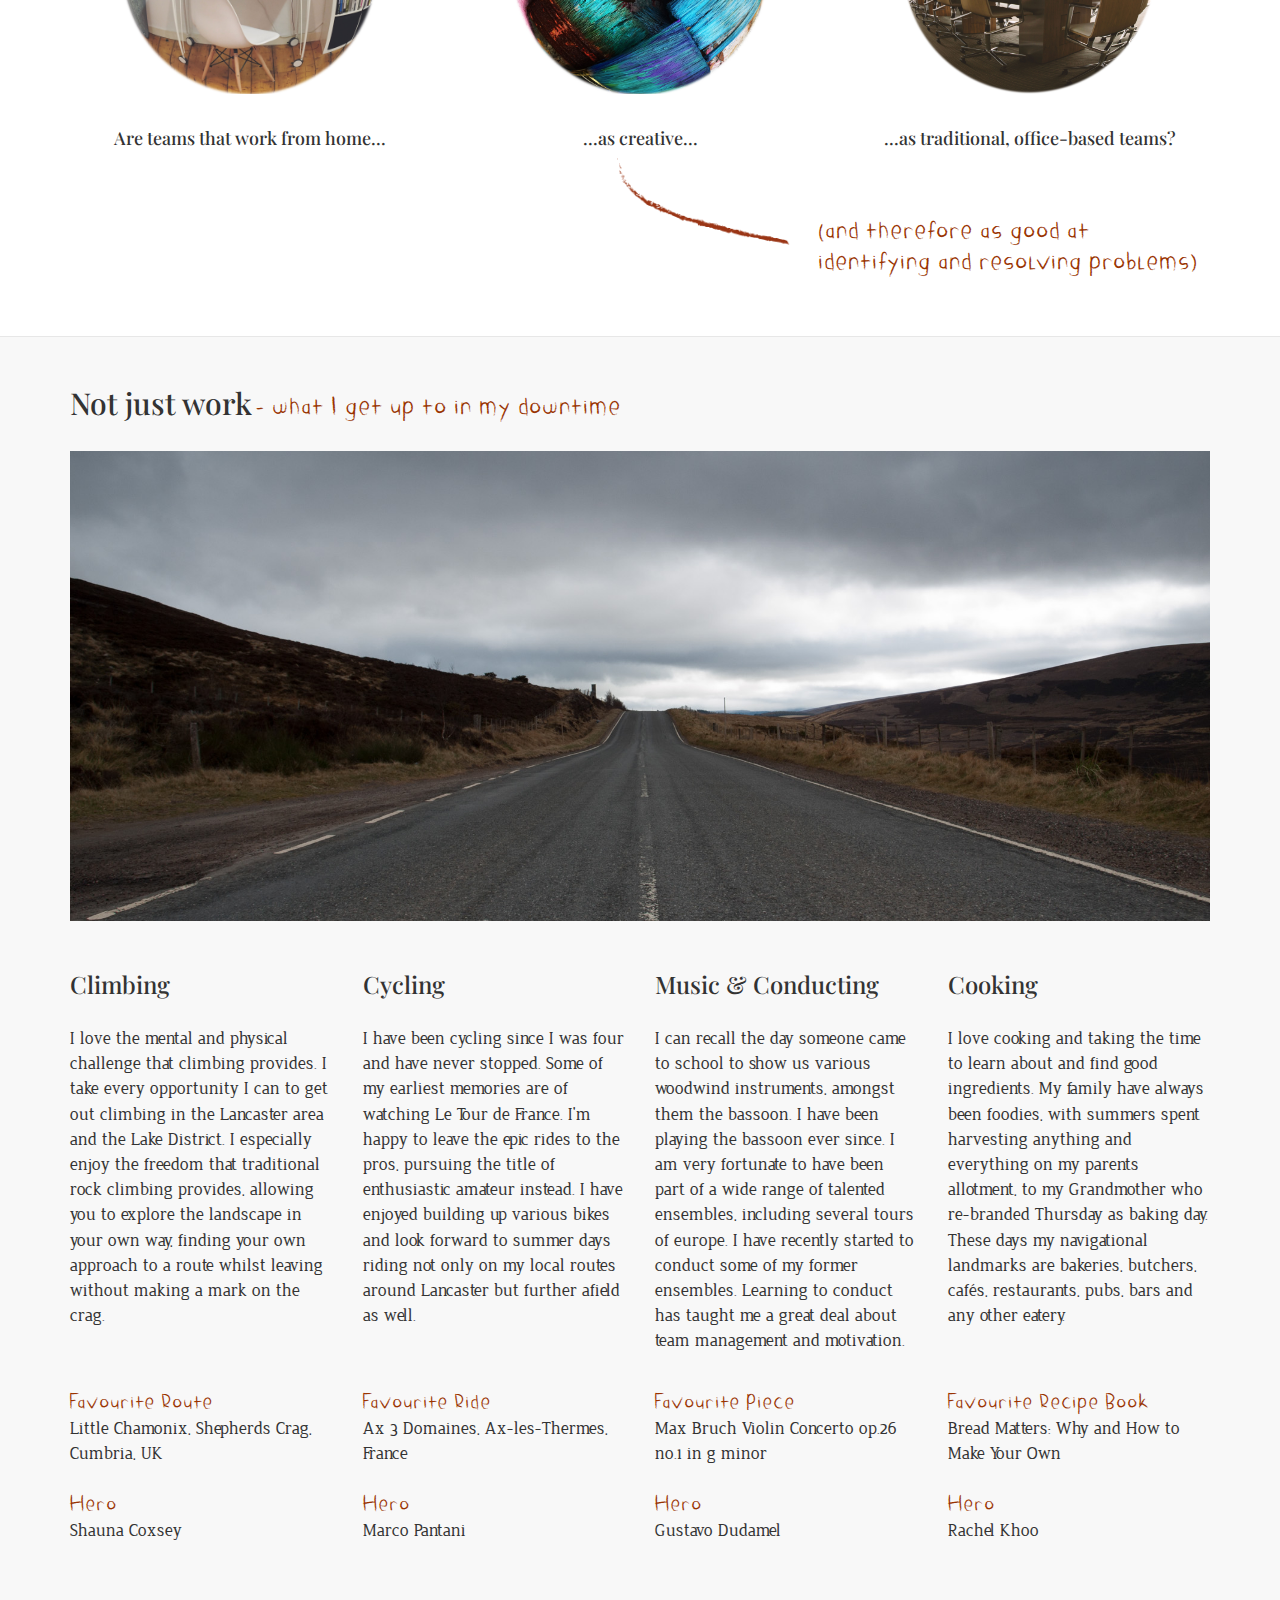
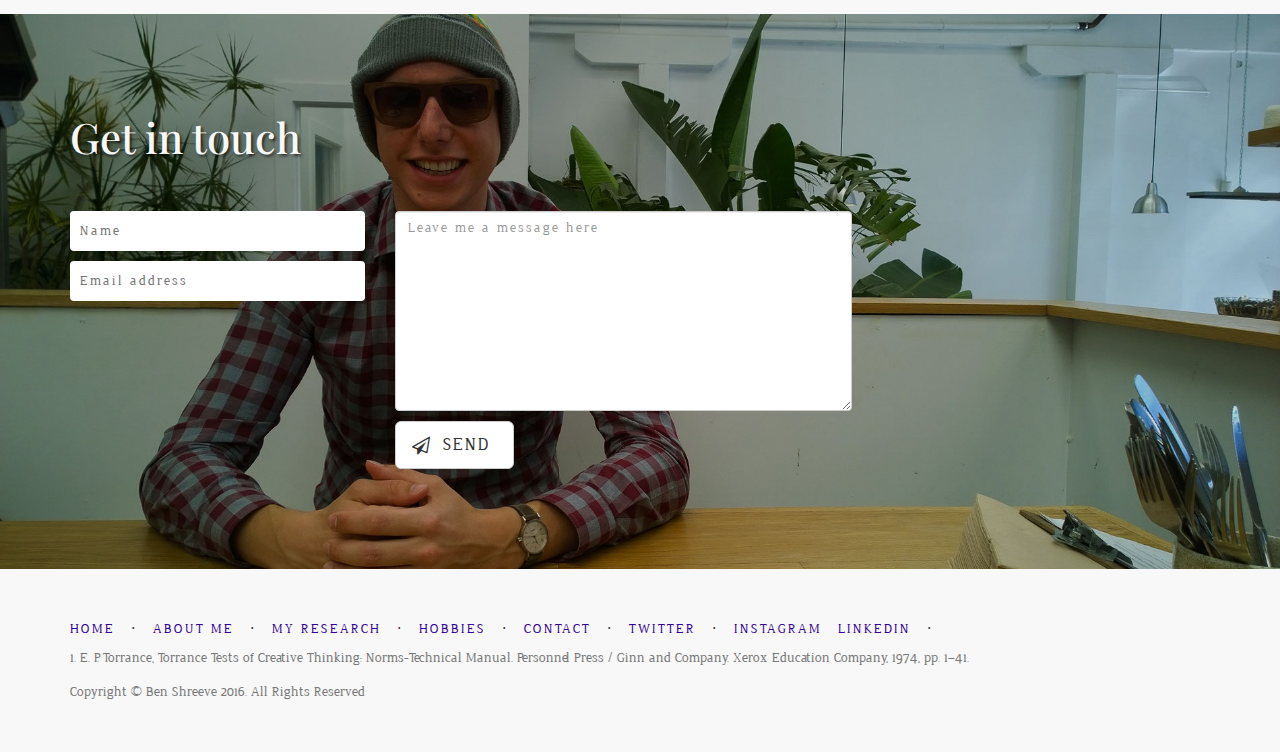
==== commit cdbf3a53: "Change menubar/footer styling to UPPERCASE" ====
--- a/index.html
+++ b/index.html
@@ -61,7 +61,7 @@
             </div>
             <!-- Collect the nav links, forms, and other content for toggling -->
             <div class="collapse navbar-collapse" id="bs-example-navbar-collapse-1">
-                <ul class="nav navbar-nav navbar-right">
+                <ul class="nav navbar-nav navbar-right network-name">
                 	<!-- Changing the menu
                     <li>
                         <a href="#GetCreative">About</a>
@@ -471,7 +471,7 @@
         <div class="container">
             <div class="row">
                 <div class="col-md-12">
-                    <ul class="list-inline">
+                    <ul class="list-inline network-name">
                         <li>
                             <a href="#">Home</a>
                         </li>
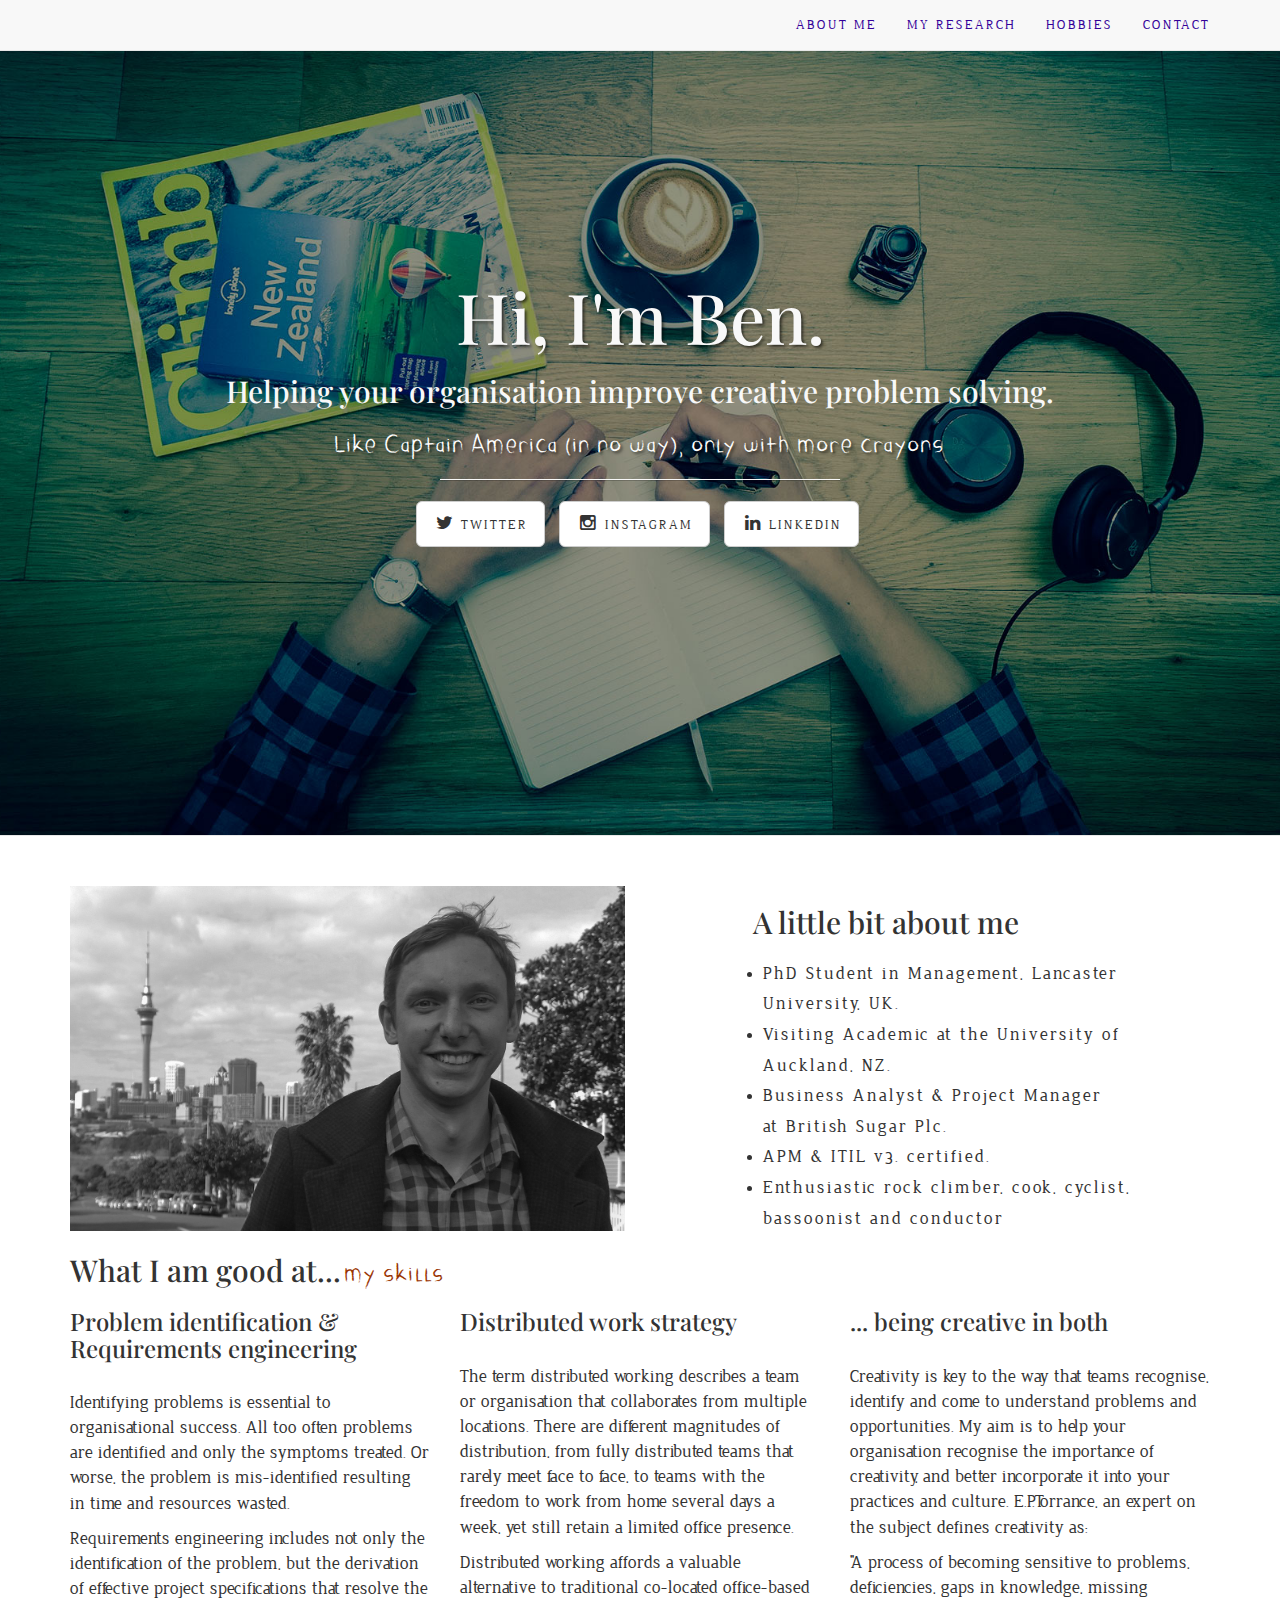
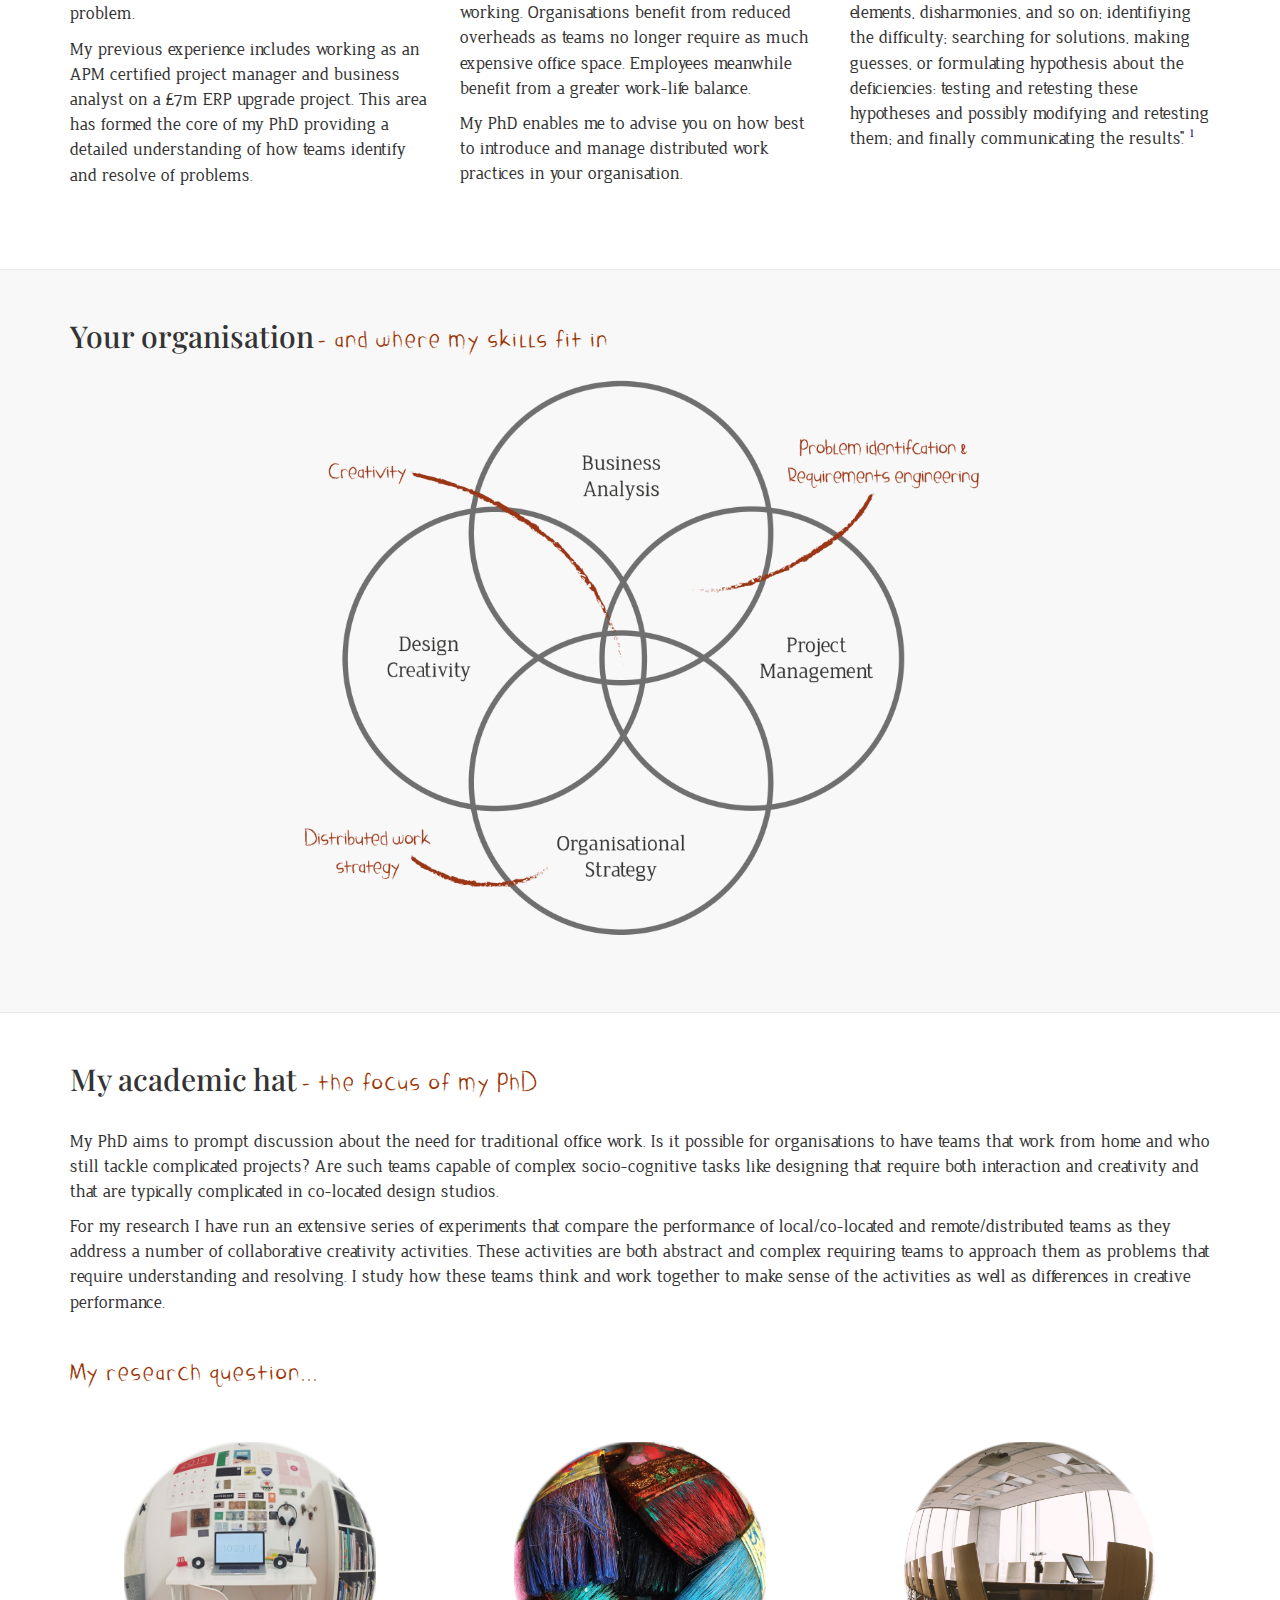
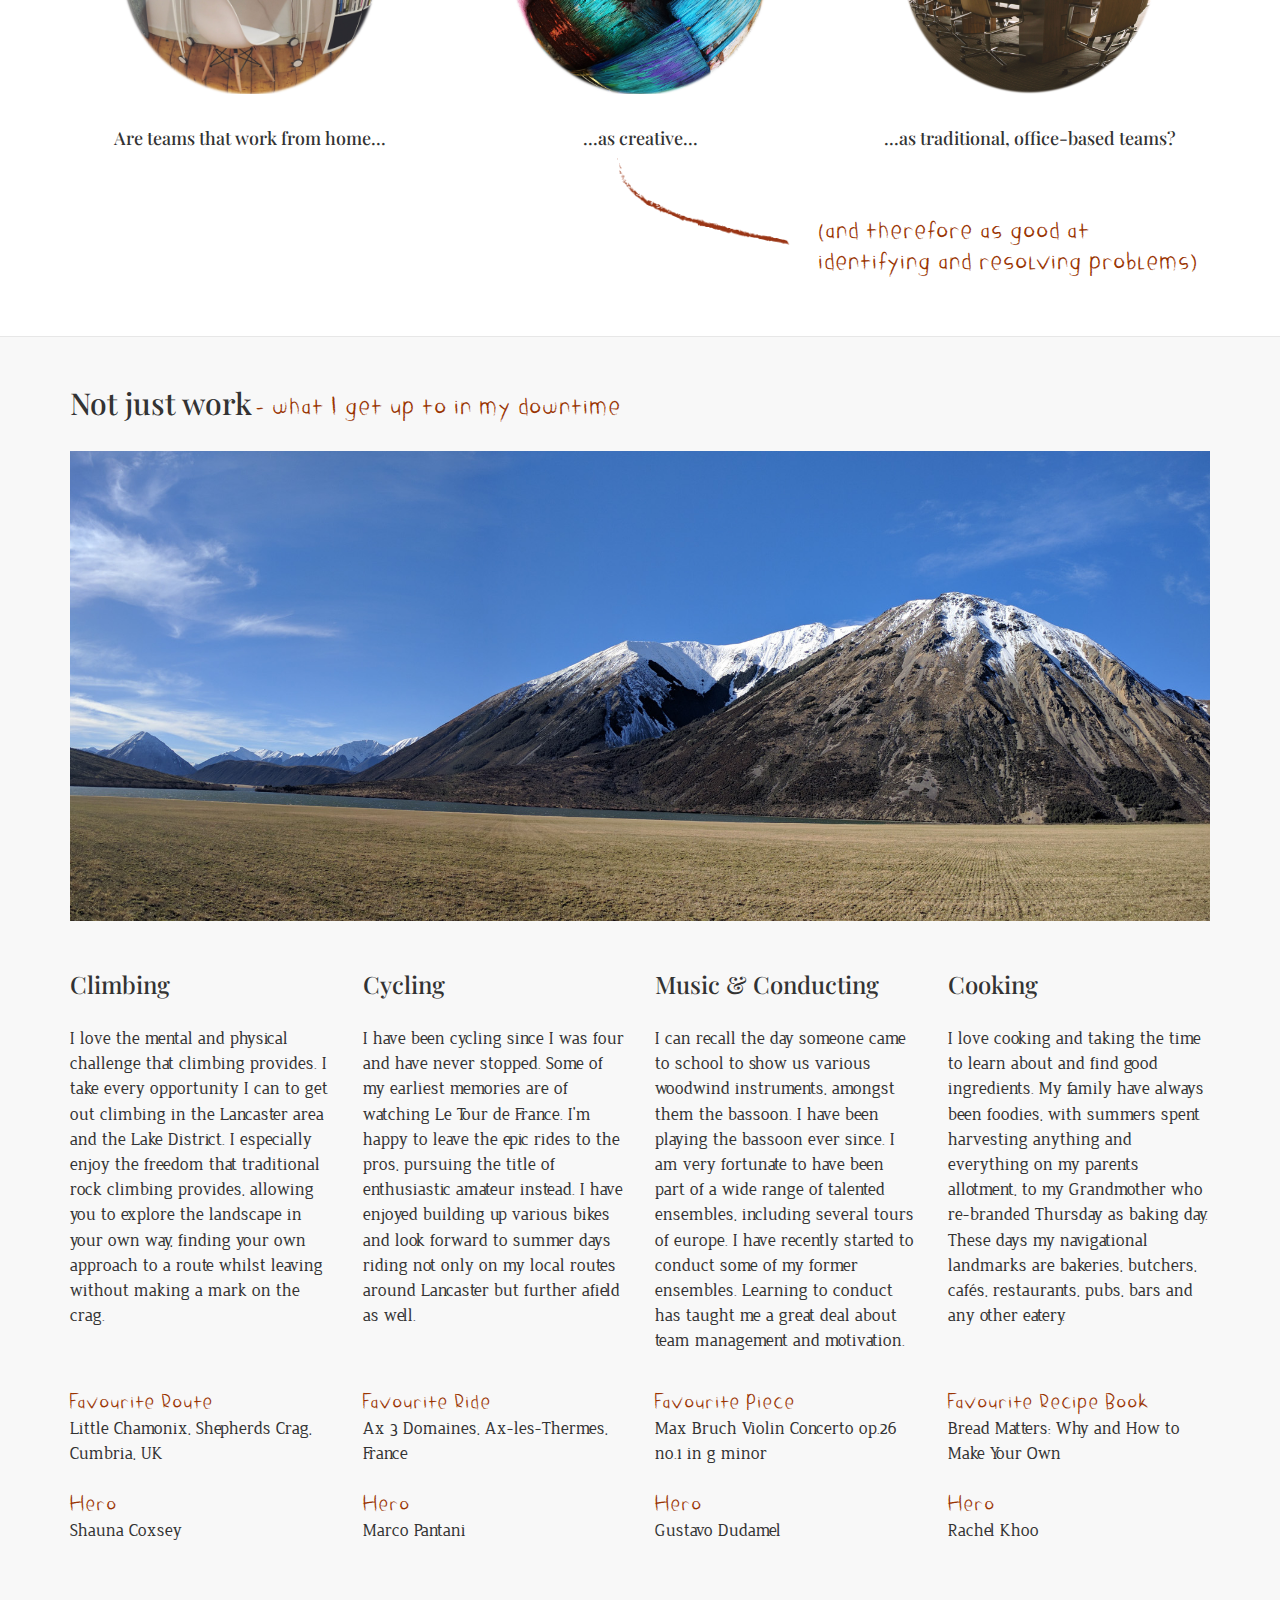
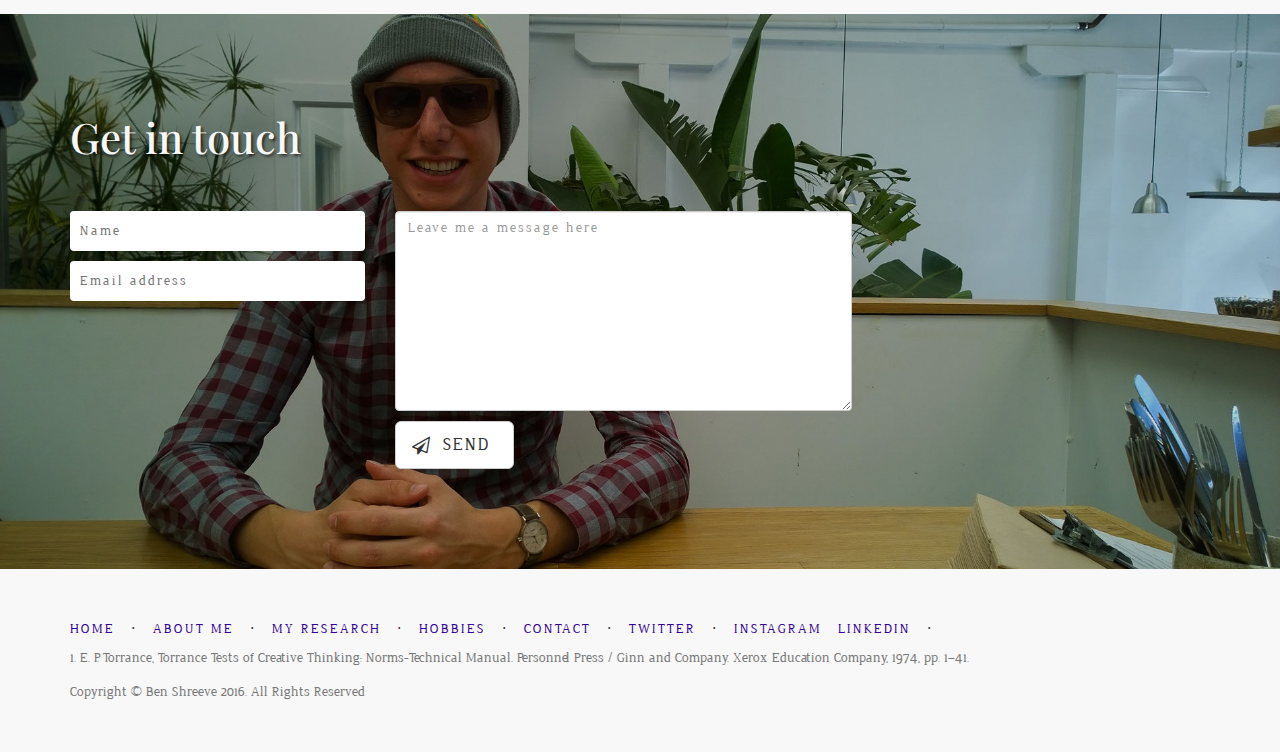
==== commit 98653e9b: "SEO title/desc refinement" ====
--- a/index.html
+++ b/index.html
@@ -6,10 +6,10 @@
     <meta charset="utf-8">
     <meta http-equiv="X-UA-Compatible" content="IE=edge">
     <meta name="viewport" content="width=device-width, initial-scale=1">
-    <meta name="description" content="Ben Shreeve: Specialist in problem and requirements identification, remote working strategy and creativity.">
+    <meta name="description" content="Helping you to develop remote working practices and refine requirements engineering methods.">
     <meta name="author" content="Ben Shreeve">
 
-    <title>Ben Shreeve | Problem identification and requirements engineering specialist with PhD in remote working strategy and creativity.</title>
+    <title>Ben Shreeve - Distributed work & Problem identification consultant</title>
 
     <!-- Bootstrap Core CSS -->
     <link href="css/bootstrap.min.css" rel="stylesheet">
